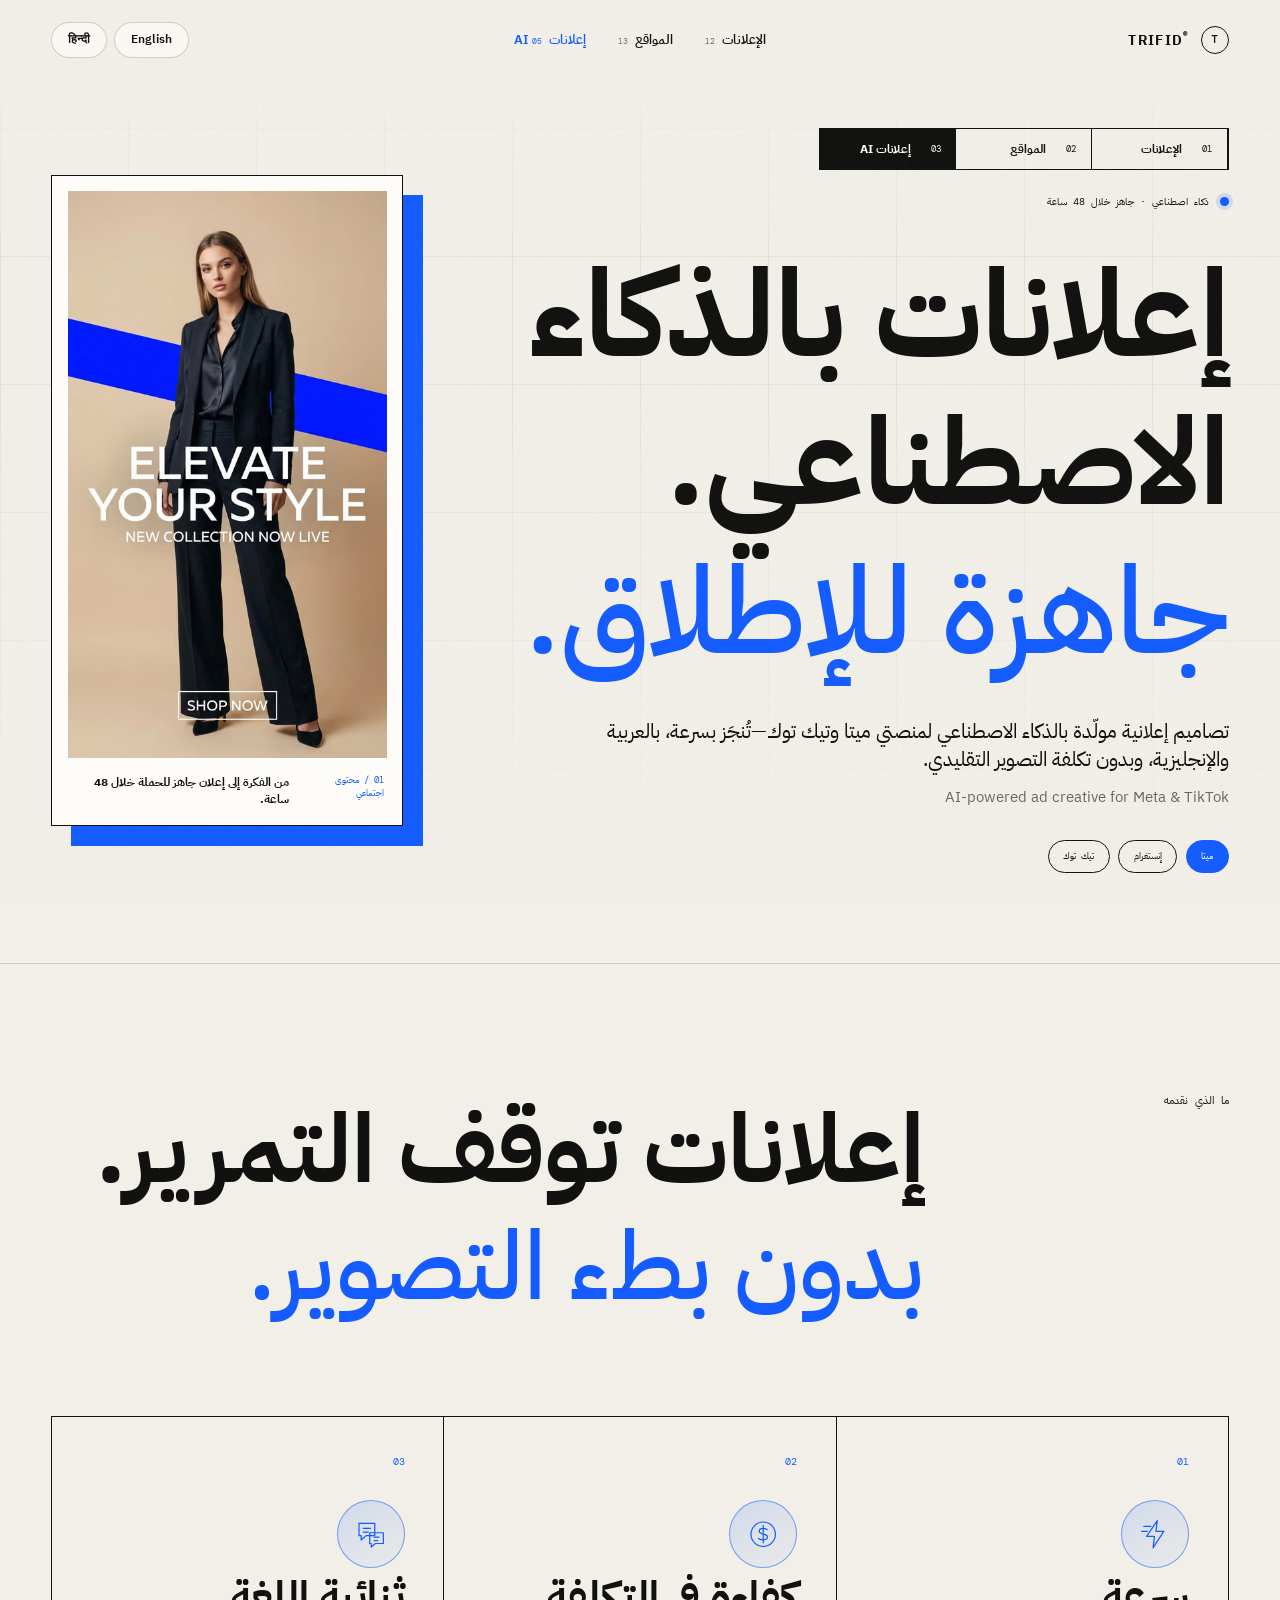
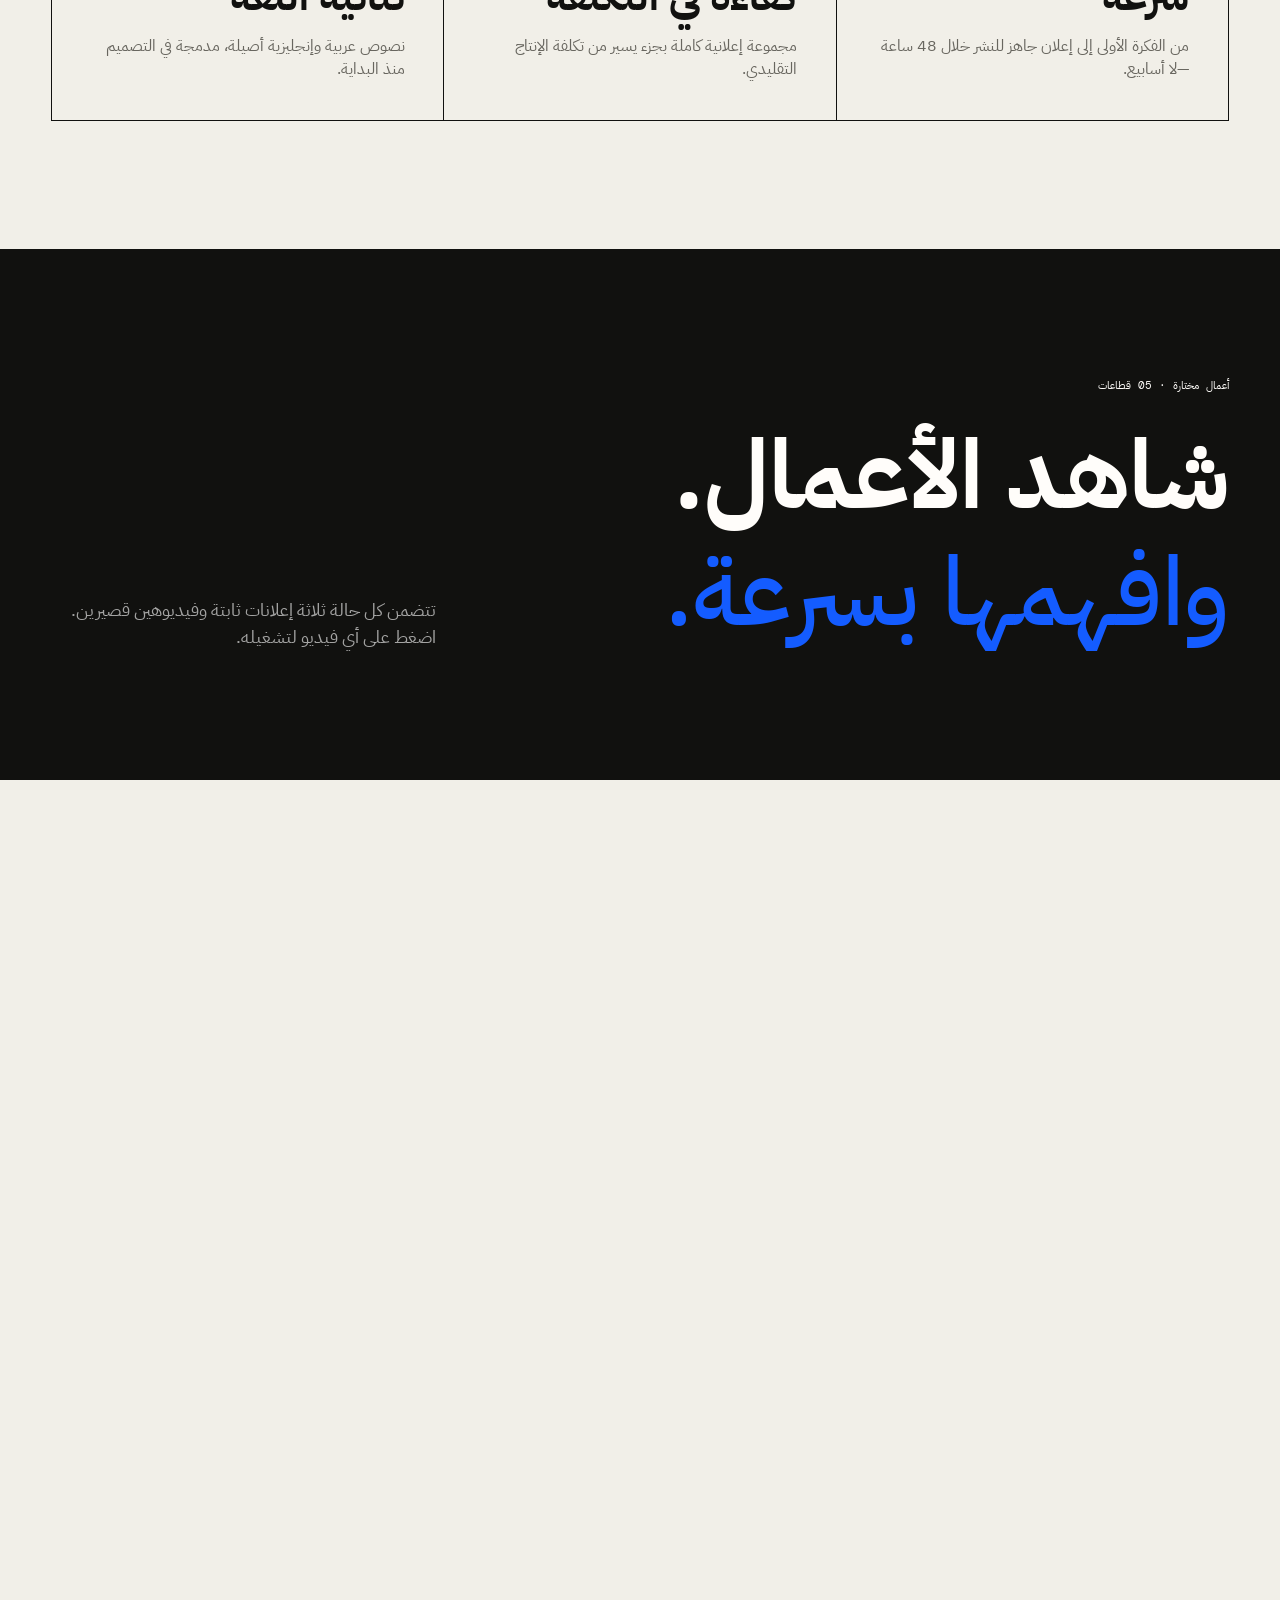
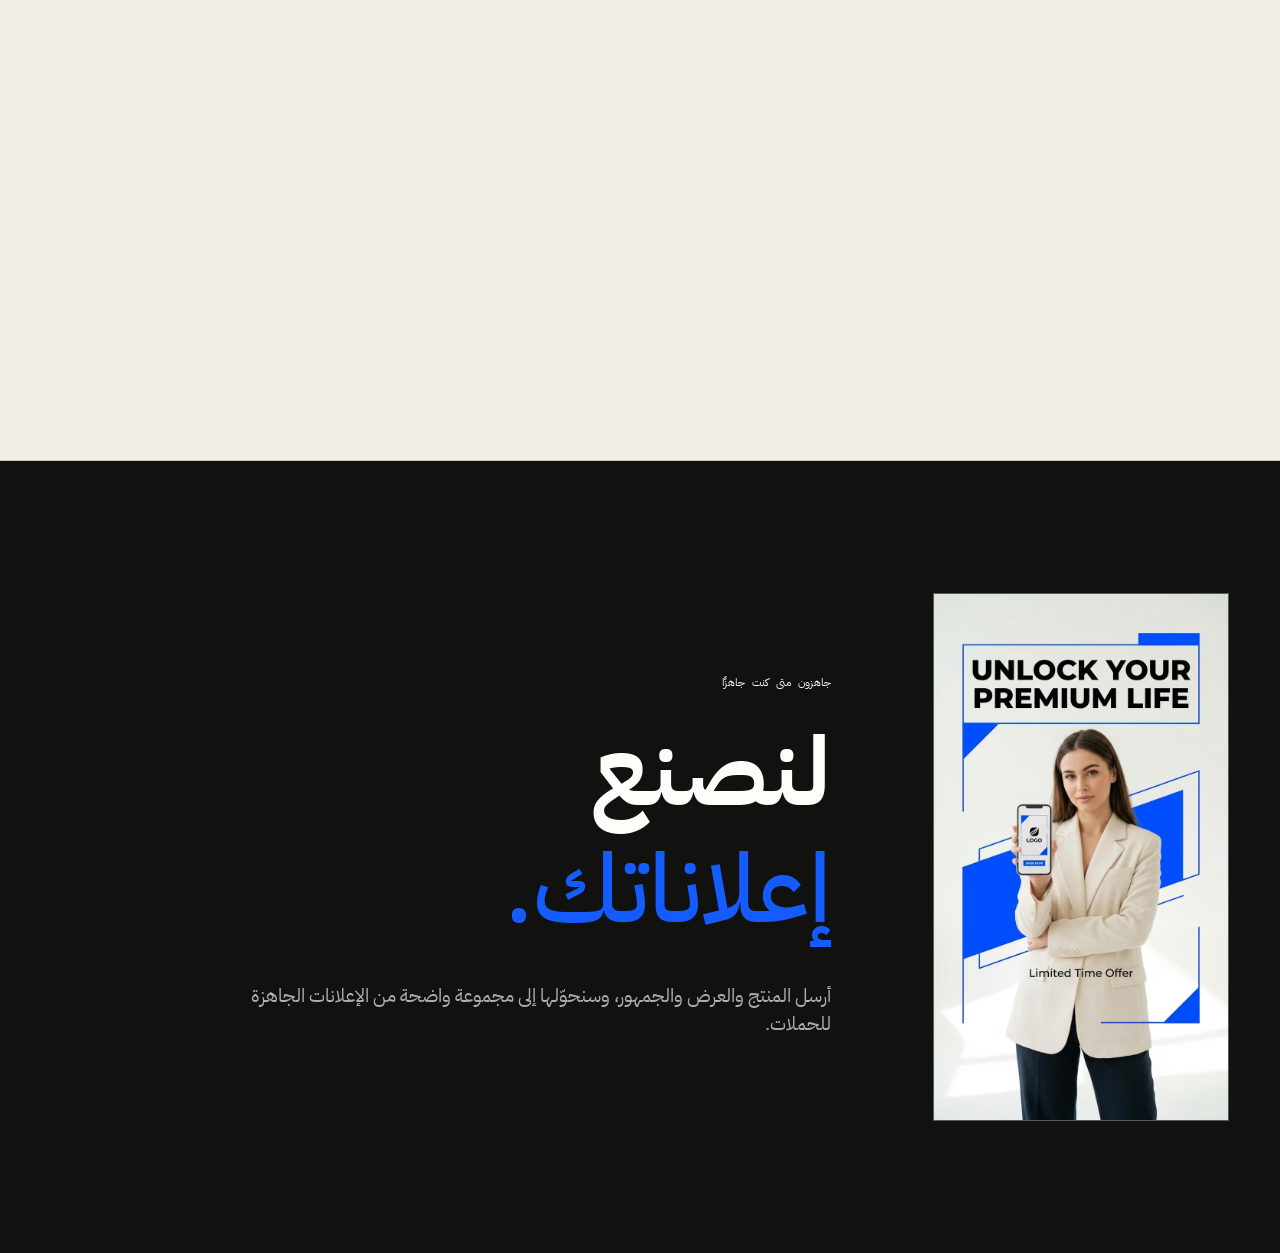
==== ai-ads-ar.html @ ed865977 "Add Hindi language option alongside Arabic - Add fully translated Hindi pages (index-hi, websites-hi" ====
<!doctype html>
<html lang="ar" dir="rtl">
  <head>
    <meta charset="UTF-8" />
    <meta name="viewport" content="width=device-width, initial-scale=1, viewport-fit=cover" />
    <meta name="theme-color" content="#07142f" />
    <meta name="apple-mobile-web-app-capable" content="yes" />
    <meta name="apple-mobile-web-app-status-bar-style" content="black-translucent" />
    <meta
      name="description"
      content="دراسات حالة لإعلانات مولّدة بالذكاء الاصطناعي من ترايفيد ميديا في التجارة الإلكترونية والأغذية والمشروبات والعقارات والضيافة والرعاية الصحية."
    />
    <title>إعلانات الذكاء الاصطناعي — ترايفيد ميديا</title>
    <link rel="alternate" hreflang="en" href="https://trifid-case-studies.vercel.app/ai-ads.html" />
    <link rel="alternate" hreflang="ar" href="https://trifid-case-studies.vercel.app/ai-ads-ar.html" />
    <link rel="alternate" hreflang="hi" href="https://trifid-case-studies.vercel.app/ai-ads-hi.html" />
    <link rel="icon" href="favicon.svg" type="image/svg+xml" />
    <script>document.documentElement.classList.add("js");</script>
    <link rel="preconnect" href="https://fonts.googleapis.com" />
    <link rel="preconnect" href="https://fonts.gstatic.com" crossorigin />
    <link
      href="https://fonts.googleapis.com/css2?family=DM+Mono:wght@300;400;500&amp;family=IBM+Plex+Sans+Arabic:wght@400;500;600;700&amp;family=Inter+Tight:ital,wght@0,400;0,500;0,600;0,700;0,800;1,500&amp;display=swap"
      rel="stylesheet"
    />
    <link rel="stylesheet" href="styles.css" />
    <script src="script.js" defer></script>
  </head>
  <body class="ai-ads-page">
    <a class="skip-link" href="#main">تخطَّ إلى المحتوى</a>

    <header class="site-header" data-header>
      <a class="brand" href="index-ar.html" aria-label="الصفحة الرئيسية لترايفيد ميديا">
        <span class="brand-mark" aria-hidden="true">T</span>
        <span dir="ltr">TRIFID<sup>®</sup></span>
      </a>

      <nav class="desktop-nav" aria-label="التنقل الرئيسي">
        <a href="index-ar.html">الإعلانات <small>12</small></a>
        <a href="websites-ar.html">المواقع <small>13</small></a>
        <a href="ai-ads-ar.html" class="active">إعلانات AI <small>05</small></a>
      </nav>

      <div class="lang-switch-group">
        <a class="lang-switch" href="ai-ads.html" lang="en" hreflang="en" dir="ltr" aria-label="View this site in English">English</a>
        <a class="lang-switch" href="ai-ads-hi.html" lang="hi" hreflang="hi" dir="ltr" aria-label="यह साइट हिन्दी में देखें">हिन्दी</a>
      </div>
    </header>

    <main id="main">
      <section class="ai-hero" id="top">
        <div class="hero-grid" aria-hidden="true"></div>
        <div class="ai-hero__copy">
          <div class="collection-tabs reveal" aria-label="مجموعات دراسات الحالة">
            <a href="index-ar.html"><span>01</span> الإعلانات</a>
            <a href="websites-ar.html"><span>02</span> المواقع</a>
            <a class="active" href="ai-ads-ar.html"><span>03</span> إعلانات AI</a>
          </div>
          <div class="eyebrow reveal"><span></span> ذكاء اصطناعي · جاهز خلال 48 ساعة</div>
          <h1 class="reveal reveal-delay-1">إعلانات بالذكاء الاصطناعي.<br /><em>جاهزة للإطلاق.</em></h1>
          <p class="ai-hero__lede reveal reveal-delay-2">
            تصاميم إعلانية مولّدة بالذكاء الاصطناعي لمنصتي ميتا وتيك توك—تُنجَز بسرعة، بالعربية والإنجليزية، وبدون تكلفة التصوير التقليدي.
          </p>
          <p class="ai-hero__arabic reveal reveal-delay-2" lang="en" dir="ltr">AI-powered ad creative for Meta &amp; TikTok</p>
          <div class="ai-platforms reveal reveal-delay-3" aria-label="المنصات المدعومة">
            <span>ميتا</span><span>إنستغرام</span><span>تيك توك</span>
          </div>
        </div>

        <figure class="ai-hero__visual reveal reveal-delay-2">
          <picture>
            <source media="(max-width: 700px)" srcset="assets/ai-ads/cover-hero-480.avif" />
            <img src="assets/ai-ads/cover-hero-960.avif" alt="إعلان أزياء مولّد بالذكاء الاصطناعي من إنتاج ترايفيد ميديا" width="768" height="1376" fetchpriority="high" />
          </picture>
          <figcaption><span>01 / محتوى اجتماعي</span><strong>من الفكرة إلى إعلان جاهز للحملة خلال 48 ساعة.</strong></figcaption>
        </figure>
      </section>

      <section class="ai-promise" aria-labelledby="ai-promise-title">
        <div class="ai-promise__intro reveal">
          <span class="section-index">ما الذي نقدمه</span>
          <h2 id="ai-promise-title">إعلانات توقف التمرير.<br /><em>بدون بطء التصوير.</em></h2>
        </div>
        <div class="ai-promise__grid">
          <article class="reveal">
            <span>01</span>
            <div class="ai-promise__icon" aria-hidden="true">
              <svg viewBox="0 0 48 48" fill="none"><path d="M27 5 12 27h11l-2 16 15-23H25l2-15Z"/><path d="M8 13h10M5 20h8"/></svg>
            </div>
            <h3>سرعة</h3>
            <p>من الفكرة الأولى إلى إعلان جاهز للنشر خلال 48 ساعة—لا أسابيع.</p>
          </article>
          <article class="reveal reveal-delay-1">
            <span>02</span>
            <div class="ai-promise__icon" aria-hidden="true">
              <svg viewBox="0 0 48 48" fill="none"><circle cx="24" cy="24" r="17"/><path d="M29.5 17.5c-1.5-1-3.3-1.5-5.5-1.5-3.3 0-5.5 1.7-5.5 4 0 5.5 11.5 2.2 11.5 8 0 2.4-2.3 4-6 4-2.7 0-4.8-.7-6.5-2M24 12v24"/></svg>
            </div>
            <h3>كفاءة في التكلفة</h3>
            <p>مجموعة إعلانية كاملة بجزء يسير من تكلفة الإنتاج التقليدي.</p>
          </article>
          <article class="reveal reveal-delay-2">
            <span>03</span>
            <div class="ai-promise__icon" aria-hidden="true">
              <svg viewBox="0 0 48 48" fill="none"><path d="M7 9h22v17H17l-7 6v-6H7V9Z"/><path d="M22 22h19v15H30l-6 5v-5h-2V22ZM13 16h10M13 21h7M28 28h7M28 33h5"/></svg>
            </div>
            <h3>ثنائية اللغة</h3>
            <p>نصوص عربية وإنجليزية أصيلة، مدمجة في التصميم منذ البداية.</p>
          </article>
        </div>
      </section>

      <section class="ai-work-intro" id="work">
        <div class="reveal">
          <span class="section-index">أعمال مختارة · 05 قطاعات</span>
          <h2>شاهد الأعمال.<br /><em>وافهمها بسرعة.</em></h2>
        </div>
        <p class="reveal reveal-delay-1">تتضمن كل حالة ثلاثة إعلانات ثابتة وفيديوهين قصيرين. اضغط على أي فيديو لتشغيله.</p>
      </section>

      <section class="ai-industry" aria-labelledby="ecommerce-title">
        <div class="ai-industry__head reveal">
          <div><span>01 / 05</span><h2 id="ecommerce-title">التجارة الإلكترونية</h2></div>
          <p>إطلاق المنتجات، والعروض، وإعلانات بأسلوب محتوى المستخدمين.<br /><span lang="en" dir="ltr">Product launches, offers, and UGC-style ads</span></p>
        </div>
        <div class="ai-media-grid reveal">
          <figure class="ai-media-card ai-media-card--square"><img src="assets/ai-ads/ecom-new-1.avif" alt="حملة مولّدة بالذكاء الاصطناعي لمنتج عناية بالبشرة بلون كوبالت" width="960" height="960" loading="lazy" decoding="async" /><figcaption>صورة · 1:1</figcaption></figure>
          <figure class="ai-media-card ai-media-card--square"><img src="assets/ai-ads/ecom-new-2.avif" alt="حملة مولّدة بالذكاء الاصطناعي لساعة ذكية فاخرة" width="960" height="960" loading="lazy" decoding="async" /><figcaption>صورة · 1:1</figcaption></figure>
          <figure class="ai-media-card ai-media-card--portrait"><img src="assets/ai-ads/ecom-new-3.avif" alt="حملة مولّدة بالذكاء الاصطناعي لمنتج تقني للسفر" width="720" height="1280" loading="lazy" decoding="async" /><figcaption>صورة · 9:16</figcaption></figure>
          <figure class="ai-media-card ai-media-card--portrait ai-video-card">
            <video data-lazy-video muted loop playsinline preload="none" poster="assets/ai-ads/ecom-vid-1-poster.webp" aria-label="فيديو أحذية رياضية بأسلوب محتوى المستخدمين مولّد بالذكاء الاصطناعي"><source data-src="assets/ai-ads/ecom-vid-1.mp4" type="video/mp4" /></video>
            <button class="ai-video-toggle" type="button" data-video-toggle aria-label="تشغيل فيديو الأحذية الرياضية"><span>▶</span><b>تشغيل الفيديو</b></button><figcaption>فيديو · 9:16</figcaption>
          </figure>
          <figure class="ai-media-card ai-media-card--square ai-video-card">
            <video data-lazy-video muted loop playsinline preload="none" poster="assets/ai-ads/ecom-vid-2-poster.webp" aria-label="فيديو إعلاني لساعة ذكية مولّد بالذكاء الاصطناعي"><source data-src="assets/ai-ads/ecom-vid-2.mp4" type="video/mp4" /></video>
            <button class="ai-video-toggle" type="button" data-video-toggle aria-label="تشغيل فيديو الساعة الذكية"><span>▶</span><b>تشغيل الفيديو</b></button><figcaption>فيديو · 1:1</figcaption>
          </figure>
        </div>
      </section>

      <section class="ai-industry ai-industry--tint" aria-labelledby="food-title">
        <div class="ai-industry__head reveal">
          <div><span>02 / 05</span><h2 id="food-title">الأغذية والمشروبات</h2></div>
          <p>قوائم الطعام، وعروض التوصيل، والأطباق المميزة.<br /><span lang="en" dir="ltr">Menus, delivery offers, and product specials</span></p>
        </div>
        <div class="ai-media-grid reveal">
          <figure class="ai-media-card ai-media-card--portrait"><img src="assets/ai-ads/food-new-1.avif" alt="حملة مولّدة بالذكاء الاصطناعي لمطعم برغر فاخر" width="720" height="1280" loading="lazy" decoding="async" /><figcaption>صورة · 9:16</figcaption></figure>
          <figure class="ai-media-card ai-media-card--square"><img src="assets/ai-ads/food-new-2.avif" alt="حملة مولّدة بالذكاء الاصطناعي للاتيه إسباني مثلّج" width="960" height="960" loading="lazy" decoding="async" /><figcaption>صورة · 1:1</figcaption></figure>
          <figure class="ai-media-card ai-media-card--portrait"><img src="assets/ai-ads/food-new-3.avif" alt="حملة مولّدة بالذكاء الاصطناعي لمطعم شرق أوسطي" width="720" height="1280" loading="lazy" decoding="async" /><figcaption>صورة · 9:16</figcaption></figure>
          <figure class="ai-media-card ai-media-card--square ai-video-card">
            <video data-lazy-video muted loop playsinline preload="none" poster="assets/ai-ads/fnb-vid-2-poster.webp" aria-label="فيديو إعلاني مربّع للأطعمة مولّد بالذكاء الاصطناعي"><source data-src="assets/ai-ads/fnb-vid-2.mp4" type="video/mp4" /></video>
            <button class="ai-video-toggle" type="button" data-video-toggle aria-label="تشغيل فيديو الأغذية والمشروبات المربّع"><span>▶</span><b>تشغيل الفيديو</b></button><figcaption>فيديو · 1:1</figcaption>
          </figure>
          <figure class="ai-media-card ai-media-card--portrait ai-video-card">
            <video data-lazy-video muted loop playsinline preload="none" poster="assets/ai-ads/fnb-vid-1-poster.webp" aria-label="فيديو إعلاني عمودي للأطعمة مولّد بالذكاء الاصطناعي"><source data-src="assets/ai-ads/fnb-vid-1.mp4" type="video/mp4" /></video>
            <button class="ai-video-toggle" type="button" data-video-toggle aria-label="تشغيل فيديو الأغذية والمشروبات العمودي"><span>▶</span><b>تشغيل الفيديو</b></button><figcaption>فيديو · 9:16</figcaption>
          </figure>
        </div>
      </section>

      <section class="ai-industry" aria-labelledby="realestate-title">
        <div class="ai-industry__head reveal">
          <div><span>03 / 05</span><h2 id="realestate-title">العقارات</h2></div>
          <p>الوحدات المعروضة، والكشف عن المشاريع، والجولات الافتراضية.<br /><span lang="en" dir="ltr">Listings, project reveals, and virtual tours</span></p>
        </div>
        <div class="ai-media-grid reveal">
          <figure class="ai-media-card ai-media-card--portrait"><img src="assets/ai-ads/re-img-1-480.avif" alt="إعلان عقاري لوحدة معروضة مولّد بالذكاء الاصطناعي" width="480" height="849" loading="lazy" decoding="async" /><figcaption>صورة · 9:16</figcaption></figure>
          <figure class="ai-media-card ai-media-card--square"><img src="assets/ai-ads/re-img-2-960.avif" alt="إعلان كشف عن مشروع عقاري مولّد بالذكاء الاصطناعي" width="960" height="960" loading="lazy" decoding="async" /><figcaption>صورة · 1:1</figcaption></figure>
          <figure class="ai-media-card ai-media-card--portrait"><img src="assets/ai-ads/re-img-3-480.avif" alt="إعلان لعقار فاخر مولّد بالذكاء الاصطناعي" width="480" height="849" loading="lazy" decoding="async" /><figcaption>صورة · 9:16</figcaption></figure>
          <figure class="ai-media-card ai-media-card--square ai-video-card">
            <video data-lazy-video muted loop playsinline preload="none" poster="assets/ai-ads/re-vid-2-poster.webp" aria-label="فيديو عقاري مربّع مولّد بالذكاء الاصطناعي"><source data-src="assets/ai-ads/re-vid-2.mp4" type="video/mp4" /></video>
            <button class="ai-video-toggle" type="button" data-video-toggle aria-label="تشغيل الفيديو العقاري المربّع"><span>▶</span><b>تشغيل الفيديو</b></button><figcaption>فيديو · 1:1</figcaption>
          </figure>
          <figure class="ai-media-card ai-media-card--portrait ai-video-card">
            <video data-lazy-video muted loop playsinline preload="none" poster="assets/ai-ads/re-vid-1-poster.webp" aria-label="فيديو عقاري عمودي مولّد بالذكاء الاصطناعي"><source data-src="assets/ai-ads/re-vid-1.mp4" type="video/mp4" /></video>
            <button class="ai-video-toggle" type="button" data-video-toggle aria-label="تشغيل الفيديو العقاري العمودي"><span>▶</span><b>تشغيل الفيديو</b></button><figcaption>فيديو · 9:16</figcaption>
          </figure>
        </div>
      </section>

      <section class="ai-industry ai-industry--dark" aria-labelledby="hospitality-title">
        <div class="ai-industry__head reveal">
          <div><span>04 / 05</span><h2 id="hospitality-title">الضيافة</h2></div>
          <p>فنادق ومنتجعات وتجارب تُحجَز بالكامل.<br /><span lang="en" dir="ltr">Hotels, resorts, and experiences that sell out</span></p>
        </div>
        <div class="ai-media-grid reveal">
          <figure class="ai-media-card ai-media-card--portrait"><img src="assets/ai-ads/hospitality-new-1.avif" alt="حملة مولّدة بالذكاء الاصطناعي لردهة فندق بوتيكي" width="720" height="1280" loading="lazy" decoding="async" /><figcaption>صورة · 9:16</figcaption></figure>
          <figure class="ai-media-card ai-media-card--square"><img src="assets/ai-ads/hospitality-new-2.avif" alt="حملة مولّدة بالذكاء الاصطناعي لمنتجع ساحلي" width="960" height="960" loading="lazy" decoding="async" /><figcaption>صورة · 1:1</figcaption></figure>
          <figure class="ai-media-card ai-media-card--portrait"><img src="assets/ai-ads/hosp-img-3-480.avif" alt="إعلان تجربة ضيافة مولّد بالذكاء الاصطناعي" width="480" height="849" loading="lazy" decoding="async" /><figcaption>صورة · 9:16</figcaption></figure>
          <figure class="ai-media-card ai-media-card--square ai-video-card">
            <video data-lazy-video muted loop playsinline preload="none" poster="assets/ai-ads/hosp-vid-1-poster.webp" aria-label="فيديو ضيافة مربّع مولّد بالذكاء الاصطناعي"><source data-src="assets/ai-ads/hosp-vid-1.mp4" type="video/mp4" /></video>
            <button class="ai-video-toggle" type="button" data-video-toggle aria-label="تشغيل فيديو الضيافة المربّع"><span>▶</span><b>تشغيل الفيديو</b></button><figcaption>فيديو · 1:1</figcaption>
          </figure>
          <figure class="ai-media-card ai-media-card--portrait ai-video-card">
            <video data-lazy-video muted loop playsinline preload="none" poster="assets/ai-ads/hosp-vid-2-poster.webp" aria-label="فيديو ضيافة عمودي مولّد بالذكاء الاصطناعي"><source data-src="assets/ai-ads/hosp-vid-2.mp4" type="video/mp4" /></video>
            <button class="ai-video-toggle" type="button" data-video-toggle aria-label="تشغيل فيديو الضيافة العمودي"><span>▶</span><b>تشغيل الفيديو</b></button><figcaption>فيديو · 9:16</figcaption>
          </figure>
        </div>
      </section>

      <section class="ai-industry" aria-labelledby="healthcare-title">
        <div class="ai-industry__head reveal">
          <div><span>05 / 05</span><h2 id="healthcare-title">الرعاية الصحية</h2></div>
          <p>عيادات، وطب أسنان، وعافية—بلمسة إنسانية.<br /><span lang="en" dir="ltr">Clinics, dental, and wellness—with a human touch</span></p>
        </div>
        <div class="ai-media-grid reveal">
          <figure class="ai-media-card ai-media-card--portrait"><img src="assets/ai-ads/hc-img-1-480.avif" alt="إعلان عيادة مولّد بالذكاء الاصطناعي" width="480" height="849" loading="lazy" decoding="async" /><figcaption>صورة · 9:16</figcaption></figure>
          <figure class="ai-media-card ai-media-card--square"><img src="assets/ai-ads/healthcare-new-2.avif" alt="حملة استشارة مرضى مولّدة بالذكاء الاصطناعي" width="960" height="960" loading="lazy" decoding="async" /><figcaption>صورة · 1:1</figcaption></figure>
          <figure class="ai-media-card ai-media-card--portrait"><img src="assets/ai-ads/hc-img-3-480.avif" alt="إعلان عافية مولّد بالذكاء الاصطناعي" width="480" height="849" loading="lazy" decoding="async" /><figcaption>صورة · 9:16</figcaption></figure>
          <figure class="ai-media-card ai-media-card--square ai-video-card">
            <video data-lazy-video muted loop playsinline preload="none" poster="assets/ai-ads/hc-vid-2-poster.webp" aria-label="فيديو رعاية صحية مربّع مولّد بالذكاء الاصطناعي"><source data-src="assets/ai-ads/hc-vid-2.mp4" type="video/mp4" /></video>
            <button class="ai-video-toggle" type="button" data-video-toggle aria-label="تشغيل فيديو الرعاية الصحية المربّع"><span>▶</span><b>تشغيل الفيديو</b></button><figcaption>فيديو · 1:1</figcaption>
          </figure>
          <figure class="ai-media-card ai-media-card--portrait ai-video-card">
            <video data-lazy-video muted loop playsinline preload="none" poster="assets/ai-ads/hc-vid-1-poster.webp" aria-label="فيديو رعاية صحية عمودي مولّد بالذكاء الاصطناعي"><source data-src="assets/ai-ads/hc-vid-1.mp4" type="video/mp4" /></video>
            <button class="ai-video-toggle" type="button" data-video-toggle aria-label="تشغيل فيديو الرعاية الصحية العمودي"><span>▶</span><b>تشغيل الفيديو</b></button><figcaption>فيديو · 9:16</figcaption>
          </figure>
        </div>
      </section>

      <section class="ai-closing" id="contact">
        <img src="assets/ai-ads/closing-hero-960.avif" alt="إعلان مولّد بالذكاء الاصطناعي من إنتاج ترايفيد ميديا" width="768" height="1376" loading="lazy" decoding="async" />
        <div class="ai-closing__copy reveal">
          <span class="section-index">جاهزون متى كنت جاهزًا</span>
          <h2>لنصنع<br /><em>إعلاناتك.</em></h2>
          <p>أرسل المنتج والعرض والجمهور، وسنحوّلها إلى مجموعة واضحة من الإعلانات الجاهزة للحملات.</p>
        </div>
      </section>
    </main>
  </body>
</html>
---- styles.css ----
:root {
  --paper: #f1efe8;
  --paper-2: #e7e3d9;
  --ink: #11110f;
  --muted: #68665f;
  --line: rgba(17, 17, 15, 0.18);
  --acid: #145cff;
  --acid-2: #75a5ff;
  --wine: #071b3e;
  --blue: #07142f;
  --white: #fffdfa;
  --font-display: "Inter Tight", "Arial Narrow", Arial, sans-serif;
  --font-mono: "DM Mono", ui-monospace, SFMono-Regular, Menlo, monospace;
  --page-pad: clamp(1.25rem, 4vw, 4.5rem);
  --max-width: 1600px;
  --ease: cubic-bezier(0.22, 1, 0.36, 1);
}

* {
  box-sizing: border-box;
}

html {
  scroll-behavior: smooth;
  scroll-padding-top: 6rem;
  -webkit-text-size-adjust: 100%;
}

body {
  margin: 0;
  background: var(--paper);
  color: var(--ink);
  font-family: var(--font-display);
  -webkit-font-smoothing: antialiased;
  overflow-x: hidden;
}

body::before {
  position: fixed;
  inset: 0;
  z-index: 99;
  pointer-events: none;
  opacity: 0.035;
  content: "";
  background-image: url("data:image/svg+xml,%3Csvg viewBox='0 0 180 180' xmlns='http://www.w3.org/2000/svg'%3E%3Cfilter id='n'%3E%3CfeTurbulence type='fractalNoise' baseFrequency='.95' numOctaves='3' stitchTiles='stitch'/%3E%3C/filter%3E%3Crect width='100%25' height='100%25' filter='url(%23n)' opacity='.7'/%3E%3C/svg%3E");
}

a {
  color: inherit;
  text-decoration: none;
}

button,
a {
  -webkit-tap-highlight-color: transparent;
  touch-action: manipulation;
}

button {
  font: inherit;
}

img {
  display: block;
  max-width: 100%;
}

.skip-link {
  position: fixed;
  left: 1rem;
  top: -5rem;
  z-index: 1000;
  background: var(--ink);
  color: white;
  padding: 0.8rem 1rem;
}

.skip-link:focus {
  top: 1rem;
}

.site-header {
  position: fixed;
  z-index: 50;
  top: 0;
  left: 0;
  width: 100%;
  height: 5rem;
  padding: 0 var(--page-pad);
  display: grid;
  grid-template-columns: 1fr auto 1fr;
  align-items: center;
  border-bottom: 1px solid transparent;
  transition: background 300ms ease, border-color 300ms ease, height 300ms ease;
}

.site-header.is-scrolled {
  height: 4.25rem;
  background: rgba(241, 239, 232, 0.9);
  border-color: var(--line);
  backdrop-filter: blur(16px);
}

.brand {
  justify-self: start;
  display: inline-flex;
  align-items: center;
  gap: 0.65rem;
  font-size: 0.9rem;
  font-weight: 800;
  letter-spacing: 0.09em;
}

.brand sup {
  margin-left: 0.2rem;
  font-family: var(--font-mono);
  font-size: 0.45rem;
  vertical-align: top;
}

.brand-mark {
  width: 1.75rem;
  aspect-ratio: 1;
  display: grid;
  place-items: center;
  border: 1px solid currentColor;
  border-radius: 50%;
  font-family: var(--font-mono);
  font-size: 0.72rem;
  font-weight: 500;
}

.desktop-nav {
  display: flex;
  gap: 2rem;
  font-size: 0.8rem;
  font-weight: 600;
}

.desktop-nav a {
  position: relative;
}

.desktop-nav a small {
  margin-left: 0.25rem;
  color: var(--muted);
  font-family: var(--font-mono);
  font-size: 0.52rem;
  font-weight: 400;
}

.desktop-nav a.active {
  color: var(--acid);
}

.desktop-nav a.active small {
  color: currentColor;
}

.desktop-nav a::after {
  content: "";
  position: absolute;
  bottom: -0.35rem;
  left: 0;
  width: 100%;
  height: 1px;
  background: currentColor;
  transform: scaleX(0);
  transform-origin: right;
  transition: transform 250ms var(--ease);
}

.desktop-nav a:hover::after,
.desktop-nav a:focus-visible::after {
  transform: scaleX(1);
  transform-origin: left;
}

.header-cta {
  justify-self: end;
  display: inline-flex;
  align-items: center;
  gap: 1.2rem;
  border-bottom: 1px solid currentColor;
  padding-bottom: 0.3rem;
  font-size: 0.8rem;
  font-weight: 600;
}

.header-cta span,
.text-link span {
  transition: transform 250ms var(--ease);
}

.header-cta:hover span,
.header-cta:focus-visible span,
.text-link:hover span,
.text-link:focus-visible span {
  transform: translate(0.2rem, -0.2rem);
}

.menu-button,
.mobile-menu,
.mobile-dock,
.mobile-header-title {
  display: none;
}

.hero {
  min-height: 100svh;
  padding: clamp(8rem, 15vh, 11rem) var(--page-pad) 3rem;
  display: grid;
  grid-template-columns: minmax(0, 1.35fr) minmax(320px, 0.65fr);
  grid-template-rows: 1fr auto;
  align-items: center;
  gap: 2rem 6vw;
  position: relative;
  overflow: hidden;
  border-bottom: 1px solid var(--line);
}

.hero--minimal {
  min-height: 72svh;
  grid-template-columns: minmax(0, 1fr);
  grid-template-rows: 1fr;
  padding-bottom: clamp(5rem, 9vh, 8rem);
}

.hero--minimal .hero-copy {
  max-width: 76rem;
}

.hero--minimal h1 {
  margin-top: 2rem;
  width: fit-content;
  line-height: .84;
  letter-spacing: -.08em;
}

.hero--minimal h1 em {
  display: inline-block;
  margin-top: .16em;
  padding-right: .08em;
  font-size: .94em;
  letter-spacing: -.07em;
}

.website-hero--minimal {
  grid-template-columns: minmax(0, 1fr);
}

.website-hero--minimal .hero-copy {
  max-width: 76rem;
}

.hero-grid {
  position: absolute;
  inset: 0;
  opacity: 0.35;
  pointer-events: none;
  background-image: linear-gradient(to right, var(--line) 1px, transparent 1px), linear-gradient(to bottom, var(--line) 1px, transparent 1px);
  background-size: 10vw 10vw;
  mask-image: linear-gradient(to bottom, transparent 4rem, black 30%, transparent 92%);
}

.hero-copy,
.hero-proof,
.hero-stamp {
  position: relative;
  z-index: 2;
}

.collection-tabs {
  width: fit-content;
  display: inline-flex;
  border: 1px solid var(--ink);
}

.collection-tabs a {
  min-width: 8.5rem;
  padding: 0.72rem 0.9rem;
  display: flex;
  align-items: center;
  gap: 1.3rem;
  border-right: 1px solid var(--ink);
  font-size: 0.72rem;
  font-weight: 650;
  transition: background 200ms ease, color 200ms ease;
}

.collection-tabs a:last-child {
  border-right: 0;
}

.collection-tabs a span {
  font-family: var(--font-mono);
  font-size: 0.55rem;
  font-weight: 400;
}

.collection-tabs a:hover,
.collection-tabs a:focus-visible,
.collection-tabs a.active {
  background: var(--ink);
  color: var(--white);
}

.collection-tabs + .eyebrow {
  margin-top: 1.45rem;
}

.eyebrow {
  display: flex;
  align-items: center;
  gap: 0.7rem;
  font-family: var(--font-mono);
  font-size: clamp(0.64rem, 0.8vw, 0.78rem);
  letter-spacing: 0.08em;
  text-transform: uppercase;
}

.eyebrow > span {
  display: block;
  width: 0.55rem;
  aspect-ratio: 1;
  border-radius: 50%;
  background: var(--acid);
  box-shadow: 0 0 0 0.25rem rgba(20, 92, 255, 0.15);
}

.hero h1,
.section-heading h2,
.approach-title h2,
.contact-copy h2 {
  margin: 1.5rem 0 0;
  font-size: clamp(4.7rem, 9.7vw, 10.5rem);
  line-height: 0.78;
  letter-spacing: -0.075em;
  font-weight: 700;
}

.hero h1 {
  line-height: .92;
}

.hero h1 em,
.section-heading h2 em,
.approach-title h2 em,
.contact-copy h2 em {
  color: var(--acid);
  font-weight: 500;
}

.hero-lede {
  max-width: 38rem;
  margin: 2.25rem 0 0;
  font-size: clamp(1.15rem, 1.6vw, 1.5rem);
  line-height: 1.35;
  letter-spacing: -0.025em;
}

.hero-actions {
  margin-top: 2.4rem;
  display: flex;
  align-items: center;
  gap: 2rem;
}

.button {
  min-height: 3.65rem;
  padding: 0 1.35rem;
  display: inline-flex;
  align-items: center;
  justify-content: center;
  gap: 2.5rem;
  border: 1px solid transparent;
  font-size: 0.82rem;
  font-weight: 650;
  transition: transform 250ms var(--ease), background 250ms ease, color 250ms ease;
}

.button:hover,
.button:focus-visible {
  transform: translateY(-0.2rem);
}

.button-dark {
  background: var(--ink);
  color: var(--white);
}

.button-dark:hover,
.button-dark:focus-visible {
  background: var(--acid);
}

.text-link {
  display: inline-flex;
  align-items: center;
  gap: 1rem;
  padding-bottom: 0.3rem;
  border-bottom: 1px solid currentColor;
  font-size: 0.82rem;
  font-weight: 650;
}

.hero-proof {
  justify-self: end;
  width: min(100%, 31rem);
  min-height: 31rem;
  padding: clamp(1.5rem, 3vw, 2.5rem);
  display: flex;
  flex-direction: column;
  background: var(--acid);
  color: var(--white);
  clip-path: polygon(0 0, 100% 0, 100% calc(100% - 2.3rem), calc(100% - 2.3rem) 100%, 0 100%);
  box-shadow: 2rem 2rem 0 rgba(17, 17, 15, 0.06);
}

.proof-topline,
.proof-note {
  display: flex;
  justify-content: space-between;
  font-family: var(--font-mono);
  font-size: 0.66rem;
  letter-spacing: 0.05em;
}

.proof-number {
  margin-top: auto;
  font-size: clamp(7rem, 11vw, 11rem);
  line-height: 0.8;
  letter-spacing: -0.085em;
  font-weight: 750;
}

.proof-label {
  margin-top: 0.4rem;
  font-size: clamp(1.35rem, 2vw, 1.85rem);
  font-weight: 650;
  letter-spacing: -0.04em;
}

.proof-chart {
  height: 4.5rem;
  margin: 1.5rem 0 1rem;
  display: flex;
  align-items: end;
  gap: 0.35rem;
  border-bottom: 1px solid currentColor;
}

.proof-chart span {
  flex: 1;
  height: var(--h);
  background: currentColor;
  transform-origin: bottom;
  animation: chart-in 900ms var(--ease) both;
}

.proof-chart span:nth-child(2n) { animation-delay: 80ms; }
.proof-chart span:nth-child(3n) { animation-delay: 160ms; }

.web-hero-proof {
  background: var(--ink);
  color: var(--white);
  box-shadow: 2rem 2rem 0 rgba(20, 92, 255, 0.13);
}

.web-hero-proof .proof-number {
  color: var(--acid);
}

.web-project-list {
  margin-top: 2.2rem;
  display: grid;
  grid-template-columns: 1fr 1fr;
  border-top: 1px solid rgba(255,255,255,.18);
  border-left: 1px solid rgba(255,255,255,.18);
}

.web-project-list span {
  min-height: 2.25rem;
  padding: 0.5rem 0.65rem;
  display: flex;
  align-items: center;
  gap: 0.55rem;
  border-right: 1px solid rgba(255,255,255,.18);
  border-bottom: 1px solid rgba(255,255,255,.18);
  font-family: var(--font-mono);
  font-size: 0.54rem;
}

.web-project-list i {
  width: 0.38rem;
  aspect-ratio: 1;
  border-radius: 50%;
  background: var(--acid);
}

.hero-stamp {
  grid-column: 1 / -1;
  align-self: end;
  display: flex;
  align-items: center;
  justify-content: space-between;
  font-family: var(--font-mono);
  font-size: 0.62rem;
  letter-spacing: 0.09em;
}

.hero-stamp strong {
  font-size: 0.8rem;
  letter-spacing: 0.25em;
}

.proof-strip {
  max-width: var(--max-width);
  margin: 0 auto;
  padding: 0 var(--page-pad);
  display: grid;
  grid-template-columns: 1.35fr repeat(3, 0.75fr);
  border-bottom: 1px solid var(--line);
}

.proof-strip > div {
  min-height: 11.5rem;
  padding: 2rem clamp(1rem, 2.5vw, 2.5rem);
  display: flex;
  flex-direction: column;
  justify-content: center;
  border-right: 1px solid var(--line);
}

.proof-strip > div:first-child { padding-left: 0; }
.proof-strip > div:last-child { border-right: 0; }

.mono {
  font-family: var(--font-mono);
  font-size: 0.63rem;
  letter-spacing: 0.08em;
}

.proof-strip__intro p {
  max-width: 31rem;
  margin: 1rem 0 0;
  font-size: 1.15rem;
  line-height: 1.35;
  letter-spacing: -0.02em;
}

.proof-metric strong {
  font-size: clamp(2.5rem, 4vw, 4.6rem);
  line-height: 0.85;
  letter-spacing: -0.06em;
}

.proof-metric sup {
  color: var(--acid);
  font-size: 0.4em;
}

.proof-metric span {
  margin-top: 1rem;
  color: var(--muted);
  font-size: 0.73rem;
  line-height: 1.35;
}

.creative-edge-section {
  padding: clamp(6rem, 10vw, 10rem) var(--page-pad);
  background: var(--paper);
  border-bottom: 1px solid var(--line);
}

.creative-edge__intro,
.creative-edge__compare,
.creative-edge__statement {
  width: 100%;
  max-width: var(--max-width);
  margin-inline: auto;
}

.creative-edge__intro {
  display: grid;
  grid-template-columns: 1.25fr .75fr;
  align-items: end;
  gap: 7vw;
}

.creative-edge__intro h2 {
  margin: .85rem 0 0;
  font-size: clamp(3.7rem, 7.5vw, 8.5rem);
  line-height: .8;
  letter-spacing: -.075em;
}

.creative-edge__intro h2 em {
  color: var(--acid);
  font-weight: 500;
}

.creative-edge__context p {
  margin: 0;
  color: var(--muted);
  font-size: clamp(1rem, 1.35vw, 1.25rem);
  line-height: 1.5;
}

.creative-edge__context a,
.creative-edge__statement a {
  width: fit-content;
  min-height: 3rem;
  margin-top: 1.4rem;
  display: inline-flex;
  align-items: center;
  gap: 1rem;
  border-bottom: 1px solid currentColor;
  font-size: .78rem;
  font-weight: 700;
}

.creative-edge__compare {
  margin-top: clamp(3rem, 6vw, 6rem);
  display: grid;
  grid-template-columns: repeat(2, minmax(0, 1fr));
  gap: .75rem;
}

.creative-edge-card {
  min-height: 39rem;
  padding: clamp(1.5rem, 3vw, 3rem);
  display: flex;
  flex-direction: column;
  border: 1px solid var(--ink);
  border-radius: 1.4rem;
}

.creative-edge-card--problem {
  background: var(--white);
}

.creative-edge-card--answer {
  background: var(--wine);
  color: var(--white);
  border-color: var(--wine);
  box-shadow: 0 1.5rem 4rem rgba(7, 20, 47, .17);
}

.creative-edge-card__head {
  display: flex;
  align-items: center;
  justify-content: space-between;
  gap: 1rem;
  font-family: var(--font-mono);
  font-size: .6rem;
  letter-spacing: .07em;
}

.creative-edge-card__head strong {
  padding: .55rem .7rem;
  border: 1px solid currentColor;
  border-radius: 999px;
  font-size: .55rem;
  font-weight: 500;
}

.creative-edge-card--answer .creative-edge-card__head strong {
  border-color: var(--acid-2);
  background: var(--acid);
}

.creative-edge-card ol {
  margin: auto 0 0;
  padding: 0;
  list-style: none;
}

.creative-edge-card li {
  padding: 1.55rem 0;
  display: grid;
  grid-template-columns: 2rem 1fr;
  gap: 1rem;
  border-top: 1px solid currentColor;
}

.creative-edge-card li > span {
  color: var(--acid);
  font-family: var(--font-mono);
  font-size: .6rem;
}

.creative-edge-card li strong {
  display: block;
  font-size: clamp(1.45rem, 2.2vw, 2.25rem);
  line-height: 1;
  letter-spacing: -.045em;
}

.creative-edge-card li p {
  max-width: 34rem;
  margin: .7rem 0 0;
  color: var(--muted);
  line-height: 1.45;
}

.creative-edge-card--answer li p {
  color: rgba(255, 255, 255, .62);
}

.creative-edge__statement {
  margin-top: .75rem;
  padding: clamp(1.75rem, 4vw, 4rem);
  display: grid;
  grid-template-columns: .38fr 1fr auto;
  align-items: center;
  gap: 3rem;
  border-radius: 1.4rem;
  background: var(--acid);
  color: var(--white);
}

.creative-edge__statement > span {
  font-family: var(--font-mono);
  font-size: .6rem;
  letter-spacing: .08em;
}

.creative-edge__statement > strong {
  max-width: 47rem;
  font-size: clamp(1.75rem, 3vw, 3.3rem);
  line-height: .98;
  letter-spacing: -.05em;
}

.creative-edge__statement a {
  margin-top: 0;
  white-space: nowrap;
}

.program-section {
  padding: clamp(6rem, 10vw, 10rem) var(--page-pad);
  background: var(--ink);
  color: var(--white);
}

.program-heading {
  max-width: var(--max-width);
  margin: 0 auto clamp(3.5rem, 7vw, 7rem);
  display: grid;
  grid-template-columns: 1.45fr 0.55fr;
  align-items: end;
  gap: 6vw;
}

.program-heading h2,
.full-deck-heading h2 {
  margin: 0;
  font-size: clamp(3.7rem, 7.5vw, 8.5rem);
  line-height: 0.8;
  letter-spacing: -0.075em;
}

.program-heading h2 em,
.full-deck-heading h2 em {
  color: var(--acid);
  font-weight: 500;
}

.program-heading > p {
  margin: 0;
  color: rgba(255,255,255,.62);
  font-size: clamp(1rem, 1.35vw, 1.25rem);
  line-height: 1.5;
}

.program-grid {
  max-width: var(--max-width);
  margin: 0 auto;
  display: grid;
  grid-template-columns: repeat(3, minmax(0, 1fr));
  gap: 1px;
  background: rgba(255,255,255,.25);
  border: 1px solid rgba(255,255,255,.25);
}

.program-card {
  min-height: 34rem;
  padding: clamp(1.5rem, 3vw, 3rem);
  display: flex;
  flex-direction: column;
  background: var(--ink);
}

.program-card--accent {
  background: var(--acid);
  color: var(--white);
}

.program-card--dark {
  background: var(--wine);
}

.program-card__top {
  display: flex;
  justify-content: space-between;
  font-family: var(--font-mono);
  font-size: .58rem;
  letter-spacing: .07em;
}

.program-card h3 {
  margin: auto 0 2rem;
  font-size: clamp(2.5rem, 4.2vw, 4.8rem);
  line-height: .86;
  letter-spacing: -.06em;
}

.program-card ul {
  margin: 0;
  padding: 0;
  list-style: none;
}

.program-card li {
  padding: .72rem 0;
  border-top: 1px solid currentColor;
  font-family: var(--font-mono);
  font-size: .68rem;
  opacity: .72;
}

.program-system,
.operations-grid {
  max-width: var(--max-width);
  margin: clamp(5rem, 8vw, 8rem) auto 0;
  display: grid;
  grid-template-columns: .7fr 1.3fr;
  gap: 6vw;
  align-items: start;
}

.program-system__intro h3,
.operations-copy h3 {
  margin: 0;
  font-size: clamp(2.5rem, 4.5vw, 5rem);
  line-height: .9;
  letter-spacing: -.06em;
}

.program-system__intro p {
  max-width: 34rem;
  margin: 1.3rem 0 0;
  color: rgba(255,255,255,.58);
  line-height: 1.5;
}

.test-loop {
  display: grid;
  grid-template-columns: 1fr auto 1fr auto 1fr auto 1fr;
  align-items: center;
}

.test-loop > div {
  min-height: 23rem;
  padding: 1.25rem;
  display: flex;
  flex-direction: column;
  border: 1px solid rgba(255,255,255,.28);
}

.test-loop > div > span {
  color: var(--acid);
  font-family: var(--font-mono);
  font-size: .58rem;
}

.test-loop-media {
  margin: 1.1rem 0 1.5rem;
  aspect-ratio: 4 / 3;
  overflow: hidden;
  background: #101826;
  border: 1px solid rgba(255,255,255,.22);
}

.test-loop-media img {
  width: 100%;
  height: 100%;
  object-fit: cover;
  transition: transform 700ms var(--ease), filter 350ms ease;
}

.test-loop > div:hover .test-loop-media img {
  transform: scale(1.04);
  filter: saturate(1.08);
}

.test-loop > div > strong {
  margin-top: auto;
  font-size: 1.55rem;
  letter-spacing: -.035em;
}

.test-loop > div > small {
  margin-top: .45rem;
  color: rgba(255,255,255,.5);
  font-family: var(--font-mono);
  font-size: .52rem;
}

.test-loop > i {
  padding: .5rem;
  color: var(--acid);
  font-style: normal;
}

.operations-grid {
  padding-top: clamp(4rem, 7vw, 7rem);
  border-top: 1px solid rgba(255,255,255,.22);
}

.operations-timeline {
  display: grid;
  grid-template-columns: repeat(2, minmax(0, 1fr));
  border-top: 1px solid rgba(255,255,255,.28);
  border-left: 1px solid rgba(255,255,255,.28);
}

.operations-timeline article {
  min-height: 15rem;
  padding: 1.35rem;
  display: flex;
  flex-direction: column;
  border-right: 1px solid rgba(255,255,255,.28);
  border-bottom: 1px solid rgba(255,255,255,.28);
}

.operations-timeline span {
  color: var(--acid);
  font-family: var(--font-mono);
  font-size: .58rem;
}

.operation-icon {
  width: 3rem;
  height: 3rem;
  margin: 1.35rem 0 1.8rem;
  display: grid;
  place-items: center;
  color: var(--acid);
  border: 1px solid rgba(255,255,255,.28);
  transition: background 250ms ease, color 250ms ease, border-color 250ms ease;
}

.operation-icon svg {
  width: 1.45rem;
  height: 1.45rem;
  fill: none;
  stroke: currentColor;
  stroke-width: 1.5;
  stroke-linecap: round;
  stroke-linejoin: round;
}

.operations-timeline article:hover .operation-icon {
  background: var(--acid);
  color: var(--white);
  border-color: var(--acid);
}

.operations-timeline strong {
  margin-top: auto;
  font-size: 1.5rem;
}

.operations-timeline p {
  margin: .55rem 0 0;
  color: rgba(255,255,255,.52);
  font-size: .75rem;
  line-height: 1.4;
}

.section {
  padding: clamp(6rem, 10vw, 10rem) var(--page-pad);
}

.section-heading,
.approach-title {
  max-width: var(--max-width);
  margin: 0 auto clamp(4rem, 8vw, 8rem);
  display: grid;
  grid-template-columns: 1.55fr 0.45fr;
  align-items: end;
  gap: 5vw;
}

.section-index {
  display: block;
  margin-bottom: 1.5rem;
  font-family: var(--font-mono);
  font-size: 0.68rem;
  letter-spacing: 0.1em;
}

.section-heading h2,
.approach-title h2 {
  margin: 0;
  font-size: clamp(3.4rem, 7vw, 8rem);
}

.section-heading > p {
  margin: 0;
  font-size: clamp(1rem, 1.25vw, 1.2rem);
  line-height: 1.5;
  letter-spacing: -0.02em;
}

.ads-grid {
  max-width: var(--max-width);
  margin: 0 auto;
  display: grid;
  grid-template-columns: repeat(2, minmax(0, 1fr));
  gap: 1px;
  background: var(--ink);
  border: 1px solid var(--ink);
}

.ad-case {
  position: relative;
  min-height: 40rem;
  padding: clamp(1.5rem, 3.5vw, 3.5rem);
  display: flex;
  flex-direction: column;
  overflow: hidden;
  transition: transform 350ms var(--ease);
}

.ad-case:hover {
  z-index: 2;
  transform: translateY(-0.4rem);
}

.ad-case--blue { background: var(--acid); color: var(--white); }
.ad-case--ink { background: var(--ink); color: var(--white); }
.ad-case--paper { background: var(--paper-2); }
.ad-case--wine { background: var(--wine); color: var(--white); }

.case-head {
  display: flex;
  justify-content: space-between;
  font-family: var(--font-mono);
  font-size: 0.64rem;
  letter-spacing: 0.08em;
}

.ad-main-number {
  margin-top: auto;
  font-size: clamp(7rem, 14vw, 14rem);
  line-height: 0.74;
  letter-spacing: -0.09em;
  font-weight: 750;
}

.ad-case h3 {
  max-width: 34rem;
  margin: 1.5rem 0 0;
  font-size: clamp(2rem, 3.6vw, 4rem);
  line-height: 0.95;
  letter-spacing: -0.055em;
}

.ad-case > p {
  max-width: 37rem;
  margin: 1.3rem 0 2rem;
  opacity: 0.78;
  font-size: 1rem;
  line-height: 1.48;
}

.case-tags {
  margin-top: auto;
  display: flex;
  flex-wrap: wrap;
  gap: 0.45rem;
}

.case-tags span {
  padding: 0.5rem 0.7rem;
  border: 1px solid currentColor;
  border-radius: 3rem;
  font-family: var(--font-mono);
  font-size: 0.58rem;
  letter-spacing: 0.04em;
  text-transform: uppercase;
}

.case-library {
  max-width: var(--max-width);
  margin: clamp(5rem, 9vw, 9rem) auto 0;
  padding-top: clamp(3rem, 6vw, 6rem);
  border-top: 1px solid var(--line);
}

.case-library__head {
  margin-bottom: clamp(3rem, 5vw, 5rem);
}

.case-library__head .section-index {
  margin-bottom: 1rem;
}

.case-library__head h3 {
  margin: 0;
  max-width: 15em;
  font-size: clamp(2.5rem, 5vw, 5.5rem);
  line-height: 1;
  letter-spacing: -0.06em;
}

.button-outline {
  flex: 0 0 auto;
  border-color: var(--ink);
  background: transparent;
}

.button-outline:hover,
.button-outline:focus-visible {
  background: var(--ink);
  color: var(--white);
}

.documented-grid {
  display: grid;
  grid-template-columns: repeat(4, minmax(0, 1fr));
  border-top: 1px solid var(--ink);
  border-left: 1px solid var(--ink);
}

.documented-case {
  min-height: 19rem;
  padding: clamp(1.25rem, 2.2vw, 2.2rem);
  display: flex;
  flex-direction: column;
  border-right: 1px solid var(--ink);
  border-bottom: 1px solid var(--ink);
  transition: background 250ms ease, color 250ms ease;
}

.documented-case:hover {
  background: var(--ink);
  color: var(--white);
}

.documented-case > div {
  display: flex;
  justify-content: space-between;
  font-family: var(--font-mono);
  font-size: 0.56rem;
  letter-spacing: 0.07em;
}

.documented-case > div span:first-child {
  color: var(--acid);
}

.documented-case > strong {
  margin-top: auto;
  font-size: clamp(3rem, 5vw, 5rem);
  line-height: 0.8;
  letter-spacing: -0.07em;
}

.documented-case h4 {
  margin: 1.2rem 0 0;
  font-size: 1.25rem;
  letter-spacing: -0.035em;
}

.documented-case p {
  margin: 0.65rem 0 0;
  color: var(--muted);
  font-size: 0.78rem;
  line-height: 1.4;
}

.documented-case:hover p {
  color: rgba(255,255,255,.6);
}

.full-deck-section {
  padding: clamp(6rem, 10vw, 10rem) var(--page-pad);
  background: #d9d6ce;
  color: var(--ink);
}

.full-deck-heading {
  max-width: var(--max-width);
  margin: 0 auto clamp(4.5rem, 8vw, 8rem);
  padding-bottom: clamp(3rem, 5vw, 5rem);
  display: grid;
  grid-template-columns: 1fr;
  align-items: stretch;
  gap: 6vw;
  border-bottom: 1px solid rgba(17,17,15,.45);
}

.full-deck-heading h2 {
  line-height: .88;
}

.full-deck-heading__side {
  padding-left: clamp(1.5rem, 3vw, 3rem);
  display: flex;
  align-items: flex-end;
  border-left: 1px solid rgba(17,17,15,.35);
}

.full-deck-heading__side p {
  margin: 0;
  max-width: 31rem;
  color: var(--muted);
  font-size: 1rem;
  line-height: 1.5;
}

.deck-jump {
  max-width: var(--max-width);
  margin: 0 auto;
  display: grid;
  grid-template-columns: repeat(2, minmax(0, 1fr));
  border-top: 1px solid var(--ink);
  border-left: 1px solid var(--ink);
}

.deck-jump a {
  padding: 1rem;
  display: flex;
  align-items: center;
  gap: .7rem;
  border-right: 1px solid var(--ink);
  border-bottom: 1px solid var(--ink);
  font-size: .7rem;
  font-weight: 650;
  transition: background 200ms ease, color 200ms ease;
}

.deck-jump a:hover,
.deck-jump a:focus-visible {
  background: var(--ink);
  color: var(--white);
}

.deck-jump span {
  font-family: var(--font-mono);
  font-size: .52rem;
}

.deck-group {
  max-width: var(--max-width);
  margin: clamp(5rem, 9vw, 9rem) auto 0;
  scroll-margin-top: 5.5rem;
}

#deck-results {
  margin-top: 0;
}

#deck-results .deck-group__head h3 {
  justify-self: center;
  text-align: center;
}

.deck-group__head {
  padding-bottom: 1.1rem;
  display: grid;
  grid-template-columns: .35fr 1fr .35fr;
  align-items: end;
  border-bottom: 1px solid var(--ink);
}

.deck-group__head span {
  font-family: var(--font-mono);
  font-size: .6rem;
  letter-spacing: .08em;
}

.deck-group__head span:last-child {
  justify-self: end;
}

.deck-group__head h3 {
  margin: 0;
  font-size: clamp(2rem, 3.5vw, 3.8rem);
  line-height: .95;
  letter-spacing: -.055em;
}

.deck-gallery {
  margin-top: 1.25rem;
  display: grid;
  grid-template-columns: repeat(2, minmax(0, 1fr));
  gap: 1.25rem;
}

.deck-page {
  margin: 0;
}

.deck-page--wide {
  grid-column: 1 / -1;
}

.deck-page > a {
  display: block;
  overflow: hidden;
  background: white;
  border: 1px solid rgba(17,17,15,.45);
  box-shadow: 0 1.2rem 2.5rem rgba(17,17,15,.08);
  transition: transform 350ms var(--ease), box-shadow 350ms var(--ease);
}

.deck-page > a:hover,
.deck-page > a:focus-visible {
  transform: translateY(-.35rem);
  box-shadow: 0 2rem 4rem rgba(17,17,15,.16);
}

.deck-page img {
  width: 100%;
  height: auto;
}

.deck-page figcaption {
  padding: .8rem .1rem 0;
  display: flex;
  justify-content: space-between;
  gap: 1rem;
}

.deck-page figcaption span {
  color: var(--acid);
  font-family: var(--font-mono);
  font-size: .58rem;
}

.deck-page figcaption strong {
  font-size: .78rem;
  font-weight: 600;
  text-align: right;
}

.spend-shift {
  margin-top: auto;
  display: grid;
  grid-template-columns: 1fr auto 1fr;
  align-items: end;
  gap: 1rem;
  padding-bottom: 2.5rem;
  border-bottom: 1px solid rgba(255, 255, 255, 0.25);
}

.spend-shift div:not(.shift-arrow) {
  display: flex;
  flex-direction: column;
  gap: 0.6rem;
}

.spend-shift span {
  color: rgba(255, 255, 255, 0.55);
  font-family: var(--font-mono);
  font-size: 0.57rem;
}

.spend-shift strong {
  font-size: clamp(1.8rem, 3.3vw, 3.8rem);
  letter-spacing: -0.055em;
}

.shift-arrow {
  color: var(--acid);
  font-size: 2rem;
}

.lead-lift {
  margin: 2rem 0;
  display: flex;
  align-items: end;
  gap: 1rem;
}

.lead-lift strong {
  color: var(--acid);
  font-size: clamp(4rem, 8vw, 8.5rem);
  line-height: 0.75;
  letter-spacing: -0.08em;
}

.lead-lift span {
  max-width: 7rem;
  font-size: 0.75rem;
  line-height: 1.2;
}

.commerce-equation {
  margin-top: auto;
  display: grid;
  grid-template-columns: 1fr auto 1fr;
  align-items: center;
  gap: 1rem;
}

.commerce-equation div {
  display: flex;
  flex-direction: column;
  gap: 0.65rem;
}

.commerce-equation strong {
  font-size: clamp(2.2rem, 4vw, 4.5rem);
  line-height: 0.9;
  letter-spacing: -0.065em;
}

.commerce-equation div:last-child strong { color: var(--acid); }
.commerce-equation div span { font-family: var(--font-mono); font-size: 0.65rem; }
.equation-mark { font-family: var(--font-mono); font-size: 1.5rem; }

.roas-number {
  position: relative;
  z-index: 2;
  margin-top: auto;
  color: var(--acid-2);
  font-size: clamp(8rem, 16vw, 16rem);
  line-height: 0.72;
  letter-spacing: -0.09em;
  font-weight: 750;
}

.roas-number small {
  display: inline-block;
  margin-left: .14em;
  font-size: 0.25em;
  letter-spacing: 0;
}

.roas-orbit {
  position: absolute;
  top: 18%;
  right: -10%;
  width: 72%;
  aspect-ratio: 1;
  border: 1px solid rgba(255,255,255,.18);
  border-radius: 50%;
}

.roas-orbit::before,
.roas-orbit::after {
  content: "";
  position: absolute;
  inset: 15%;
  border: 1px solid rgba(255,255,255,.12);
  border-radius: 50%;
}

.roas-orbit::after { inset: 32%; }

.roas-orbit span {
  position: absolute;
  width: 0.6rem;
  aspect-ratio: 1;
  border-radius: 50%;
  background: var(--acid);
}

.roas-orbit span:first-child { top: 9%; left: 22%; }
.roas-orbit span:last-child { right: 1%; bottom: 42%; }

.websites-section {
  background: var(--ink);
  color: var(--white);
}

.section-heading--light > p { color: rgba(255, 253, 250, 0.65); }

.site-cases {
  max-width: var(--max-width);
  margin: 0 auto;
  display: grid;
  grid-template-columns: repeat(2, minmax(0, 1fr));
  gap: clamp(4rem, 9vw, 9rem) clamp(1.5rem, 4vw, 4rem);
}

.site-case--wide {
  grid-column: 1 / -1;
  display: grid;
  grid-template-columns: minmax(0, 1.5fr) minmax(16rem, 0.5fr);
  align-items: end;
  gap: clamp(2rem, 5vw, 5rem);
}

.site-case--reverse {
  grid-template-columns: minmax(16rem, 0.5fr) minmax(0, 1.5fr);
}

.site-case--reverse .browser-frame { order: 2; }

.browser-frame {
  background: #d8d5ce;
  border: 1px solid rgba(255,255,255,.18);
  box-shadow: 0 2.5rem 6rem rgba(0,0,0,.38);
  overflow: hidden;
  transition: transform 500ms var(--ease), box-shadow 500ms var(--ease);
}

.site-case:hover .browser-frame {
  transform: translateY(-0.6rem);
  box-shadow: 0 3.5rem 8rem rgba(0,0,0,.48);
}

.browser-bar {
  height: 2.3rem;
  padding: 0 0.8rem;
  display: flex;
  align-items: center;
  gap: 0.35rem;
  background: #e9e7e1;
  color: #6b6963;
  font-family: var(--font-mono);
  font-size: 0.5rem;
}

.browser-bar i {
  width: 0.42rem;
  aspect-ratio: 1;
  border-radius: 50%;
  background: #b4b0a9;
}

.browser-bar span {
  margin-left: 0.6rem;
}

.site-preview {
  position: relative;
  aspect-ratio: 16 / 9;
  overflow: hidden;
}

.browser-frame--portrait .site-preview {
  aspect-ratio: 1 / 1.08;
}

.site-preview > img:not(.tin) {
  width: 100%;
  height: 100%;
  object-fit: cover;
  transition: transform 900ms var(--ease);
}

.site-case:hover .site-preview > img:not(.tin) { transform: scale(1.035); }

.portfolio-frame {
  display: block;
  color: inherit;
  cursor: pointer;
}

.portfolio-preview > img {
  object-position: top center;
}

.rasad-preview > img {
  object-position: center;
}

.tls-helper-preview > img {
  object-position: center;
}

.browser-frame--portrait .portfolio-preview {
  aspect-ratio: 16 / 10;
}

.portfolio-preview::after {
  background: linear-gradient(to bottom, transparent 68%, rgba(0,0,0,.16));
}

.site-preview::after {
  content: "";
  position: absolute;
  inset: 0;
  background: linear-gradient(to bottom, rgba(0,0,0,.02), rgba(0,0,0,.45));
}

.preview-overlay {
  position: absolute;
  z-index: 3;
  inset: 0;
  padding: clamp(1.5rem, 4vw, 4rem);
  display: flex;
  flex-direction: column;
  color: white;
}

.preview-overlay--center {
  align-items: center;
  justify-content: center;
  text-align: center;
}

.preview-overlay span,
.amarah-nav {
  font-family: var(--font-mono);
  font-size: clamp(0.45rem, 0.8vw, 0.7rem);
  letter-spacing: 0.17em;
}

.preview-overlay strong {
  margin-top: 0.5rem;
  font-size: clamp(1.6rem, 4.3vw, 4.7rem);
  line-height: 0.92;
  letter-spacing: -0.055em;
}

.preview-button {
  margin-top: 1.3rem;
  padding: 0.65rem 0.8rem;
  background: rgba(255,255,255,.9);
  color: var(--ink);
  font-family: var(--font-mono);
  font-size: 0.48rem;
  letter-spacing: 0.08em;
}

.zarvan-preview::after { background: linear-gradient(to top, rgba(9,8,4,.85), rgba(9,8,4,.02) 70%); }
.preview-overlay--bottom { justify-content: flex-end; }
.preview-overlay--bottom strong { font-weight: 450; }

.amarah-preview::after { background: linear-gradient(to top, rgba(13,17,14,.74), transparent 65%); }
.amarah-nav {
  position: absolute;
  z-index: 4;
  top: 0;
  left: 0;
  right: 0;
  padding: 1.2rem;
  display: flex;
  justify-content: space-between;
  color: white;
}
.amarah-nav span:first-child { font-weight: 700; font-family: var(--font-display); font-size: .75rem; }
.preview-overlay--light { color: #fffdf6; }

.saint-preview {
  background: #0d173d;
  color: #d9c597;
  display: grid;
  place-items: center;
}

.saint-preview::after {
  background: radial-gradient(circle at 50% 50%, rgba(80, 109, 181, 0.28), transparent 60%);
}

.saint-wordmark {
  position: absolute;
  z-index: 3;
  top: 9%;
  font-size: clamp(1.7rem, 4vw, 4.5rem);
  font-weight: 450;
  letter-spacing: 0.12em;
}

.saint-rule {
  position: absolute;
  z-index: 3;
  left: 8%;
  right: 8%;
  top: 23%;
  height: 1px;
  background: rgba(217, 197, 151, .5);
}

.saint-preview > p {
  position: absolute;
  z-index: 3;
  top: 25%;
  font-family: var(--font-mono);
  font-size: clamp(.4rem, .7vw, .65rem);
  letter-spacing: .17em;
}

.tin {
  position: absolute;
  z-index: 2;
  bottom: -14%;
  width: 47%;
  filter: drop-shadow(0 2rem 2.5rem rgba(0,0,0,.55));
  transition: transform 700ms var(--ease);
}

.tin-one { left: 13%; transform: rotate(-8deg); }
.tin-two { right: 12%; transform: rotate(10deg) translateY(-6%); }
.site-case:hover .tin-one { transform: rotate(-11deg) translate(-2%, -3%); }
.site-case:hover .tin-two { transform: rotate(13deg) translate(2%, -9%); }

.site-copy {
  padding-top: 1.6rem;
}

.site-copy > div:first-child {
  display: flex;
  align-items: center;
  justify-content: space-between;
  padding-bottom: 1rem;
  border-bottom: 1px solid rgba(255,255,255,.2);
  font-family: var(--font-mono);
  font-size: 0.6rem;
  letter-spacing: 0.08em;
}

.case-number { color: var(--acid); }
.case-type { color: rgba(255,255,255,.55); }

.site-copy h3 {
  margin: 1.35rem 0 0;
  font-size: clamp(2.25rem, 4.8vw, 5.5rem);
  line-height: 0.9;
  letter-spacing: -0.06em;
}

.site-copy p {
  max-width: 35rem;
  margin: 1.1rem 0 0;
  color: rgba(255,255,255,.68);
  font-size: 1rem;
  line-height: 1.45;
}

.site-copy ul {
  margin: 1.3rem 0 0;
  padding: 0;
  display: flex;
  flex-wrap: wrap;
  gap: .45rem;
  list-style: none;
}

.site-copy li {
  padding: .45rem .65rem;
  border: 1px solid rgba(255,255,255,.25);
  border-radius: 2rem;
  font-family: var(--font-mono);
  font-size: .55rem;
  color: rgba(255,255,255,.72);
}

.case-live-link {
  width: fit-content;
  margin-top: 1.3rem;
  padding-bottom: .3rem;
  display: inline-flex;
  align-items: center;
  gap: .8rem;
  border-bottom: 1px solid rgba(255,255,255,.6);
  color: var(--white);
  font-family: var(--font-mono);
  font-size: .62rem;
  letter-spacing: .07em;
  text-transform: uppercase;
}

.case-live-link span {
  color: var(--acid);
  transition: transform 250ms var(--ease);
}

.case-live-link:hover span,
.case-live-link:focus-visible span {
  transform: translate(.18rem, -.18rem);
}

.next-collection {
  padding: clamp(4rem, 8vw, 8rem) var(--page-pad);
  display: grid;
  grid-template-columns: 0.4fr 1.3fr 0.55fr;
  align-items: end;
  gap: 3vw;
  background: var(--acid);
  color: var(--white);
  border-top: 1px solid var(--ink);
  border-bottom: 1px solid var(--ink);
  overflow: hidden;
}

.next-collection--ads {
  background: var(--paper);
  color: var(--ink);
}

.next-collection__index,
.next-collection__count {
  font-family: var(--font-mono);
  font-size: 0.65rem;
  letter-spacing: 0.07em;
}

.next-collection strong {
  font-size: clamp(3.8rem, 8vw, 9rem);
  line-height: 0.78;
  letter-spacing: -0.075em;
}

.next-collection strong em {
  font-weight: 500;
}

.next-collection__count {
  justify-self: end;
  display: flex;
  align-items: center;
  gap: 1.5rem;
}

.next-collection__count i {
  font-family: var(--font-display);
  font-size: 1.4rem;
  font-style: normal;
  transition: transform 300ms var(--ease);
}

.next-collection:hover .next-collection__count i,
.next-collection:focus-visible .next-collection__count i {
  transform: translateX(0.7rem);
}

.approach-section {
  padding: clamp(6rem, 10vw, 10rem) var(--page-pad) 0;
}

.approach-title {
  grid-template-columns: 1fr;
  margin-bottom: clamp(3rem, 6vw, 6rem);
}

.approach-diagram {
  max-width: var(--max-width);
  margin: 0 auto;
  display: grid;
  grid-template-columns: 1fr auto 1fr auto 1fr;
  align-items: center;
}

.approach-card {
  min-height: 23rem;
  padding: clamp(1.5rem, 3vw, 3rem);
  display: flex;
  flex-direction: column;
  border: 1px solid var(--ink);
}

.approach-step {
  font-family: var(--font-mono);
  font-size: .65rem;
}

.approach-media {
  position: relative;
  margin: 1.5rem 0 2.25rem;
  aspect-ratio: 16 / 9;
  overflow: hidden;
  background: var(--white);
  border: 1px solid var(--line);
}

.approach-media img {
  width: 100%;
  height: 100%;
  object-fit: cover;
  transition: transform 700ms var(--ease), filter 350ms ease;
}

.approach-media > span {
  position: absolute;
  left: .65rem;
  bottom: .65rem;
  padding: .42rem .55rem;
  background: rgba(7, 20, 47, .88);
  color: var(--white);
  font-family: var(--font-mono);
  font-size: .48rem;
  letter-spacing: .07em;
  backdrop-filter: blur(8px);
}

.approach-card:hover .approach-media img {
  transform: scale(1.035);
  filter: saturate(1.05);
}

.approach-card h3 {
  margin: auto 0 1rem;
  font-size: clamp(2rem, 3.6vw, 3.75rem);
  line-height: .95;
  letter-spacing: -.055em;
}

.approach-card p {
  margin: 0;
  max-width: 24rem;
  color: var(--muted);
  line-height: 1.45;
}

.approach-join {
  width: clamp(3.5rem, 7vw, 7rem);
  display: flex;
  flex-direction: column;
  align-items: center;
  gap: .55rem;
}

.approach-join span {
  font-family: var(--font-mono);
  font-size: .48rem;
  letter-spacing: .08em;
}

.approach-join i {
  color: var(--acid);
  font-style: normal;
  font-size: 1.4rem;
}

.capability-row {
  max-width: var(--max-width);
  margin: clamp(4rem, 7vw, 7rem) auto 0;
  display: flex;
  justify-content: center;
  flex-wrap: wrap;
  border-top: 1px solid var(--line);
}

.capability-row span {
  flex: 1;
  min-width: 9rem;
  padding: 1.2rem .75rem;
  text-align: center;
  border-right: 1px solid var(--line);
  font-family: var(--font-mono);
  font-size: .62rem;
}

.capability-row span:last-child { border-right: 0; }

.contact-section {
  margin-top: clamp(6rem, 10vw, 10rem);
  padding: clamp(5rem, 10vw, 10rem) var(--page-pad);
  display: grid;
  grid-template-columns: 1.4fr .6fr;
  align-items: end;
  gap: 7vw;
  background: var(--ink);
  color: var(--white);
}

.eyebrow--light { color: rgba(255,255,255,.6); }
.contact-copy h2 {
  font-size: clamp(5rem, 11vw, 12rem);
}

.website-page .contact-copy h2 {
  line-height: .9;
}

.website-page .contact-copy h2 em {
  display: inline-block;
  margin-top: .12em;
}

/* AI ads collection */
.ai-hero {
  min-height: 100svh;
  padding: clamp(8rem, 13vh, 10rem) var(--page-pad) clamp(4rem, 7vw, 7rem);
  position: relative;
  display: grid;
  grid-template-columns: minmax(0, 1.15fr) minmax(20rem, .55fr);
  align-items: center;
  gap: clamp(3rem, 7vw, 8rem);
  overflow: hidden;
  border-bottom: 1px solid var(--line);
}

.ai-hero__copy,
.ai-hero__visual {
  position: relative;
  z-index: 2;
}

.ai-hero__copy {
  max-width: 68rem;
}

.ai-hero__copy .eyebrow {
  margin-top: 1.5rem;
}

.ai-hero h1 {
  margin: 2rem 0 0;
  font-size: clamp(5rem, 9.5vw, 10rem);
  line-height: .82;
  letter-spacing: -.078em;
}

.ai-hero h1 em,
.ai-promise h2 em,
.ai-work-intro h2 em,
.ai-closing h2 em {
  color: var(--acid);
  font-weight: 500;
}

.ai-hero__lede {
  max-width: 44rem;
  margin: 2rem 0 0;
  font-size: clamp(1.15rem, 1.55vw, 1.45rem);
  line-height: 1.4;
  letter-spacing: -.025em;
}

.ai-hero__arabic {
  width: fit-content;
  margin: .75rem 0 0;
  color: var(--muted);
  font-size: .95rem;
}

.ai-platforms {
  margin-top: 2rem;
  display: flex;
  flex-wrap: wrap;
  gap: .55rem;
}

.ai-platforms span {
  padding: .55rem .9rem;
  border: 1px solid var(--ink);
  border-radius: 999px;
  font-family: var(--font-mono);
  font-size: .58rem;
  letter-spacing: .08em;
  text-transform: uppercase;
}

.ai-platforms span:first-child {
  background: var(--acid);
  border-color: var(--acid);
  color: white;
}

.ai-hero__visual {
  justify-self: end;
  width: min(100%, 30rem);
  margin: 0;
  padding: clamp(.7rem, 1.2vw, 1rem);
  background: var(--white);
  border: 1px solid var(--ink);
  box-shadow: 1.25rem 1.25rem 0 var(--acid);
  transform: rotate(1.2deg);
}

.ai-hero__visual picture,
.ai-hero__visual img {
  display: block;
  width: 100%;
}

.ai-hero__visual img {
  height: auto;
  max-height: 63svh;
  object-fit: cover;
  object-position: center top;
}

.ai-hero__visual figcaption {
  padding: 1rem .15rem .1rem;
  display: flex;
  justify-content: space-between;
  gap: 1rem;
  font-size: .72rem;
}

.ai-hero__visual figcaption span {
  color: var(--acid);
  font-family: var(--font-mono);
  font-size: .54rem;
}

.ai-promise,
.ai-work-intro,
.ai-industry,
.ai-closing {
  padding: clamp(6rem, 10vw, 10rem) var(--page-pad);
}

.ai-promise {
  max-width: var(--max-width);
  margin: 0 auto;
}

.ai-promise__intro {
  display: grid;
  grid-template-columns: .45fr 1.55fr;
  align-items: start;
  gap: 4vw;
}

.ai-promise h2,
.ai-work-intro h2,
.ai-closing h2 {
  margin: 0;
  font-size: clamp(3.6rem, 7.5vw, 8.5rem);
  line-height: .84;
  letter-spacing: -.072em;
}

.ai-promise__grid {
  margin-top: clamp(4rem, 7vw, 7rem);
  display: grid;
  grid-template-columns: repeat(3, minmax(0, 1fr));
  border-top: 1px solid var(--ink);
  border-left: 1px solid var(--ink);
}

.ai-promise__grid article {
  min-height: 19rem;
  padding: clamp(1.5rem, 3vw, 3rem);
  display: flex;
  flex-direction: column;
  border-right: 1px solid var(--ink);
  border-bottom: 1px solid var(--ink);
}

.ai-promise__grid article > span {
  color: var(--acid);
  font-family: var(--font-mono);
  font-size: .62rem;
}

.ai-promise__icon {
  width: 4.25rem;
  height: 4.25rem;
  margin-top: 2rem;
  display: grid;
  place-items: center;
  color: var(--acid);
  background: linear-gradient(145deg, rgba(22, 95, 255, .14), rgba(22, 95, 255, .03));
  border: 1px solid rgba(22, 95, 255, .55);
  border-radius: 50%;
}

.ai-promise__icon svg {
  width: 2.15rem;
  height: 2.15rem;
  stroke: currentColor;
  stroke-width: 1.7;
  stroke-linecap: round;
  stroke-linejoin: round;
}

.ai-promise__grid h3 {
  margin: auto 0 .8rem;
  font-size: clamp(2rem, 3.2vw, 3.8rem);
  letter-spacing: -.055em;
}

.ai-promise__grid p {
  max-width: 24rem;
  margin: 0;
  color: var(--muted);
  line-height: 1.45;
}

.ai-work-intro {
  display: grid;
  grid-template-columns: 1.3fr .7fr;
  align-items: end;
  gap: 6vw;
  background: var(--ink);
  color: var(--white);
}

.ai-work-intro > p {
  max-width: 30rem;
  margin: 0;
  color: rgba(255,255,255,.62);
  font-size: 1.15rem;
  line-height: 1.5;
}

.ai-industry {
  content-visibility: auto;
  contain-intrinsic-size: auto 1050px;
  border-bottom: 1px solid var(--line);
}

.ai-industry--tint {
  background: #e3e8f1;
}

.ai-industry--dark {
  background: var(--blue);
  color: var(--white);
}

.ai-industry__head {
  max-width: var(--max-width);
  margin: 0 auto clamp(3rem, 5vw, 5rem);
  padding-bottom: clamp(1.5rem, 2.5vw, 2.5rem);
  display: flex;
  align-items: end;
  justify-content: space-between;
  gap: 3rem;
  border-bottom: 1px solid currentColor;
}

.ai-industry__head > div > span {
  color: var(--acid);
  font-family: var(--font-mono);
  font-size: .62rem;
  letter-spacing: .08em;
}

.ai-industry__head h2 {
  margin: .75rem 0 0;
  font-size: clamp(3.7rem, 7vw, 7.5rem);
  line-height: .82;
  letter-spacing: -.07em;
}

.ai-industry__head > p {
  max-width: 26rem;
  margin: 0;
  color: var(--muted);
  text-align: right;
  line-height: 1.45;
}

.ai-industry__head > p span {
  display: inline-block;
  margin-top: .4rem;
}

.ai-industry--dark .ai-industry__head > p {
  color: rgba(255,255,255,.6);
}

.ai-media-grid {
  max-width: var(--max-width);
  margin: 0 auto;
  display: grid;
  grid-template-columns: repeat(5, minmax(0, 1fr));
  align-items: end;
  gap: clamp(.55rem, 1.2vw, 1.25rem);
}

.ai-media-card {
  position: relative;
  margin: 0;
  overflow: hidden;
  background: #d9d6ce;
  border: 1px solid currentColor;
}

.ai-media-card--square {
  aspect-ratio: 1;
}

.ai-media-card--portrait {
  aspect-ratio: 9 / 16;
}

.ai-media-card img,
.ai-media-card video {
  width: 100%;
  height: 100%;
  display: block;
  object-fit: cover;
}

.ai-media-card img {
  transition: transform 650ms var(--ease);
}

.ai-media-card:hover img {
  transform: scale(1.025);
}

.ai-media-card figcaption {
  position: absolute;
  z-index: 3;
  top: .65rem;
  left: .65rem;
  padding: .35rem .5rem;
  background: rgba(255,253,250,.9);
  color: var(--ink);
  font-family: var(--font-mono);
  font-size: .5rem;
  letter-spacing: .06em;
}

.ai-video-card::after {
  content: "";
  position: absolute;
  inset: 0;
  z-index: 1;
  pointer-events: none;
  background: linear-gradient(to top, rgba(7,20,47,.55), transparent 45%);
}

.ai-video-toggle {
  position: absolute;
  z-index: 4;
  right: .75rem;
  bottom: .75rem;
  min-height: 2.7rem;
  padding: 0 .85rem;
  display: inline-flex;
  align-items: center;
  gap: .6rem;
  border: 0;
  background: var(--acid);
  color: white;
  cursor: pointer;
}

.ai-video-toggle span {
  font-size: .75rem;
}

.ai-video-toggle b {
  font-family: var(--font-mono);
  font-size: .52rem;
  font-weight: 500;
  letter-spacing: .05em;
}

.ai-video-card.is-playing::after,
.ai-video-card.is-playing .ai-video-toggle {
  opacity: 0;
  transition: opacity 200ms ease;
}

.ai-video-card.is-playing:hover::after,
.ai-video-card.is-playing:hover .ai-video-toggle,
.ai-video-card.is-playing:focus-within .ai-video-toggle {
  opacity: 1;
}

.ai-closing {
  min-height: 88svh;
  display: grid;
  grid-template-columns: minmax(18rem, .55fr) minmax(0, 1.45fr);
  align-items: center;
  gap: clamp(3rem, 8vw, 9rem);
  background: var(--ink);
  color: var(--white);
}

.ai-closing > img {
  width: min(100%, 30rem);
  height: auto;
  max-height: 62svh;
  justify-self: center;
  object-fit: cover;
  object-position: center top;
  border: 1px solid rgba(255,255,255,.3);
}

.ai-closing__copy p {
  max-width: 38rem;
  margin: 2rem 0 0;
  color: rgba(255,255,255,.65);
  font-size: 1.2rem;
  line-height: 1.5;
}

.ai-closing .contact-email {
  margin-top: 2rem;
  font-size: .82rem;
}

@media (max-width: 1000px) {
  .ai-hero {
    grid-template-columns: 1fr .62fr;
    gap: 3rem;
  }

  .ai-hero__visual {
    box-shadow: .8rem .8rem 0 var(--acid);
  }

  .ai-promise__intro,
  .ai-work-intro {
    grid-template-columns: 1fr;
  }

  .ai-media-grid {
    grid-template-columns: repeat(3, minmax(0, 1fr));
    align-items: start;
  }

  .ai-media-card:nth-child(4),
  .ai-media-card:nth-child(5) {
    margin-top: 1rem;
  }
}

@media (max-width: 700px) {
  .ai-hero {
    min-height: auto;
    padding: 6.75rem var(--page-pad) 4.75rem;
    grid-template-columns: 1fr;
    gap: 3rem;
  }

  .ai-hero h1 {
    margin-top: 1.35rem;
    font-size: clamp(3.8rem, 18vw, 5.35rem);
    line-height: .87;
  }

  .ai-hero__lede {
    margin-top: 1.5rem;
    font-size: 1.05rem;
    line-height: 1.5;
  }

  .ai-hero__visual {
    justify-self: center;
    width: calc(100% - .55rem);
    padding: .55rem;
    box-shadow: .55rem .55rem 0 var(--acid);
    transform: none;
  }

  .ai-hero__visual img {
    max-height: none;
  }

  .ai-hero__visual figcaption {
    flex-direction: column;
  }

  .collection-tabs a {
    min-height: 3rem;
    padding: .65rem .55rem;
    gap: .4rem;
    font-size: .62rem;
  }

  .ai-promise,
  .ai-work-intro,
  .ai-industry,
  .ai-closing {
    padding: 4.75rem var(--page-pad);
  }

  .ai-promise__grid {
    margin-top: 3rem;
    grid-template-columns: 1fr;
  }

  .ai-promise__grid article {
    min-height: 13rem;
    padding: 1.35rem;
  }

  .ai-promise__icon {
    width: 3.6rem;
    height: 3.6rem;
    margin-top: 1.25rem;
  }

  .ai-promise__icon svg {
    width: 1.85rem;
    height: 1.85rem;
  }

  .ai-work-intro h2,
  .ai-promise h2,
  .ai-closing h2 {
    font-size: clamp(3.25rem, 16vw, 4.2rem);
    line-height: .88;
  }

  .ai-work-intro { gap: 1.5rem; }
  .ai-work-intro > p { font-size: 1rem; }

  .ai-industry__head {
    align-items: flex-start;
    flex-direction: column;
    gap: 1rem;
    margin-bottom: 2rem;
  }

  .ai-industry__head h2 {
    font-size: clamp(3.1rem, 15vw, 4rem);
  }

  .ai-industry__head > p {
    text-align: left;
  }

  .ai-media-grid {
    width: auto;
    margin-right: calc(var(--page-pad) * -1);
    padding: 0 var(--page-pad) .75rem 0;
    display: flex;
    align-items: flex-start;
    gap: .75rem;
    overflow-x: auto;
    overscroll-behavior-inline: contain;
    scroll-snap-type: inline mandatory;
    scrollbar-width: none;
  }

  .ai-media-grid::-webkit-scrollbar {
    display: none;
  }

  .ai-media-card,
  .ai-media-card:nth-child(4),
  .ai-media-card:nth-child(5),
  .ai-media-card:last-child {
    width: auto;
    margin-top: 0;
    flex: 0 0 min(78vw, 21rem);
    scroll-snap-align: start;
    scroll-snap-stop: always;
  }

  .ai-video-toggle {
    min-width: 7.5rem;
    min-height: 3rem;
    justify-content: center;
  }

  .ai-closing {
    min-height: auto;
    grid-template-columns: 1fr;
    gap: 2.5rem;
  }

  .ai-closing > img {
    width: 100%;
    max-height: 62svh;
  }

  .ai-closing__copy p {
    margin-top: 1.5rem;
    font-size: 1.05rem;
  }
}

.contact-side p {
  margin: 0 0 2rem;
  color: rgba(255,255,255,.68);
  font-size: clamp(1.1rem, 1.6vw, 1.45rem);
  line-height: 1.45;
  letter-spacing: -.02em;
}

.button-accent {
  width: 100%;
  justify-content: space-between;
  background: var(--acid);
  color: var(--white);
}

.button-accent:hover,
.button-accent:focus-visible {
  background: var(--white);
  color: var(--ink);
}

.contact-email {
  display: inline-block;
  margin-top: 1.4rem;
  color: rgba(255,255,255,.55);
  border-bottom: 1px solid rgba(255,255,255,.3);
  font-family: var(--font-mono);
  font-size: .7rem;
}

.site-footer {
  padding: 2rem var(--page-pad);
  display: grid;
  grid-template-columns: 1fr auto 1fr;
  align-items: center;
  gap: 1rem;
  background: var(--ink);
  color: var(--white);
  border-top: 1px solid rgba(255,255,255,.15);
}

.brand--footer { color: var(--white); }
.site-footer p,
.site-footer > div { margin: 0; color: rgba(255,255,255,.5); font-size: .65rem; }
.site-footer > div { justify-self: end; display: flex; gap: 1.5rem; font-family: var(--font-mono); }

.js .reveal {
  opacity: 0;
  transform: translateY(2rem);
  transition: opacity 800ms var(--ease), transform 800ms var(--ease);
}

.js .reveal.is-visible {
  opacity: 1;
  transform: none;
}

.reveal-delay-1 { transition-delay: 100ms; }
.reveal-delay-2 { transition-delay: 200ms; }
.reveal-delay-3 { transition-delay: 300ms; }

@keyframes chart-in {
  from { transform: scaleY(0); }
  to { transform: scaleY(1); }
}

@media (max-width: 1000px) {
  .site-header { grid-template-columns: 1fr; }
  .desktop-nav,
  .header-cta { display: none; }
  .hero { grid-template-columns: 1fr; padding-top: 9rem; }
  .hero-proof { justify-self: stretch; width: 100%; min-height: 27rem; }
  .proof-strip { grid-template-columns: repeat(3, 1fr); }
  .proof-strip__intro { grid-column: 1 / -1; border-bottom: 1px solid var(--line); }
  .proof-strip > div:first-child { padding-left: 0; padding-right: 0; }
  .section-heading { grid-template-columns: 1fr; align-items: start; }
  .section-heading > p { max-width: 38rem; }
  .site-case--wide,
  .site-case--reverse { grid-template-columns: 1fr; }
  .site-case--reverse .browser-frame { order: initial; }
  .approach-diagram { grid-template-columns: 1fr; }
  .approach-join { width: auto; height: 4rem; justify-content: center; }
  .approach-join i { transform: rotate(90deg); }
  .contact-section { grid-template-columns: 1fr; }
  .documented-grid { grid-template-columns: repeat(2, minmax(0, 1fr)); }
  .next-collection { grid-template-columns: 1fr; align-items: start; gap: 2rem; }
  .next-collection__count { justify-self: start; }
  .program-heading,
  .full-deck-heading,
  .program-system,
  .operations-grid { grid-template-columns: 1fr; }
  .full-deck-heading__side { padding: 2rem 0 0; border-top: 1px solid rgba(17,17,15,.35); border-left: 0; }
  .program-grid { grid-template-columns: 1fr; }
  .program-card { min-height: 25rem; }
  .deck-jump { grid-template-columns: repeat(2, minmax(0, 1fr)); }
  .creative-edge__intro,
  .creative-edge__statement { grid-template-columns: 1fr; }
  .creative-edge__context { max-width: 42rem; }
  .creative-edge__compare { grid-template-columns: 1fr; }
  .creative-edge-card { min-height: auto; }
  .creative-edge-card ol { margin-top: 5rem; }
  .creative-edge__statement { gap: 1.5rem; }
}

@media (max-width: 700px) {
  :root { --page-pad: 1rem; }
  html { scroll-padding-top: 4.5rem; }
  .site-header {
    height: 4.5rem;
    padding: 0 .75rem;
    grid-template-columns: auto minmax(0, 1fr);
    gap: .55rem;
    background: rgba(241, 239, 232, .94);
    border-color: var(--line);
    backdrop-filter: blur(16px);
  }
  .site-header .brand { gap: 0; }
  .site-header .brand > span:last-child { display: none; }
  .site-header .brand-mark { width: 2.25rem; }
  .desktop-nav {
    min-width: 0;
    justify-self: end;
    display: flex;
    align-items: center;
    gap: .12rem;
  }
  .desktop-nav a {
    min-height: 2.75rem;
    padding: 0 .55rem;
    display: inline-flex;
    align-items: center;
    border-radius: 999px;
    font-size: .68rem;
    white-space: nowrap;
  }
  .desktop-nav a.active {
    background: var(--ink);
    color: var(--white);
  }
  .desktop-nav a small,
  .desktop-nav a::after { display: none; }
  .hero { min-height: auto; padding-top: 6.75rem; gap: 3rem; }
  .hero-grid { background-size: 25vw 25vw; }
  .hero h1 { font-size: clamp(3.65rem, 18vw, 5.4rem); line-height: .88; }
  .hero--minimal { min-height: auto; padding-bottom: 4.5rem; }
  .hero--minimal h1 em { margin-top: .08em; }
  .collection-tabs { width: 100%; }
  .collection-tabs a { min-height: 3rem; flex: 1; min-width: 0; justify-content: space-between; padding: .65rem .55rem; }
  .hero-lede { font-size: 1.05rem; line-height: 1.5; }
  .hero-actions { align-items: flex-start; flex-direction: column; gap: 1.25rem; }
  .button-dark { width: 100%; justify-content: space-between; }
  .hero-proof { min-height: 24rem; }
  .proof-number { font-size: 8rem; }
  .hero-stamp { margin-top: 1rem; }
  .proof-strip { padding: 0; grid-template-columns: 1fr; }
  .proof-strip > div { min-height: 9rem; padding: 1.5rem var(--page-pad); border-right: 0; border-bottom: 1px solid var(--line); }
  .proof-strip > div:first-child { padding-left: var(--page-pad); padding-right: var(--page-pad); }
  .proof-metric { display: grid !important; grid-template-columns: 1fr 1fr; align-items: center; }
  .proof-metric span { margin-top: 0; }
  .creative-edge-section { padding-top: 4.75rem; padding-bottom: 4.75rem; }
  .creative-edge__intro h2 { font-size: clamp(3.35rem, 16vw, 4.5rem); line-height: .86; }
  .creative-edge__compare { gap: .65rem; }
  .creative-edge-card { padding: 1.35rem; border-radius: 1.1rem; }
  .creative-edge-card ol { margin-top: 3.5rem; }
  .creative-edge-card li { padding: 1.25rem 0; grid-template-columns: 1.6rem 1fr; gap: .7rem; }
  .creative-edge-card li strong { font-size: 1.55rem; }
  .creative-edge-card li p { font-size: .92rem; }
  .creative-edge__statement { padding: 1.5rem; border-radius: 1.1rem; }
  .creative-edge__statement > strong { font-size: 2rem; }
  .creative-edge__statement a { width: 100%; justify-content: space-between; }
  .section { padding-top: 4.75rem; padding-bottom: 4.75rem; }
  .section-heading { margin-bottom: 3rem; }
  .section-heading h2,
  .approach-title h2 { font-size: clamp(3rem, 15vw, 4rem); line-height: .88; }
  .ads-grid { grid-template-columns: 1fr; }
  .ad-case { min-height: 34rem; }
  .ad-main-number { font-size: 8rem; }
  .ad-case h3 { font-size: 2.5rem; }
  .spend-shift strong { font-size: 1.65rem; }
  .lead-lift strong { font-size: 5rem; }
  .commerce-equation { gap: .5rem; }
  .commerce-equation strong { font-size: 1.8rem; }
  .roas-number { font-size: 9rem; }
  .case-library__head { align-items: stretch; flex-direction: column; }
  .button-outline { width: 100%; justify-content: space-between; }
  .documented-grid { grid-template-columns: 1fr; }
  .documented-case { min-height: 15rem; }
  .program-heading h2,
  .full-deck-heading h2 { font-size: 3.8rem; }
  .program-card { min-height: 23rem; }
  .test-loop { grid-template-columns: 1fr; gap: 0; }
  .test-loop > i { justify-self: center; transform: rotate(90deg); }
  .test-loop > div { min-height: auto; }
  .test-loop-media { aspect-ratio: 16 / 10; }
  .operations-timeline { grid-template-columns: 1fr; }
  .deck-jump { grid-template-columns: 1fr; }
  .deck-group__head { grid-template-columns: 1fr auto; gap: .5rem; }
  .deck-group__head h3 { grid-column: 1 / -1; grid-row: 2; }
  .deck-gallery { grid-template-columns: 1fr; }
  .deck-page--wide { grid-column: auto; }
  .site-cases { grid-template-columns: 1fr; gap: 4rem; }
  .site-case--wide { grid-column: auto; }
  .browser-frame--portrait .site-preview,
  .site-preview { aspect-ratio: 4 / 3; }
  .site-copy { padding-top: 1.15rem; }
  .site-copy h3 { font-size: clamp(2.6rem, 13vw, 3.4rem); }
  .site-copy p { font-size: 1rem; line-height: 1.55; }
  .case-live-link { min-height: 2.75rem; align-items: center; }
  .next-collection strong { font-size: 4.5rem; }
  .preview-overlay strong { font-size: 2rem; }
  .saint-wordmark { font-size: 2rem; }
  .approach-section { padding-top: 6rem; }
  .approach-title { margin-bottom: 3rem; }
  .approach-card { min-height: 0; padding: 1.25rem; }
  .approach-card h3 { margin-top: 1.5rem; }
  .capability-row { display: grid; grid-template-columns: 1fr 1fr; }
  .capability-row span { min-width: 0; border-bottom: 1px solid var(--line); }
  .capability-row span:last-child { grid-column: 1 / -1; }
  .contact-section { padding-top: 4.75rem; padding-bottom: 4.75rem; }
  .contact-copy h2 { font-size: clamp(3.8rem, 19vw, 5.2rem); }
  .site-footer { grid-template-columns: 1fr; padding-top: 2.5rem; padding-bottom: 2.5rem; }
  .site-footer p { display: none; }
  .site-footer > div { justify-self: start; flex-direction: column; gap: .4rem; }
}

/* Mobile app shell */
@media (max-width: 700px) {
  body {
    padding-bottom: calc(6rem + env(safe-area-inset-bottom));
    background: #dfe4ed;
  }

  .site-header {
    height: calc(4.25rem + env(safe-area-inset-top));
    padding-left: max(.75rem, env(safe-area-inset-left));
    padding-right: max(.75rem, env(safe-area-inset-right));
    padding-top: env(safe-area-inset-top);
    box-shadow: 0 .5rem 2rem rgba(7, 20, 47, .08);
  }

  .js .site-header .desktop-nav {
    display: none;
  }

  .mobile-header-title {
    justify-self: end;
    min-height: 2.25rem;
    padding: 0 .85rem;
    display: inline-flex;
    align-items: center;
    border: 1px solid var(--line);
    border-radius: 999px;
    background: rgba(255, 253, 250, .7);
    color: var(--muted);
    font-family: var(--font-mono);
    font-size: .58rem;
    letter-spacing: .04em;
  }

  .js .collection-tabs {
    display: none;
  }

  main > section {
    width: auto;
    margin: .6rem;
    overflow: clip;
    border-radius: 1.45rem;
    box-shadow: 0 .8rem 2.5rem rgba(7, 20, 47, .07);
  }

  main > .ai-promise {
    max-width: none;
    margin: .6rem;
  }

  main > .hero,
  main > .section,
  main > .creative-edge-section,
  main > .approach-section,
  main > .ai-hero,
  main > .ai-promise,
  main > .ai-industry {
    background: var(--paper);
  }

  main > .program-section,
  main > .websites-section,
  main > .ai-work-intro,
  main > .ai-industry--dark,
  main > .contact-section,
  main > .ai-closing {
    background: var(--ink);
  }

  main > .ai-industry--tint {
    background: #e3e8f1;
  }

  .hero,
  .ai-hero {
    padding-top: 5.85rem;
  }

  .hero--minimal h1,
  .ai-hero h1 {
    text-wrap: balance;
  }

  .hero-lede,
  .ai-hero__lede,
  .section-heading > p,
  .program-heading > p,
  .ai-work-intro > p {
    font-size: 1rem;
    line-height: 1.55;
  }

  main > .proof-strip {
    margin: .6rem;
    padding: .75rem;
    display: flex;
    gap: .65rem;
    overflow-x: auto;
    overflow-y: hidden;
    border: 0;
    scroll-snap-type: inline mandatory;
    overscroll-behavior-inline: contain;
    -webkit-overflow-scrolling: touch;
    scrollbar-width: none;
  }

  .proof-strip::-webkit-scrollbar,
  .program-grid::-webkit-scrollbar,
  .test-loop::-webkit-scrollbar,
  .ai-promise__grid::-webkit-scrollbar {
    display: none;
  }

  .proof-strip > div,
  .proof-strip > div:first-child {
    min-height: 10.5rem;
    padding: 1.25rem;
    flex: 0 0 min(78vw, 20rem);
    justify-content: space-between;
    border: 1px solid var(--line);
    border-radius: 1.1rem;
    background: rgba(255, 253, 250, .9);
    scroll-snap-align: start;
  }

  .proof-strip > div:last-child {
    border-right: 1px solid var(--line);
  }

  .proof-strip__intro p {
    margin-top: 1.5rem;
    font-size: 1rem;
  }

  .proof-metric {
    display: flex !important;
    align-items: flex-start;
  }

  .proof-metric strong {
    font-size: 4rem;
  }

  .proof-metric span {
    max-width: 10rem;
    margin-top: 1.25rem;
    font-size: .74rem;
  }

  .program-section,
  .websites-section,
  .ai-promise,
  .ai-work-intro,
  .ai-industry,
  .ai-closing,
  .contact-section {
    padding-left: 1rem;
    padding-right: 1rem;
  }

  .program-grid,
  .test-loop,
  .ai-promise__grid {
    width: auto;
    margin-right: -1rem;
    padding: 0 1rem .55rem 0;
    display: flex;
    gap: .75rem;
    overflow-x: auto;
    overflow-y: hidden;
    border: 0;
    background: transparent;
    scroll-snap-type: inline mandatory;
    overscroll-behavior-inline: contain;
    -webkit-overflow-scrolling: touch;
    scrollbar-width: none;
  }

  .program-card,
  .test-loop > div,
  .ai-promise__grid article {
    flex: 0 0 min(82vw, 21rem);
    scroll-snap-align: start;
    scroll-snap-stop: always;
    border: 1px solid rgba(255, 255, 255, .23);
    border-radius: 1.2rem;
  }

  .program-card {
    min-height: 25rem;
    padding: 1.5rem;
  }

  .program-card h3 {
    font-size: 3.25rem;
  }

  .program-system,
  .operations-grid {
    margin-top: 4.5rem;
  }

  .test-loop {
    margin-right: -1rem;
  }

  .test-loop > i {
    display: none;
  }

  .test-loop > div {
    min-height: 23rem;
  }

  .operations-timeline {
    gap: .65rem;
    border: 0;
  }

  .operations-timeline article {
    min-height: 13rem;
    border: 1px solid rgba(255,255,255,.25);
    border-radius: 1rem;
  }

  .ads-grid {
    gap: .8rem;
    border: 0;
    background: transparent;
  }

  .ad-case {
    min-height: 32rem;
    border: 1px solid rgba(17, 17, 15, .3);
    border-radius: 1.35rem;
    box-shadow: 0 1rem 2.5rem rgba(7, 20, 47, .12);
  }

  .documented-grid {
    gap: .7rem;
    border: 0;
  }

  .documented-case {
    border: 1px solid var(--ink);
    border-radius: 1rem;
  }

  .site-case {
    padding: .75rem;
    border: 1px solid rgba(255, 255, 255, .18);
    border-radius: 1.35rem;
    background: rgba(255, 255, 255, .035);
  }

  .browser-frame,
  .ai-media-card {
    border-radius: 1rem;
  }

  .approach-card,
  .capability-row {
    border-radius: 1rem;
    overflow: hidden;
  }

  .ai-promise__grid {
    border: 0;
  }

  .ai-promise__grid article {
    min-height: 18rem;
    padding: 1.4rem;
    background: var(--white);
    border-color: var(--line);
  }

  .ai-media-grid {
    padding-bottom: 1rem;
    scroll-padding-inline: .25rem;
  }

  .ai-media-card {
    box-shadow: 0 .8rem 2rem rgba(7, 20, 47, .13);
  }

  .mobile-dock {
    position: fixed;
    z-index: 80;
    left: 50%;
    bottom: max(.55rem, env(safe-area-inset-bottom));
    width: calc(100% - 1rem - env(safe-area-inset-left) - env(safe-area-inset-right));
    max-width: 28rem;
    padding: .42rem;
    display: grid;
    grid-template-columns: repeat(3, minmax(0, 1fr));
    gap: .25rem;
    transform: translateX(-50%);
    border: 1px solid rgba(255, 255, 255, .2);
    border-radius: 1.35rem;
    background: rgba(7, 20, 47, .92);
    box-shadow: 0 1rem 3rem rgba(7, 20, 47, .3);
    backdrop-filter: blur(20px) saturate(1.25);
  }

  .mobile-dock a {
    min-height: 3.75rem;
    display: flex;
    flex-direction: column;
    align-items: center;
    justify-content: center;
    gap: .28rem;
    border-radius: .95rem;
    color: rgba(255, 255, 255, .58);
    font-family: var(--font-mono);
    font-size: .56rem;
    letter-spacing: .02em;
    transition: background 220ms ease, color 220ms ease, transform 220ms var(--ease);
  }

  .mobile-dock a:active {
    transform: scale(.96);
  }

  .mobile-dock a.active {
    background: linear-gradient(145deg, var(--acid), #3976ff);
    color: var(--white);
    box-shadow: 0 .45rem 1.25rem rgba(20, 92, 255, .35);
  }

  .mobile-dock svg {
    width: 1.25rem;
    height: 1.25rem;
    fill: none;
    stroke: currentColor;
    stroke-width: 1.65;
    stroke-linecap: round;
    stroke-linejoin: round;
  }
}

@media (prefers-reduced-motion: reduce) {
  html { scroll-behavior: auto; }
  *, *::before, *::after { animation-duration: 0.01ms !important; animation-iteration-count: 1 !important; transition-duration: 0.01ms !important; }
  .js .reveal { opacity: 1; transform: none; }
}

:focus-visible {
  outline: 2px solid var(--acid);
  outline-offset: 4px;
}

/* Language switch */
.lang-switch-group {
  justify-self: end;
  display: inline-flex;
  align-items: center;
  gap: 0.4rem;
}

.lang-switch {
  justify-self: end;
  display: inline-flex;
  align-items: center;
  gap: 0.45rem;
  min-height: 2.25rem;
  padding: 0 1rem;
  border: 1px solid var(--line);
  border-radius: 999px;
  background: rgba(255, 253, 250, 0.7);
  font-size: 0.72rem;
  font-weight: 600;
  letter-spacing: 0.04em;
  white-space: nowrap;
  transition: background 250ms var(--ease), color 250ms var(--ease), border-color 250ms var(--ease);
}

.lang-switch:hover,
.lang-switch:focus-visible {
  background: var(--ink);
  border-color: var(--ink);
  color: var(--white);
}

@media (max-width: 700px) {
  .site-header {
    grid-template-columns: auto minmax(0, 1fr) auto;
  }

  .mobile-header-title {
    justify-self: end;
    max-width: 100%;
    overflow: hidden;
    white-space: nowrap;
    text-overflow: ellipsis;
    display: block;
    line-height: 2.25rem;
  }

  .lang-switch {
    min-height: 2.25rem;
    padding: 0 0.7rem;
    font-size: 0.64rem;
  }

  .lang-switch-group {
    gap: 0.3rem;
  }
}

/* Arabic / RTL */
html[lang="ar"] {
  --font-display: "IBM Plex Sans Arabic", "Inter Tight", "Segoe UI", Tahoma, Arial, sans-serif;
  --font-mono: "DM Mono", "IBM Plex Sans Arabic", ui-monospace, SFMono-Regular, Menlo, monospace;
}

/* Tracking breaks Arabic letter joining — keep the script solid, restore it for the Latin wordmark. */
html[lang="ar"] * {
  letter-spacing: 0 !important;
}

html[lang="ar"] .brand > span:last-child {
  letter-spacing: 0.09em !important;
}

/* Slanted Arabic is not idiomatic; the accent color and weight already carry the emphasis. */
html[lang="ar"] em {
  font-style: normal;
}

/* Tight display line-heights clip Arabic ascenders and dots. */
html[lang="ar"] h1,
html[lang="ar"] h2,
html[lang="ar"] h3,
html[lang="ar"] .hero--minimal h1,
html[lang="ar"] .hero h1,
html[lang="ar"] .full-deck-heading h2,
html[lang="ar"] .creative-edge__intro h2 {
  line-height: 1.22;
}

html[lang="ar"] .hero--minimal h1 em {
  margin-top: 0;
  padding-right: 0;
  padding-left: 0.08em;
}

html[lang="ar"] .brand sup {
  margin-left: 0;
  margin-right: 0.2rem;
}

html[lang="ar"] .desktop-nav a small {
  margin-left: 0;
  margin-right: 0.25rem;
}

html[lang="ar"] .proof-strip > div {
  border-right: 0;
  border-left: 1px solid var(--line);
}

html[lang="ar"] .proof-strip > div:first-child {
  padding-left: clamp(1rem, 2.5vw, 2.5rem);
  padding-right: 0;
}

html[lang="ar"] .proof-strip > div:last-child {
  border-left: 0;
}

html[lang="ar"] .full-deck-heading__side {
  padding-left: 0;
  padding-right: clamp(1.5rem, 3vw, 3rem);
  border-left: 0;
  border-right: 1px solid rgba(17, 17, 15, 0.35);
}

html[lang="ar"] .capability-row span {
  border-right: 0;
  border-left: 1px solid var(--line);
}

html[lang="ar"] .capability-row span:last-child {
  border-left: 0;
}

html[lang="ar"] .deck-page figcaption strong {
  text-align: left;
}

@media (max-width: 700px) {
  html[lang="ar"] .proof-strip > div,
  html[lang="ar"] .proof-strip > div:first-child {
    padding: 1.25rem;
    border: 1px solid var(--line);
  }
}

/* Hindi / Devanagari */
html[lang="hi"] {
  --font-display: "IBM Plex Sans Devanagari", "Inter Tight", "Segoe UI", Arial, sans-serif;
  --font-mono: "DM Mono", "IBM Plex Sans Devanagari", ui-monospace, SFMono-Regular, Menlo, monospace;
}

/* Tight tracking collides Devanagari matras; keep the script at its natural spacing. */
html[lang="hi"] * {
  letter-spacing: 0 !important;
}

html[lang="hi"] .brand > span:last-child {
  letter-spacing: 0.09em !important;
}

/* Slanted Devanagari is synthetic; color and weight already carry the emphasis. */
html[lang="hi"] em {
  font-style: normal;
}

/* Devanagari carries marks above the headline and below the baseline — tight display leading clips them. */
html[lang="hi"] h1,
html[lang="hi"] h2,
html[lang="hi"] h3,
html[lang="hi"] .hero--minimal h1,
html[lang="hi"] .hero h1,
html[lang="hi"] .full-deck-heading h2,
html[lang="hi"] .creative-edge__intro h2 {
  line-height: 1.3;
}

html[lang="hi"] .hero--minimal h1 em {
  margin-top: 0;
}
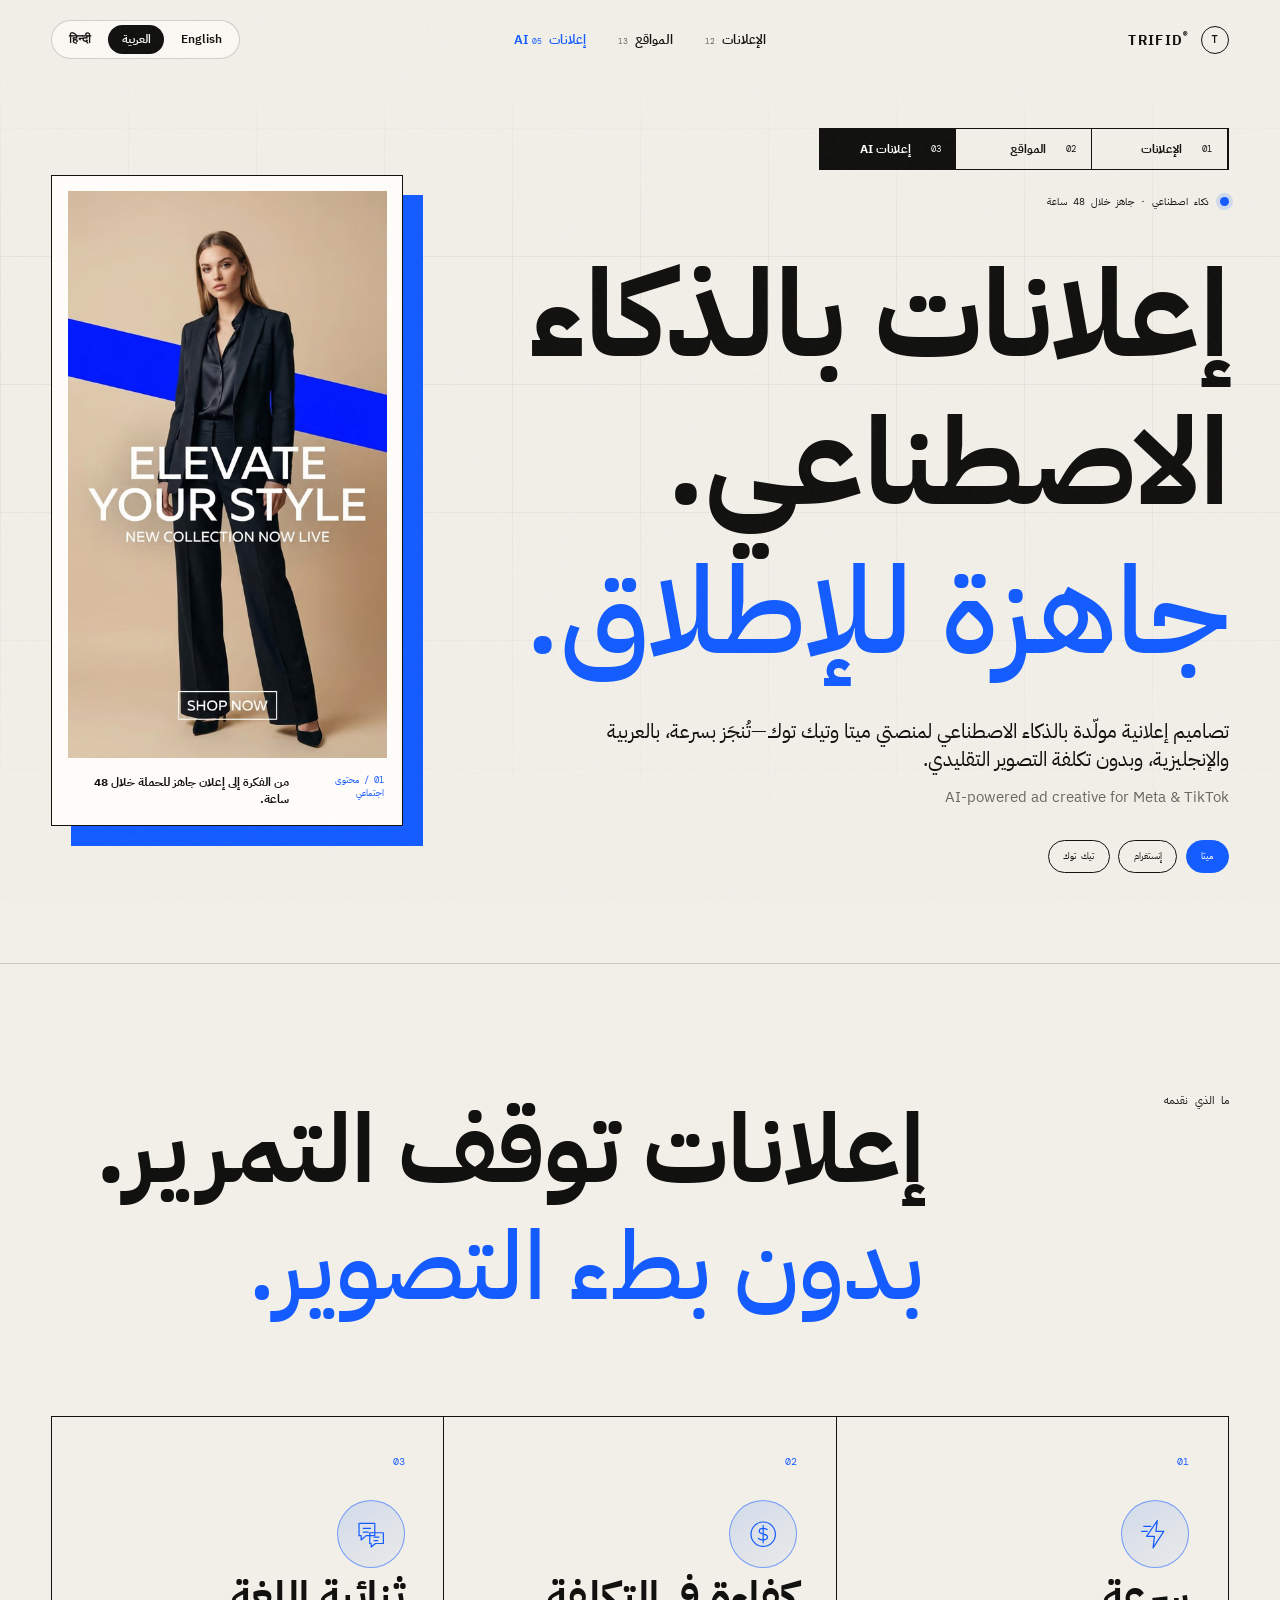
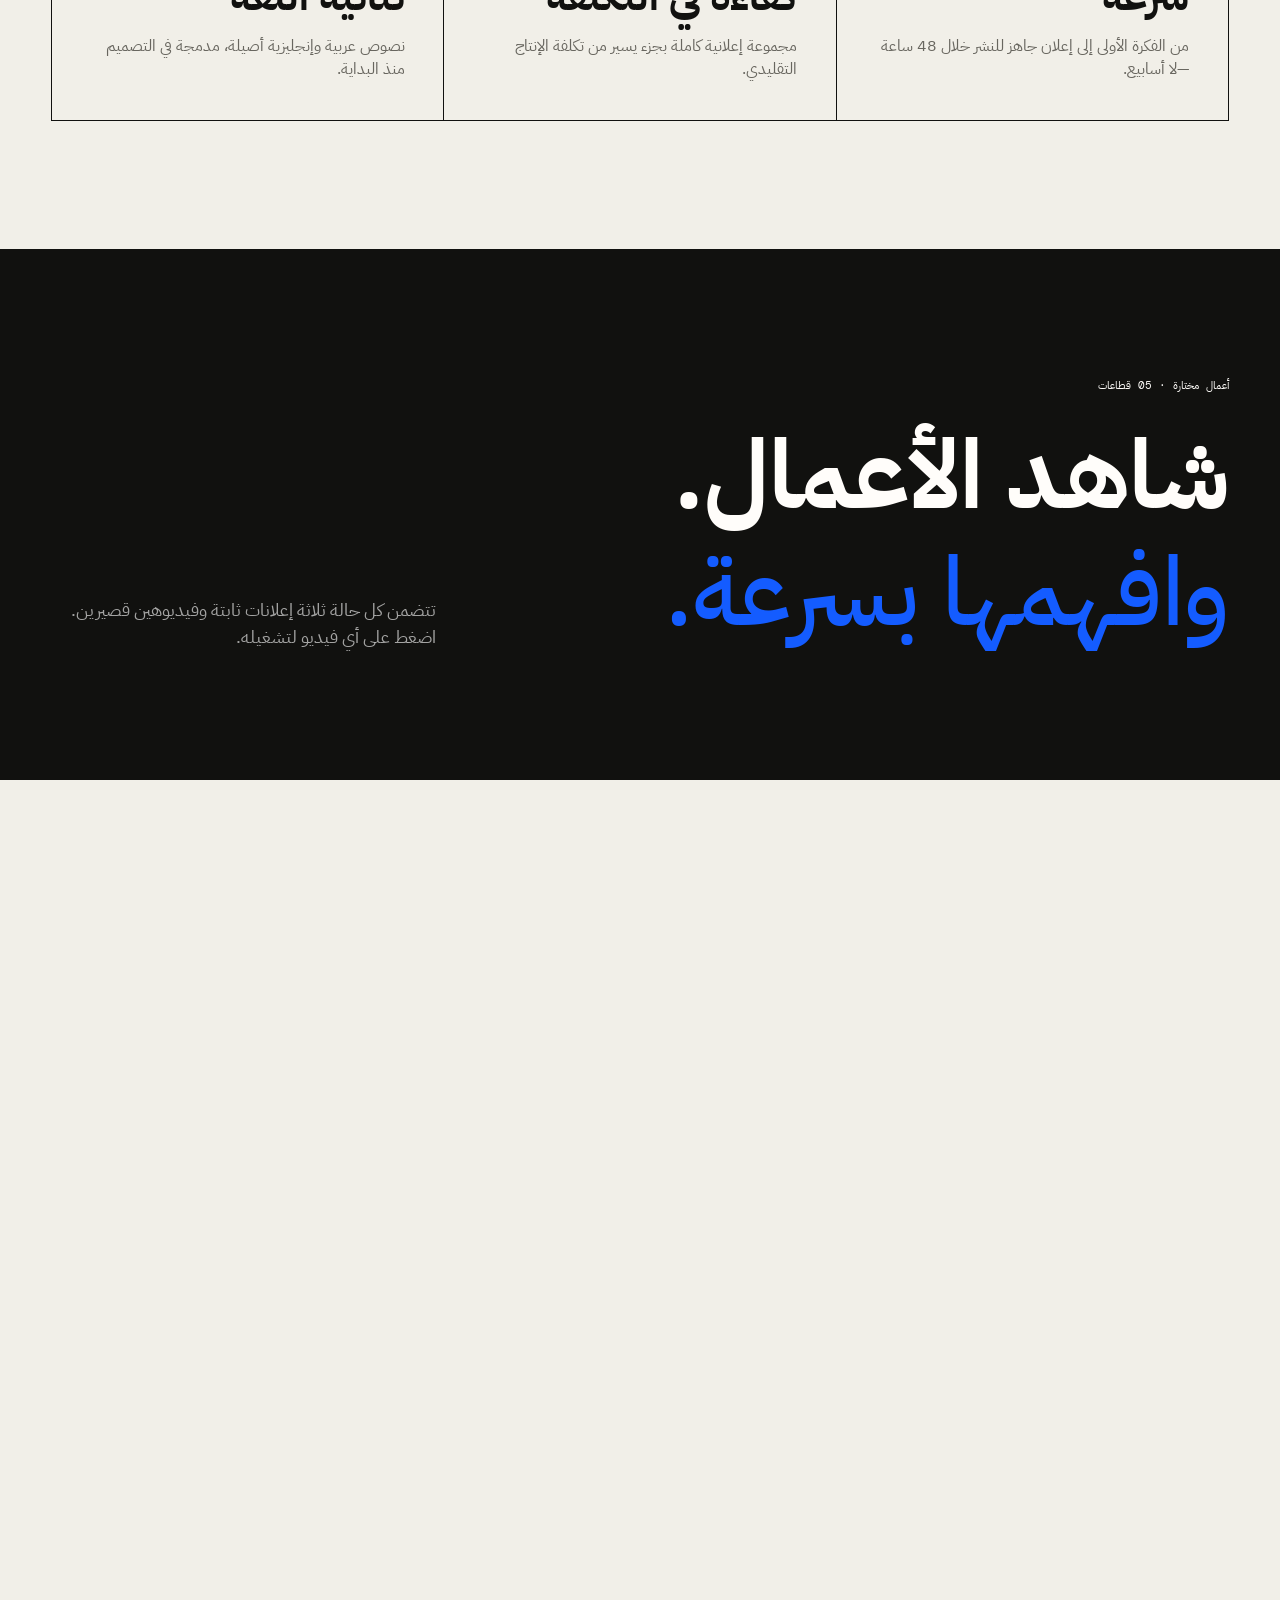
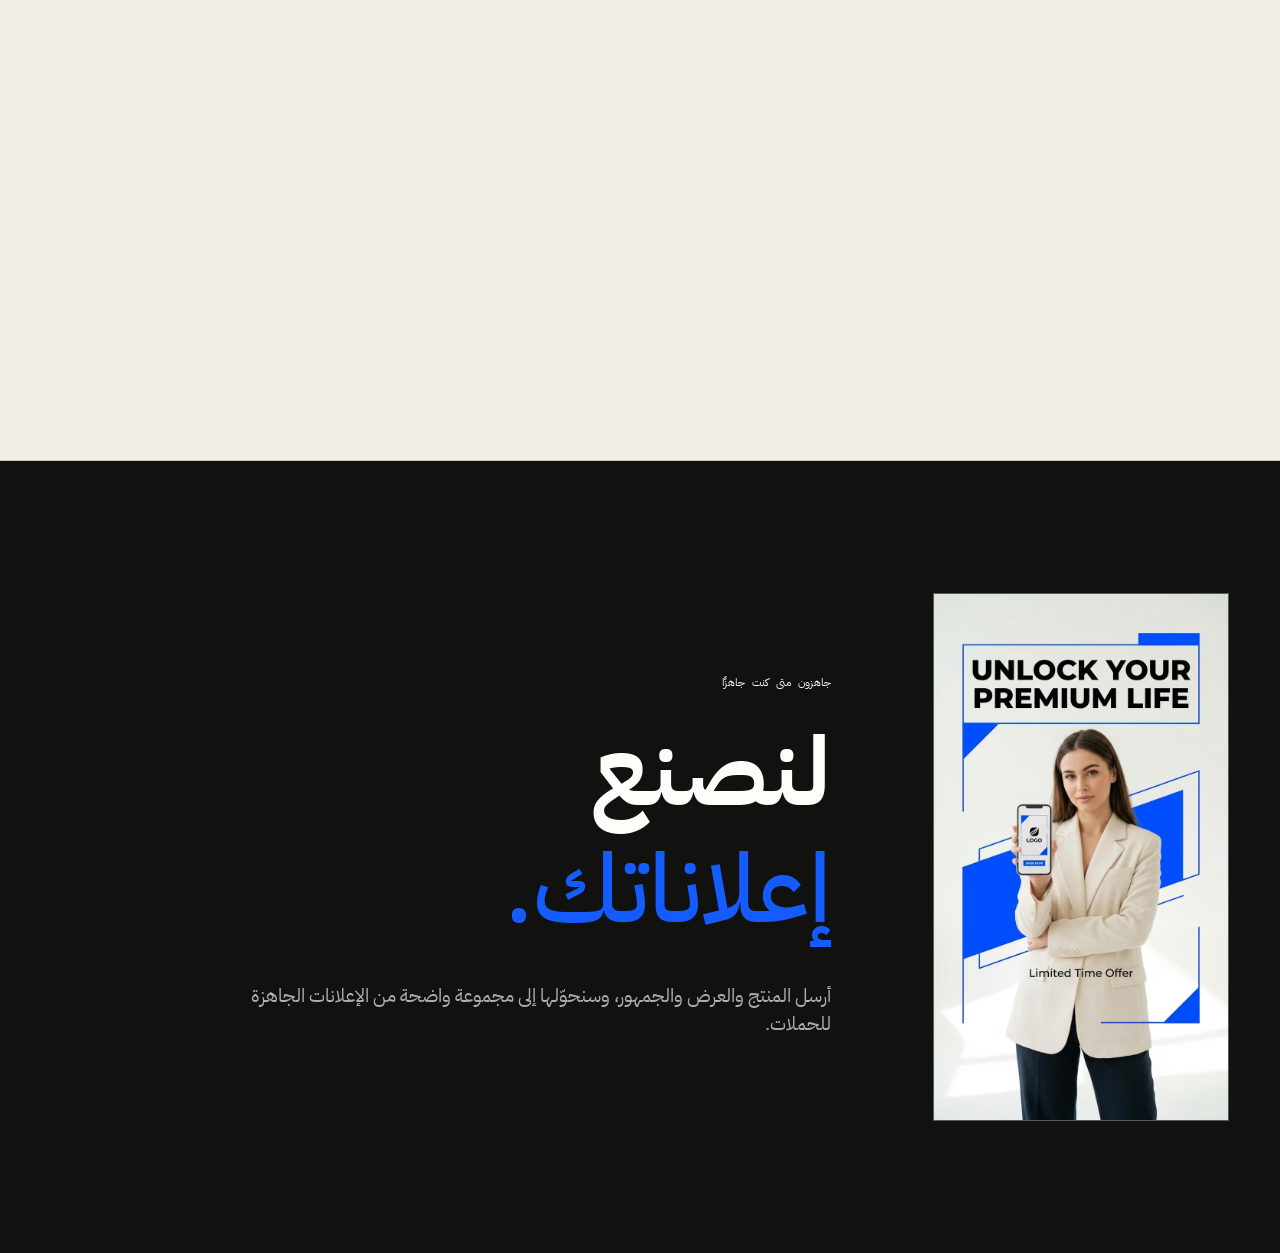
==== commit ed94be75: "Show the active language in the header selector Turn the language switcher into a segmented control " ====
--- a/ai-ads-ar.html
+++ b/ai-ads-ar.html
@@ -40,8 +40,9 @@
         <a href="ai-ads-ar.html" class="active">إعلانات AI <small>05</small></a>
       </nav>
 
-      <div class="lang-switch-group">
+      <div class="lang-switch-group" role="group" aria-label="اللغة">
         <a class="lang-switch" href="ai-ads.html" lang="en" hreflang="en" dir="ltr" aria-label="View this site in English">English</a>
+        <a class="lang-switch active" href="ai-ads-ar.html" lang="ar" hreflang="ar" aria-current="true">العربية</a>
         <a class="lang-switch" href="ai-ads-hi.html" lang="hi" hreflang="hi" dir="ltr" aria-label="यह साइट हिन्दी में देखें">हिन्दी</a>
       </div>
     </header>
--- a/styles.css
+++ b/styles.css
@@ -3146,7 +3146,11 @@
   justify-self: end;
   display: inline-flex;
   align-items: center;
-  gap: 0.4rem;
+  gap: 0.2rem;
+  padding: 0.22rem;
+  border: 1px solid var(--line);
+  border-radius: 999px;
+  background: rgba(255, 253, 250, 0.7);
 }
 
 .lang-switch {
@@ -3166,10 +3170,22 @@
   transition: background 250ms var(--ease), color 250ms var(--ease), border-color 250ms var(--ease);
 }
 
+.lang-switch-group .lang-switch {
+  min-height: 1.85rem;
+  padding: 0 0.85rem;
+  border: 0;
+  background: transparent;
+}
+
 .lang-switch:hover,
 .lang-switch:focus-visible {
   background: var(--ink);
   border-color: var(--ink);
+  color: var(--white);
+}
+
+.lang-switch-group .lang-switch.active {
+  background: var(--ink);
   color: var(--white);
 }
 
@@ -3195,7 +3211,20 @@
   }
 
   .lang-switch-group {
-    gap: 0.3rem;
+    gap: 0.1rem;
+    padding: 0.18rem;
+  }
+
+  .lang-switch-group .lang-switch {
+    min-height: 1.8rem;
+    padding: 0 0.55rem;
+    font-size: 0.6rem;
+  }
+
+  /* With all three languages in the selector, the title chip no longer fits beside it;
+     the mobile dock already names the active collection. */
+  .js .site-header:has(.lang-switch-group) .mobile-header-title {
+    display: none;
   }
 }
 
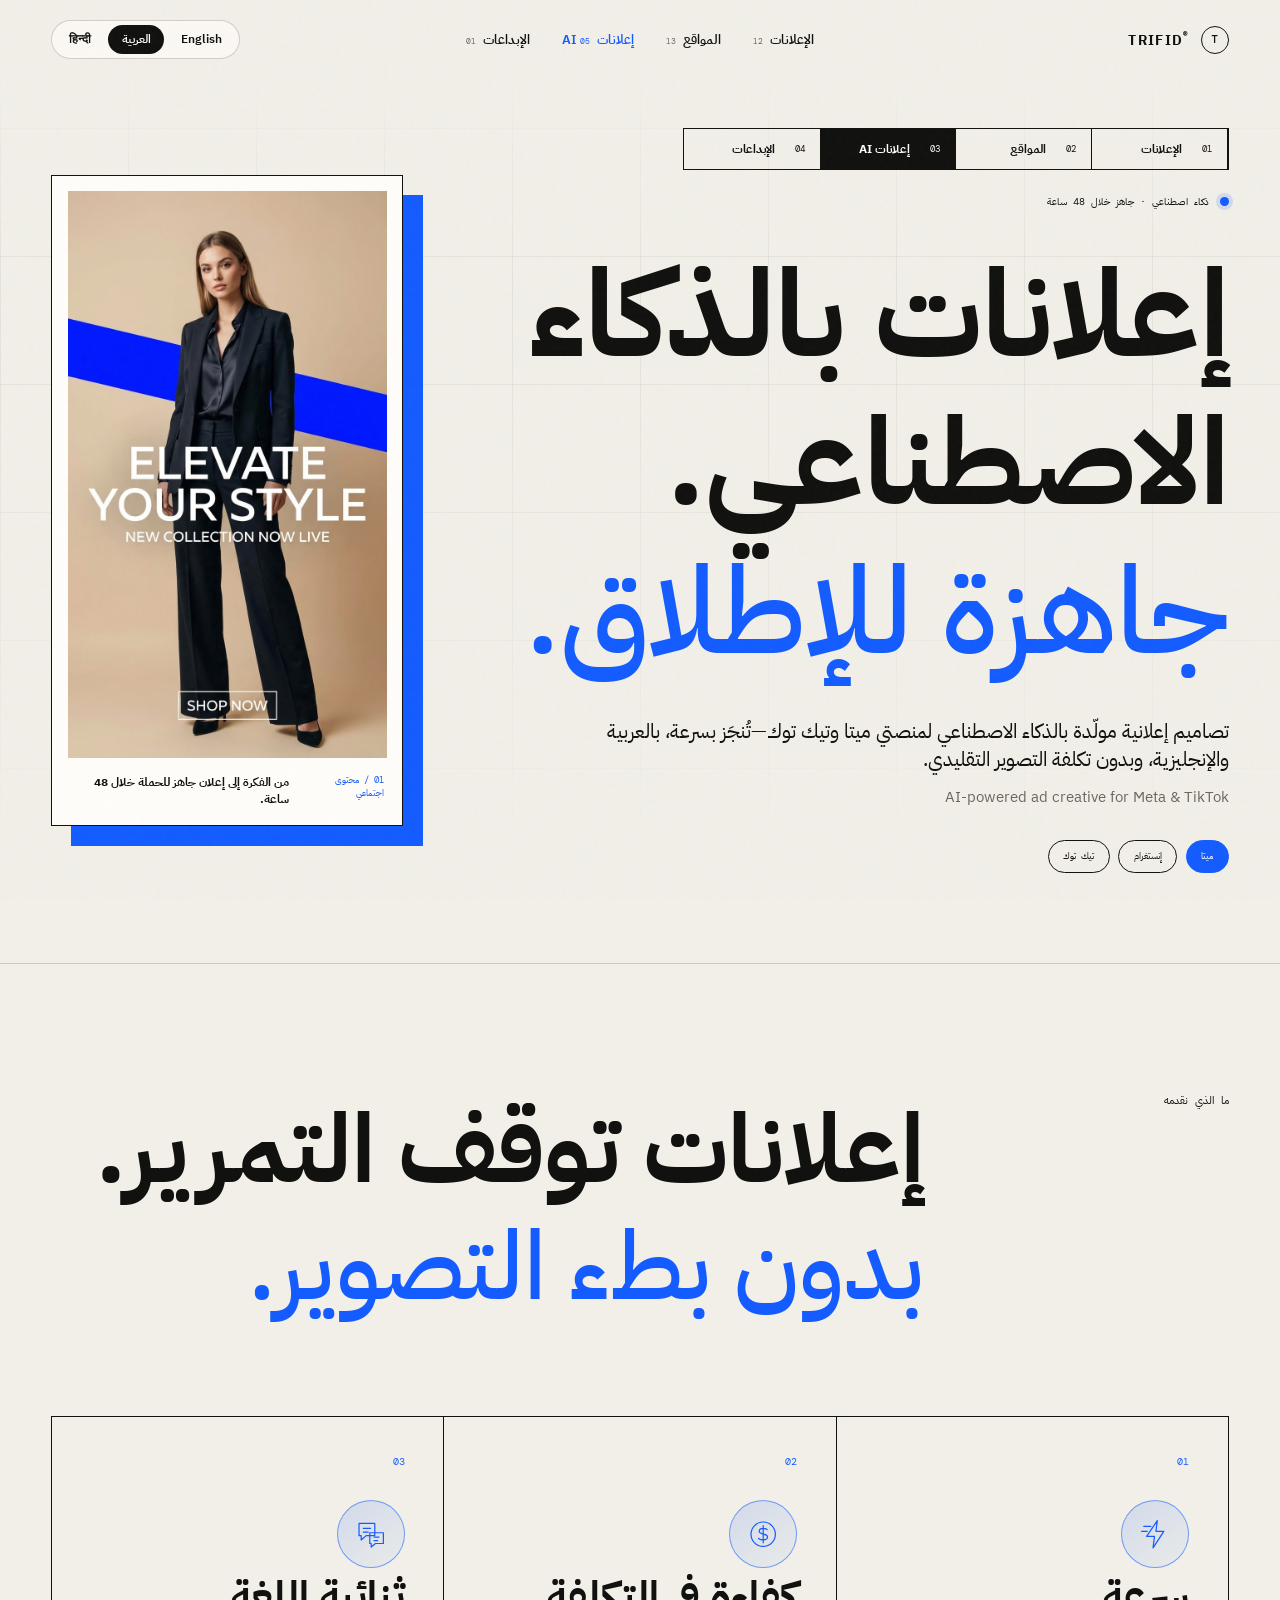
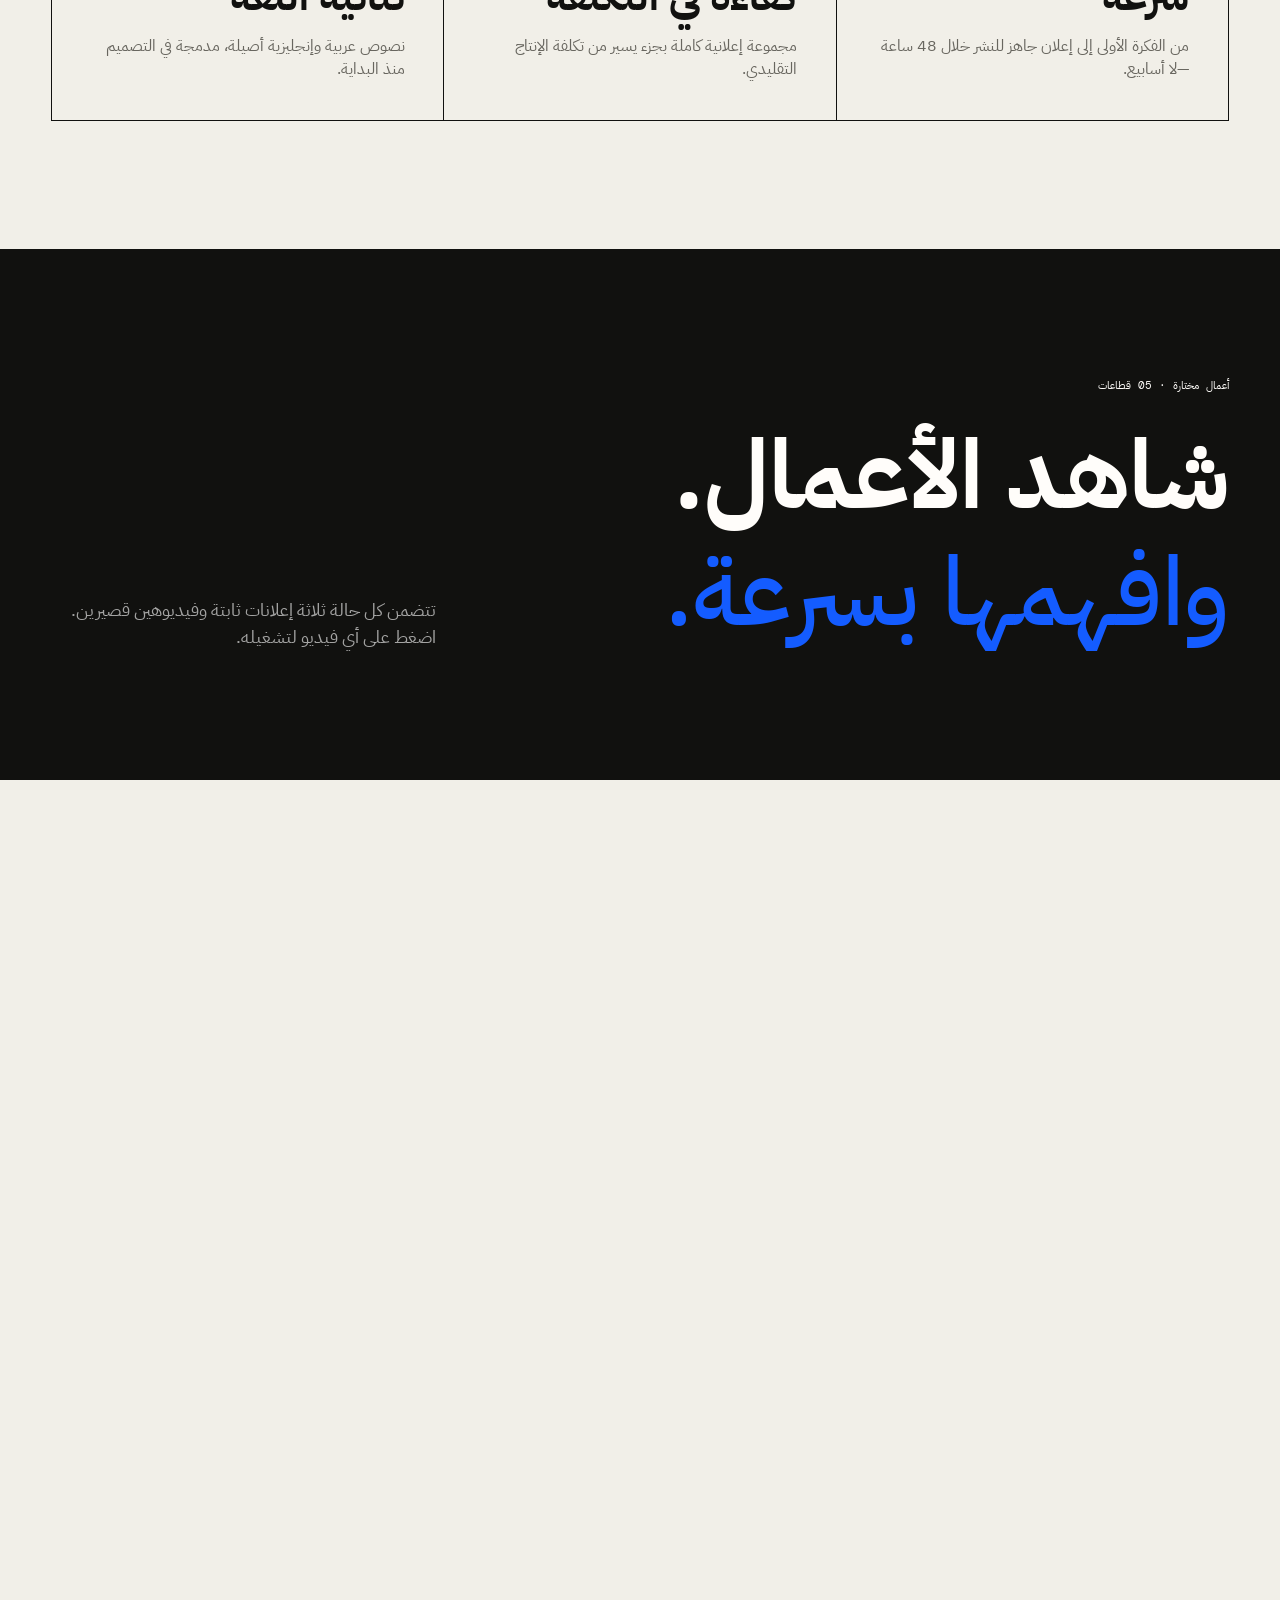
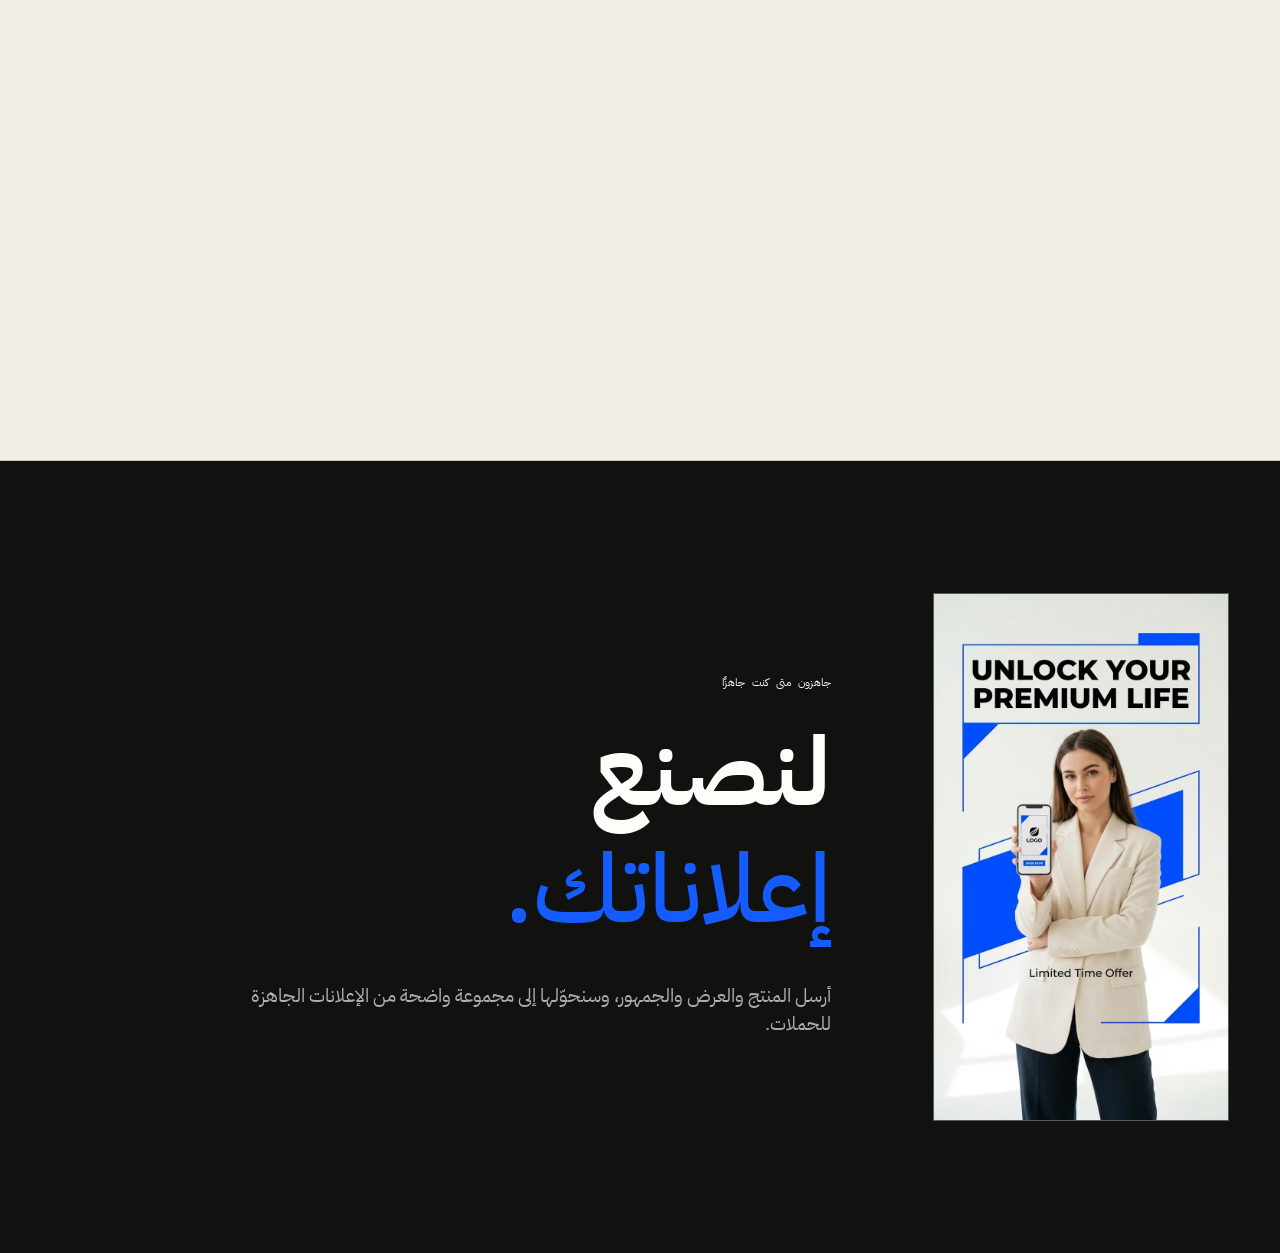
==== commit 4e099538: "Add Creatives collection with Automotive video ad section Introduce a fourth collection, Creatives, " ====
--- a/ai-ads-ar.html
+++ b/ai-ads-ar.html
@@ -38,6 +38,7 @@
         <a href="index-ar.html">الإعلانات <small>12</small></a>
         <a href="websites-ar.html">المواقع <small>13</small></a>
         <a href="ai-ads-ar.html" class="active">إعلانات AI <small>05</small></a>
+        <a href="creatives-ar.html">الإبداعات <small>01</small></a>
       </nav>
 
       <div class="lang-switch-group" role="group" aria-label="اللغة">
@@ -55,6 +56,7 @@
             <a href="index-ar.html"><span>01</span> الإعلانات</a>
             <a href="websites-ar.html"><span>02</span> المواقع</a>
             <a class="active" href="ai-ads-ar.html"><span>03</span> إعلانات AI</a>
+            <a href="creatives-ar.html"><span>04</span> الإبداعات</a>
           </div>
           <div class="eyebrow reveal"><span></span> ذكاء اصطناعي · جاهز خلال 48 ساعة</div>
           <h1 class="reveal reveal-delay-1">إعلانات بالذكاء الاصطناعي.<br /><em>جاهزة للإطلاق.</em></h1>
--- a/styles.css
+++ b/styles.css
@@ -3081,11 +3081,11 @@
     left: 50%;
     bottom: max(.55rem, env(safe-area-inset-bottom));
     width: calc(100% - 1rem - env(safe-area-inset-left) - env(safe-area-inset-right));
-    max-width: 28rem;
-    padding: .42rem;
+    max-width: 30rem;
+    padding: .38rem;
     display: grid;
-    grid-template-columns: repeat(3, minmax(0, 1fr));
-    gap: .25rem;
+    grid-template-columns: repeat(4, minmax(0, 1fr));
+    gap: .15rem;
     transform: translateX(-50%);
     border: 1px solid rgba(255, 255, 255, .2);
     border-radius: 1.35rem;
@@ -3096,17 +3096,26 @@
 
   .mobile-dock a {
     min-height: 3.75rem;
+    padding: 0 .1rem;
     display: flex;
     flex-direction: column;
     align-items: center;
     justify-content: center;
     gap: .28rem;
-    border-radius: .95rem;
+    border-radius: .8rem;
     color: rgba(255, 255, 255, .58);
     font-family: var(--font-mono);
-    font-size: .56rem;
-    letter-spacing: .02em;
+    font-size: .52rem;
+    letter-spacing: .01em;
+    text-align: center;
     transition: background 220ms ease, color 220ms ease, transform 220ms var(--ease);
+  }
+
+  .mobile-dock a span {
+    max-width: 100%;
+    overflow: hidden;
+    white-space: nowrap;
+    text-overflow: ellipsis;
   }
 
   .mobile-dock a:active {
@@ -3351,3 +3360,47 @@
 html[lang="hi"] .hero--minimal h1 em {
   margin-top: 0;
 }
+
+/* Ad creatives page */
+.creatives-hero__visual video,
+.ai-hero__visual video {
+  display: block;
+  width: 100%;
+  height: auto;
+  max-height: 63svh;
+  object-fit: cover;
+  object-position: center;
+  background: #0b1020;
+}
+
+.ai-media-grid--reels {
+  max-width: 76rem;
+  grid-template-columns: repeat(4, minmax(0, 1fr));
+}
+
+.creatives-more {
+  align-items: center;
+}
+
+.creatives-more a {
+  color: var(--acid);
+  border-bottom: 1px solid currentColor;
+  padding-bottom: 2px;
+  white-space: nowrap;
+}
+
+@media (max-width: 1000px) {
+  .ai-media-grid--reels {
+    grid-template-columns: repeat(2, minmax(0, 1fr));
+  }
+  .ai-media-grid--reels .ai-media-card:nth-child(3),
+  .ai-media-grid--reels .ai-media-card:nth-child(4) {
+    margin-top: 0;
+  }
+}
+
+@media (max-width: 700px) {
+  .creatives-hero__visual video {
+    max-height: 62svh;
+  }
+}
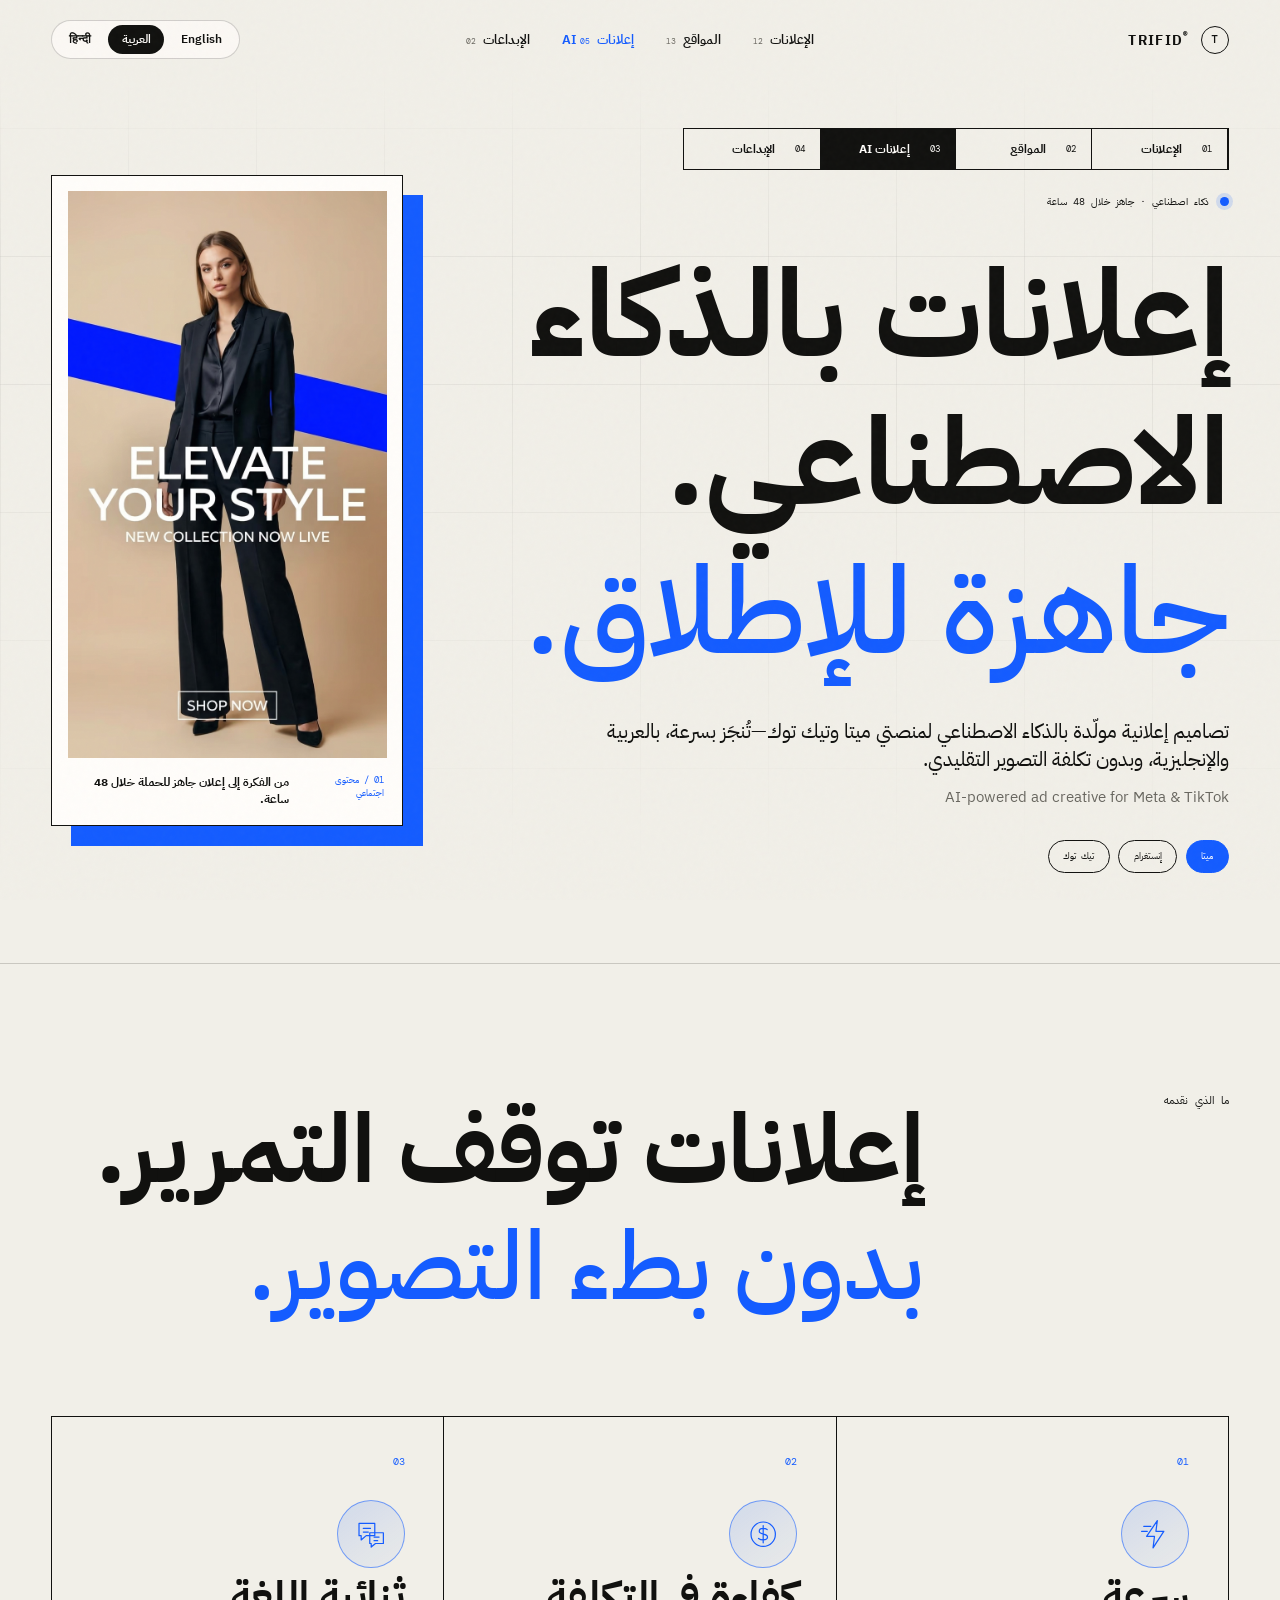
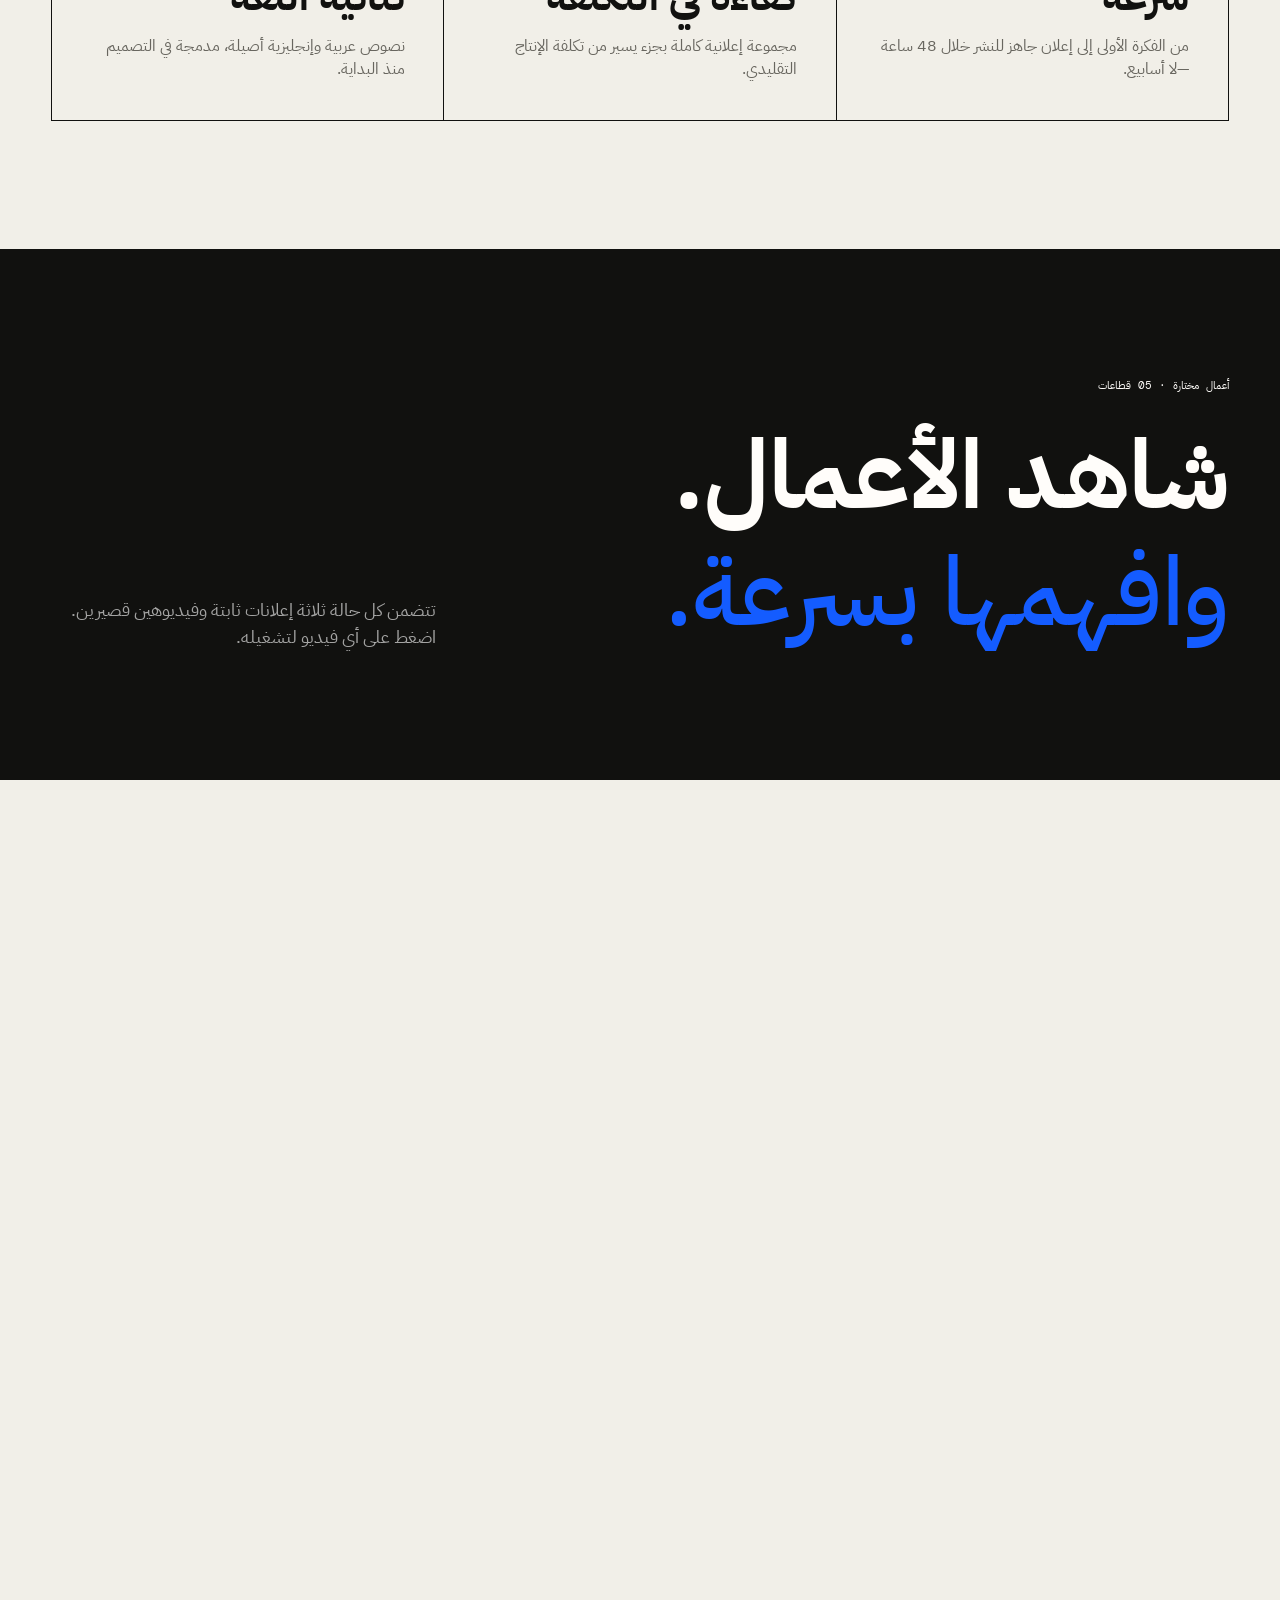
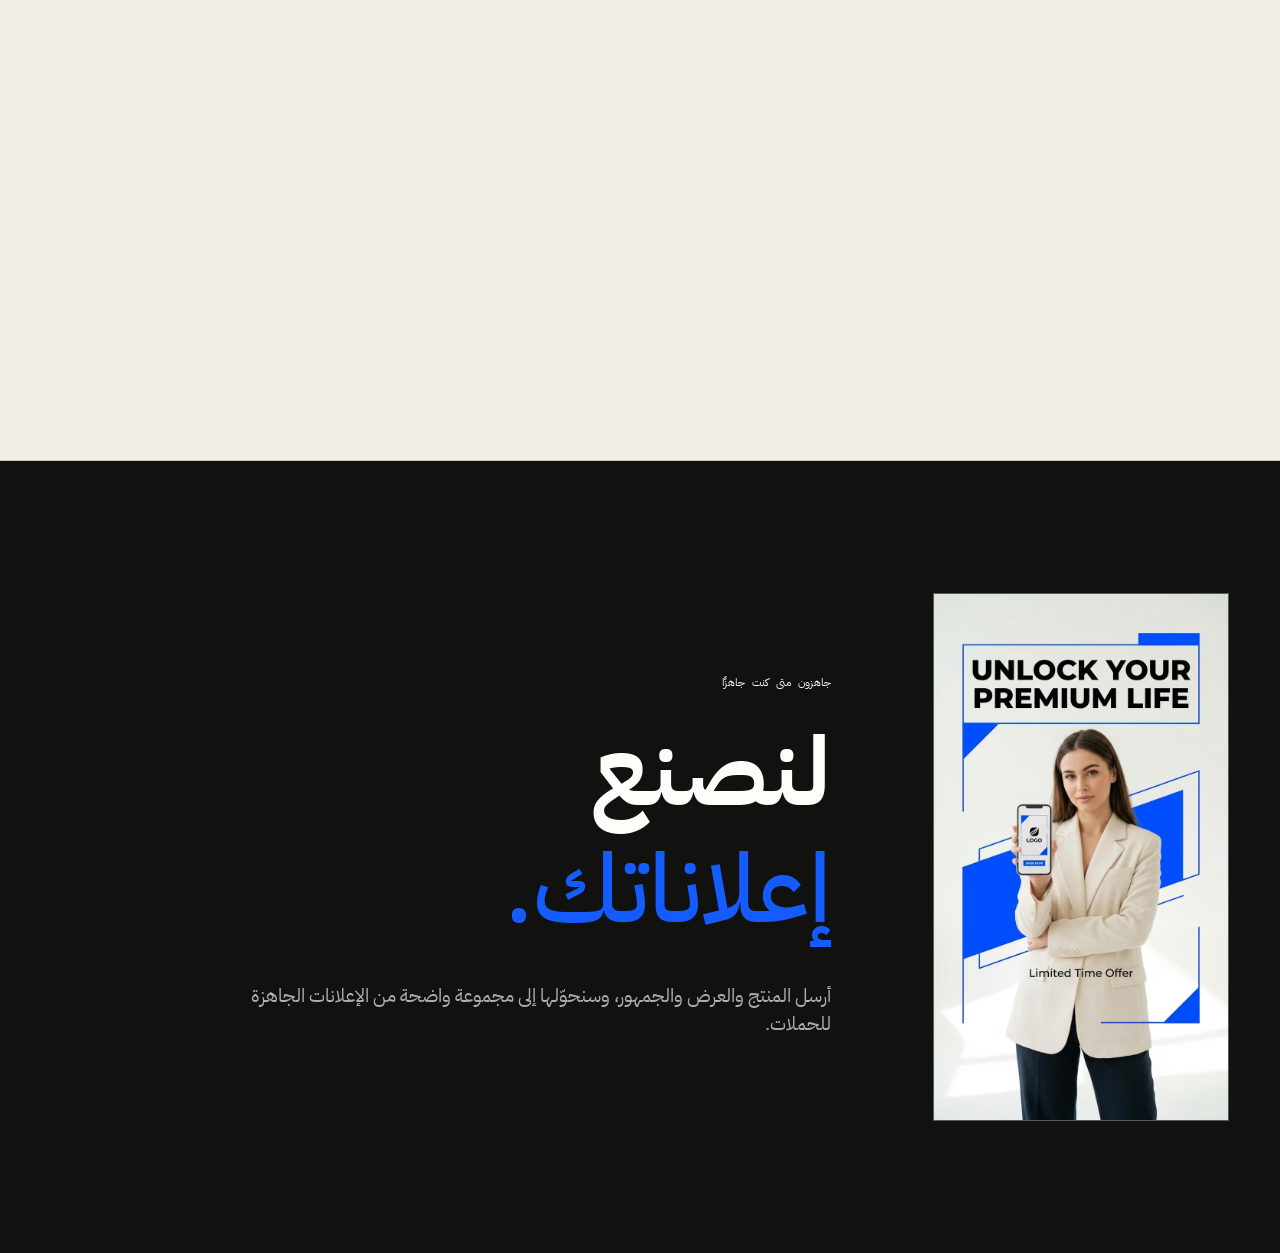
==== commit 44009b16: "Add Restaurant industry to Creatives collection - Add a Restaurant section (three 9:16 reels) to all" ====
--- a/ai-ads-ar.html
+++ b/ai-ads-ar.html
@@ -38,7 +38,7 @@
         <a href="index-ar.html">الإعلانات <small>12</small></a>
         <a href="websites-ar.html">المواقع <small>13</small></a>
         <a href="ai-ads-ar.html" class="active">إعلانات AI <small>05</small></a>
-        <a href="creatives-ar.html">الإبداعات <small>01</small></a>
+        <a href="creatives-ar.html">الإبداعات <small>02</small></a>
       </nav>
 
       <div class="lang-switch-group" role="group" aria-label="اللغة">
--- a/styles.css
+++ b/styles.css
@@ -3373,11 +3373,6 @@
   background: #0b1020;
 }
 
-.ai-media-grid--reels {
-  max-width: 76rem;
-  grid-template-columns: repeat(4, minmax(0, 1fr));
-}
-
 .creatives-more {
   align-items: center;
 }
@@ -3389,13 +3384,14 @@
   white-space: nowrap;
 }
 
-@media (max-width: 1000px) {
+/* Reels grid: auto-fit so a section of 3 or 4 videos both center cleanly.
+   Scoped to tablet/desktop; mobile keeps the shared horizontal scroller. */
+@media (min-width: 701px) {
   .ai-media-grid--reels {
-    grid-template-columns: repeat(2, minmax(0, 1fr));
-  }
-  .ai-media-grid--reels .ai-media-card:nth-child(3),
-  .ai-media-grid--reels .ai-media-card:nth-child(4) {
-    margin-top: 0;
+    max-width: 76rem;
+    grid-template-columns: repeat(auto-fit, minmax(12.5rem, 16.5rem));
+    justify-content: center;
+    align-items: start;
   }
 }
 
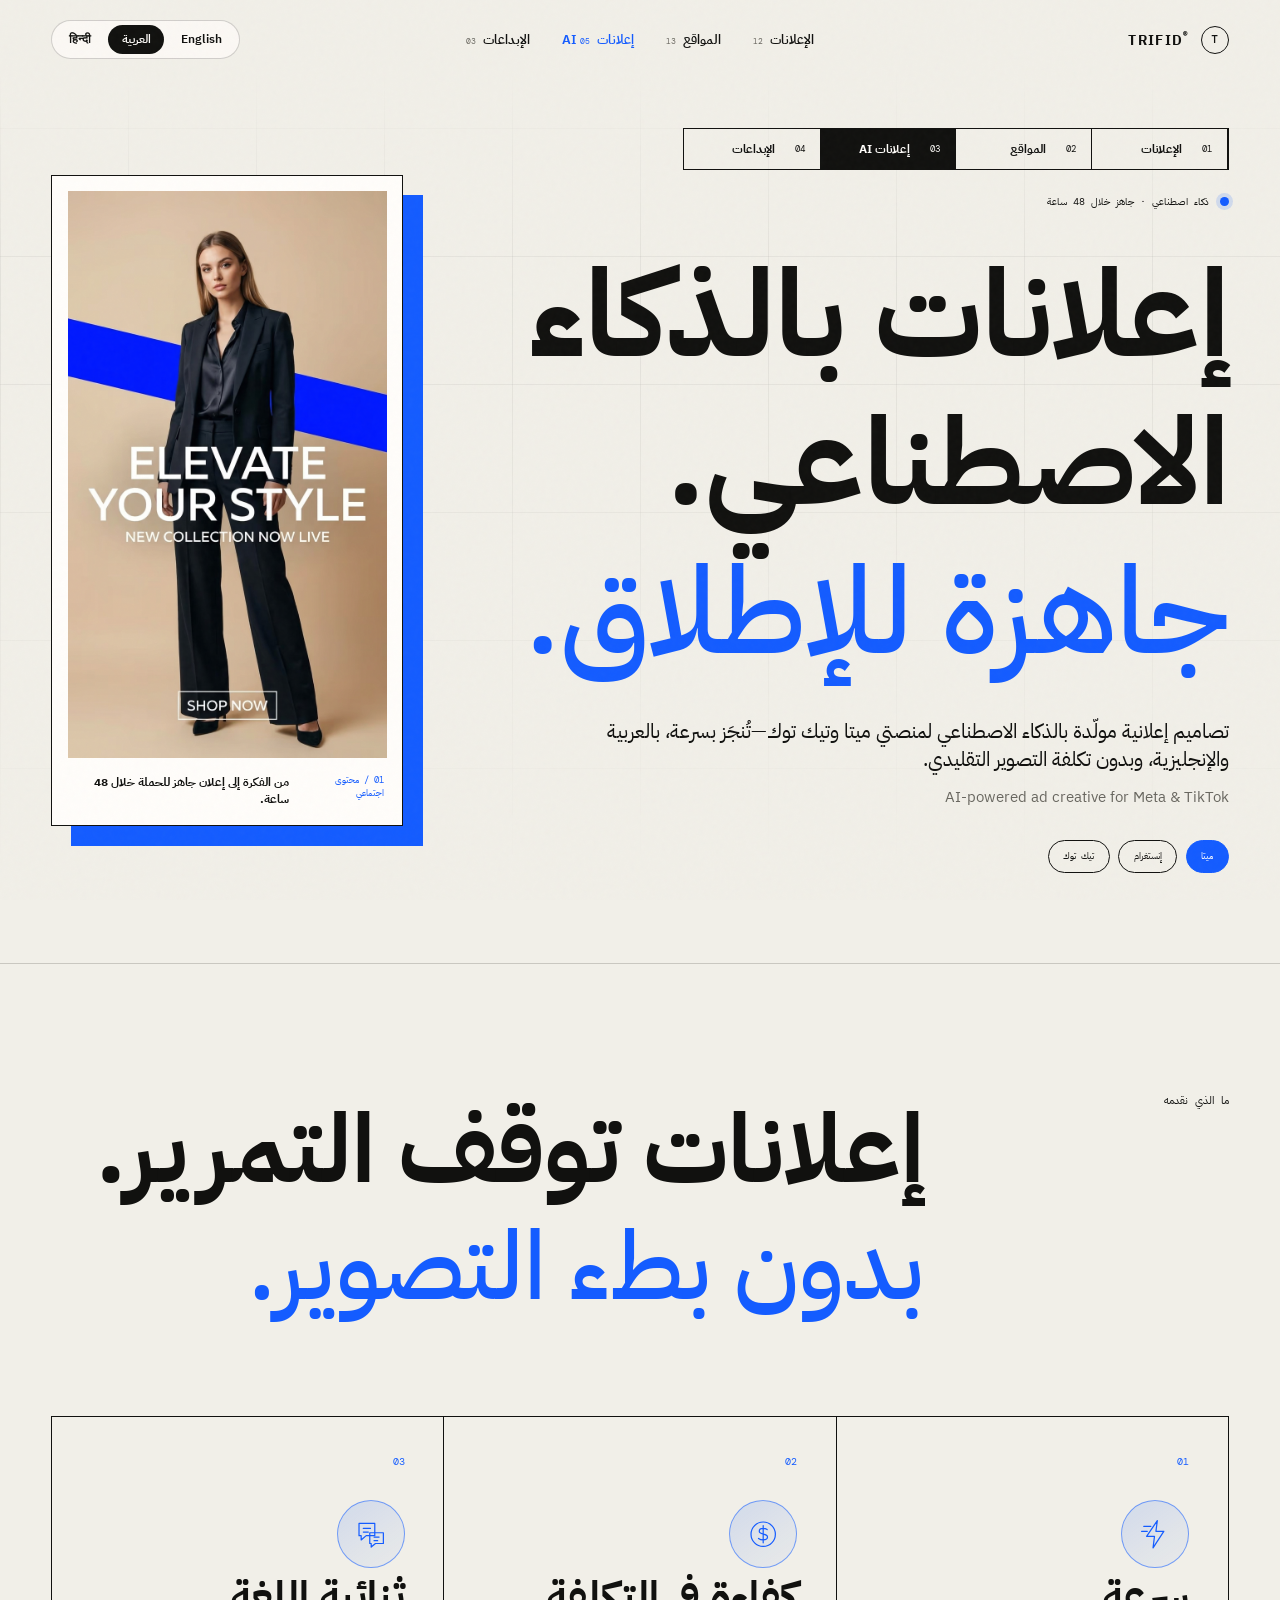
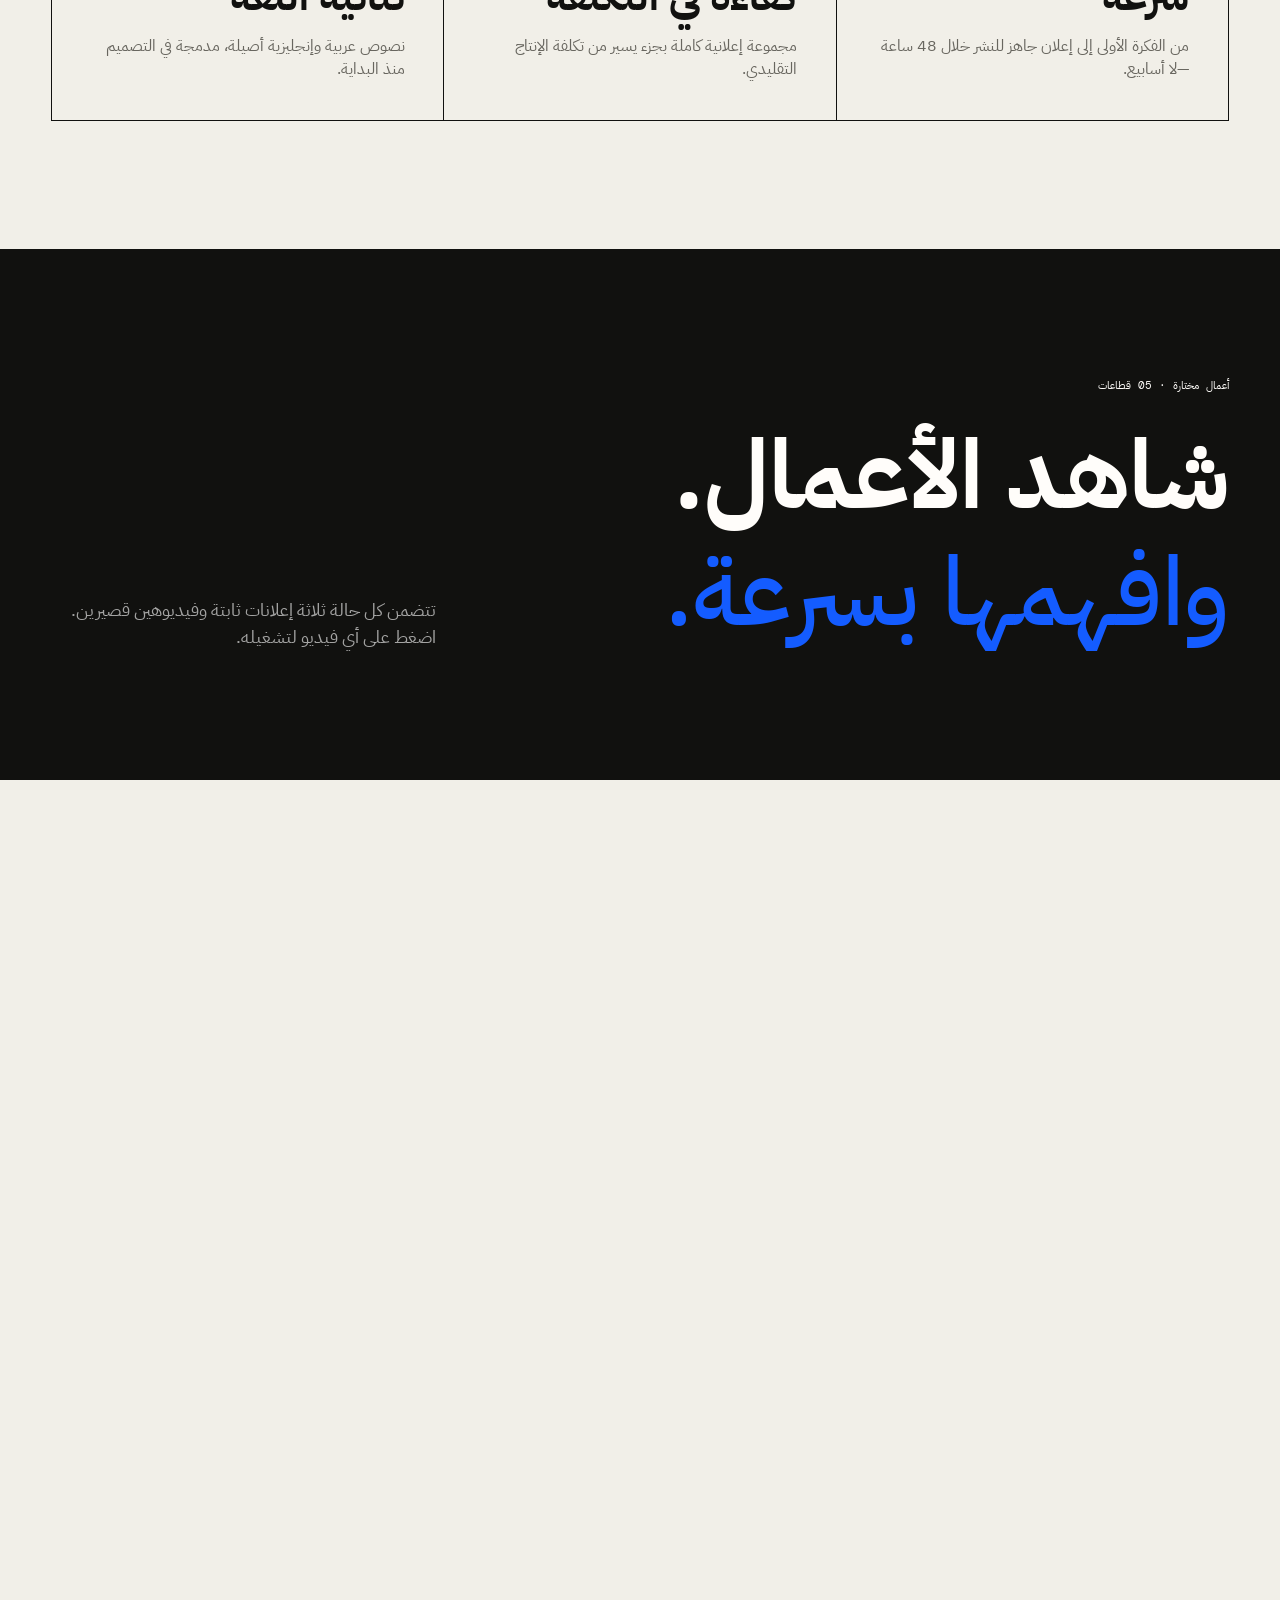
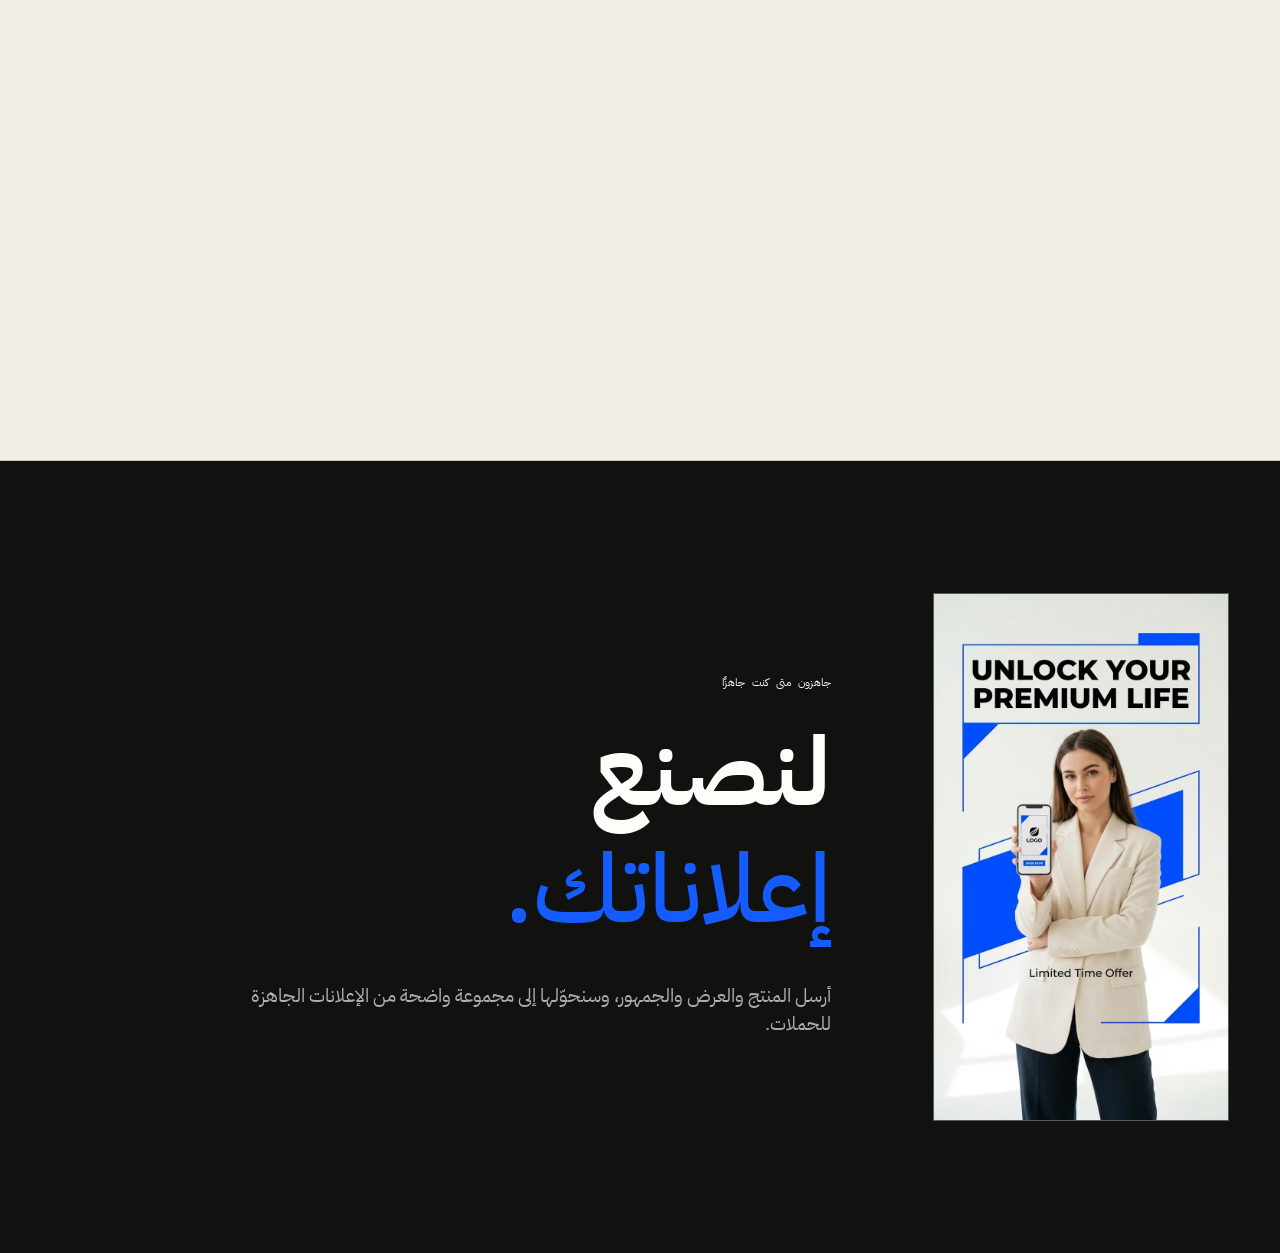
==== commit 7befb16d: "Add Trading & Contracting industry to Creatives collection - Add a Trading & Contracting section (fo" ====
--- a/ai-ads-ar.html
+++ b/ai-ads-ar.html
@@ -38,7 +38,7 @@
         <a href="index-ar.html">الإعلانات <small>12</small></a>
         <a href="websites-ar.html">المواقع <small>13</small></a>
         <a href="ai-ads-ar.html" class="active">إعلانات AI <small>05</small></a>
-        <a href="creatives-ar.html">الإبداعات <small>02</small></a>
+        <a href="creatives-ar.html">الإبداعات <small>03</small></a>
       </nav>
 
       <div class="lang-switch-group" role="group" aria-label="اللغة">
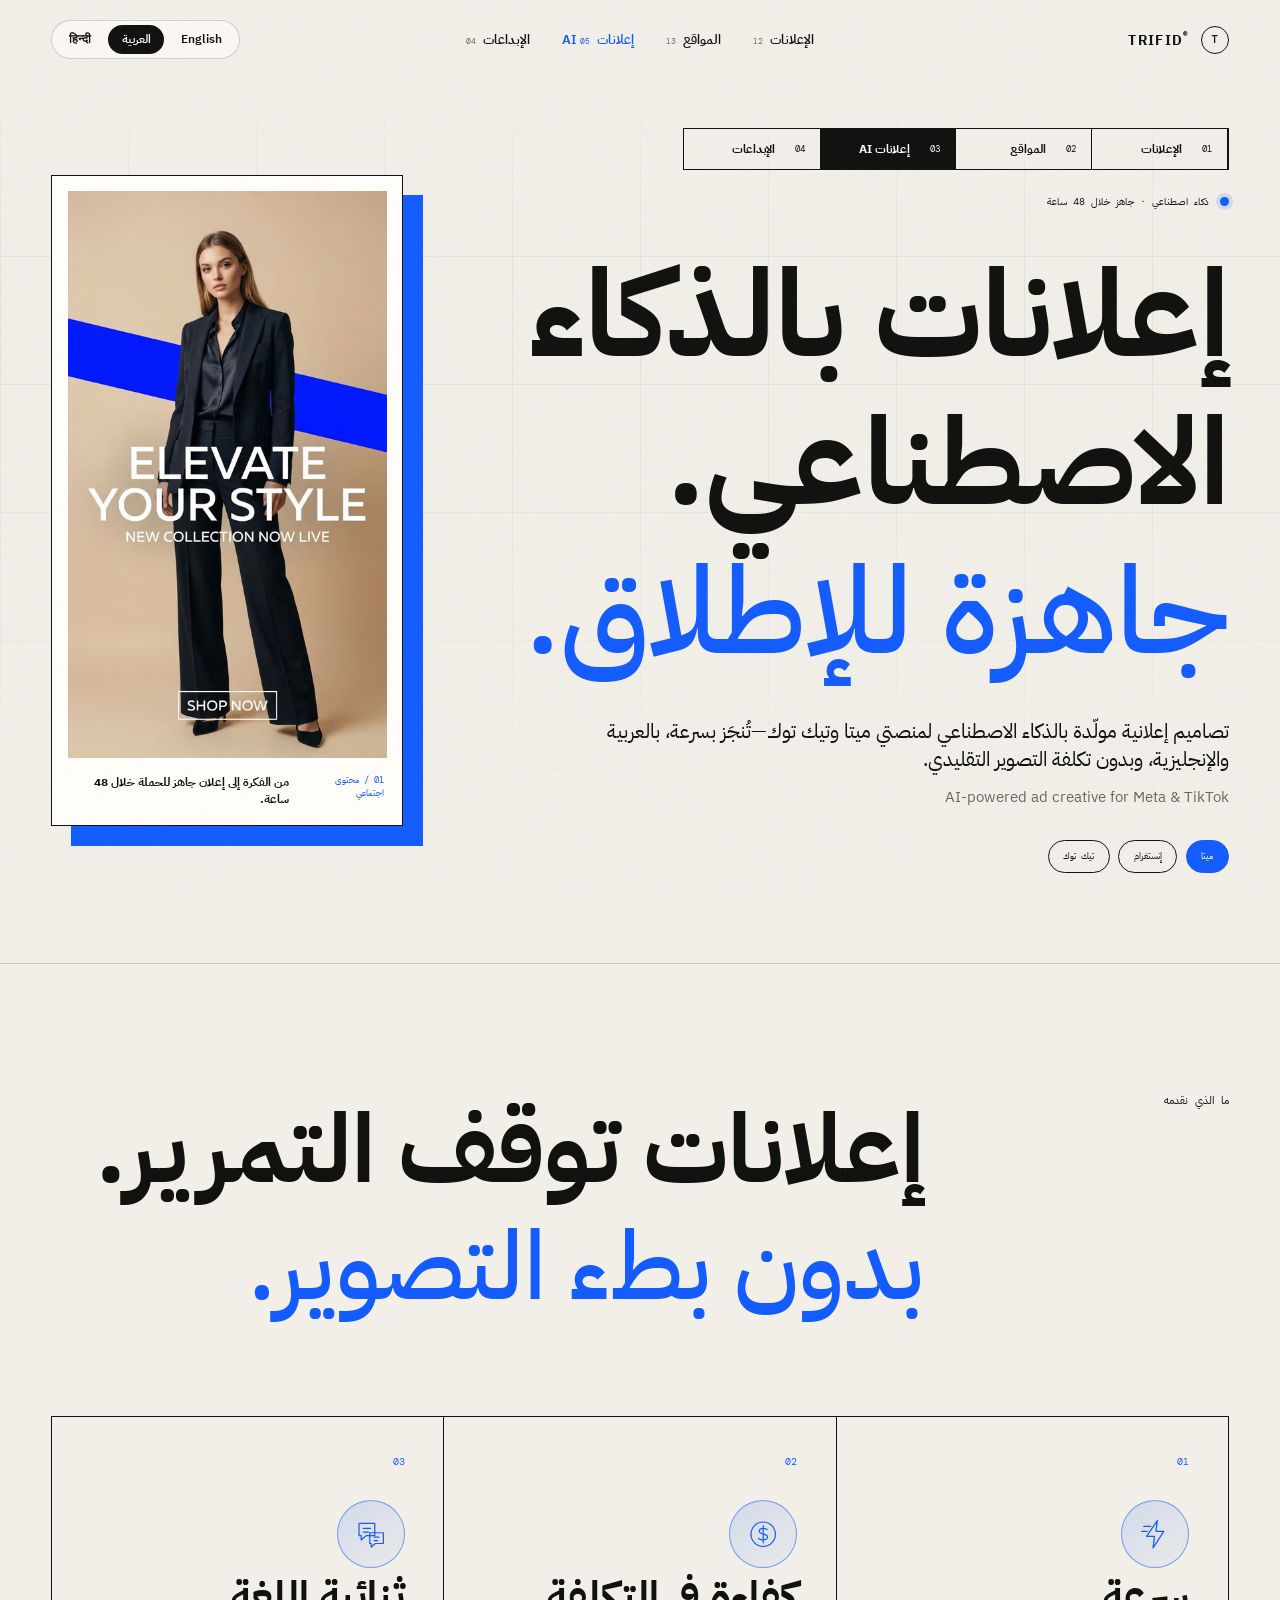
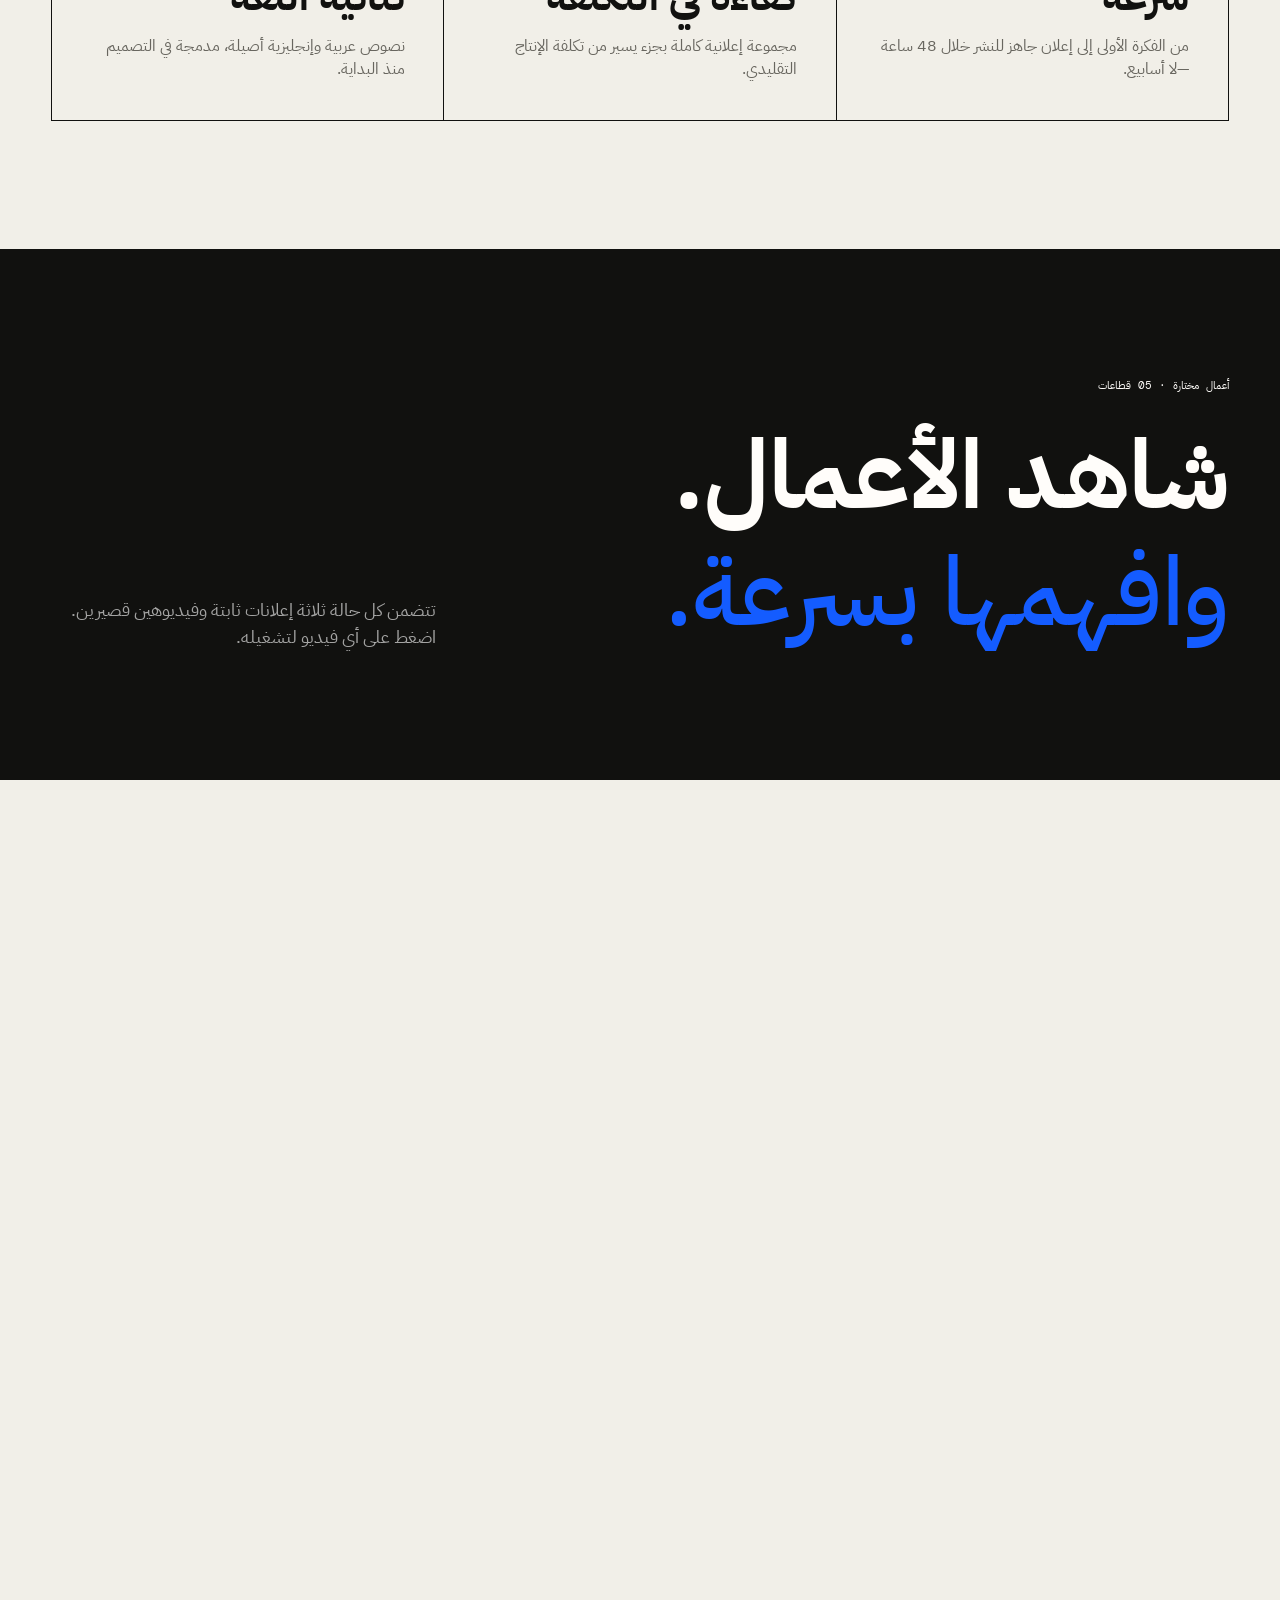
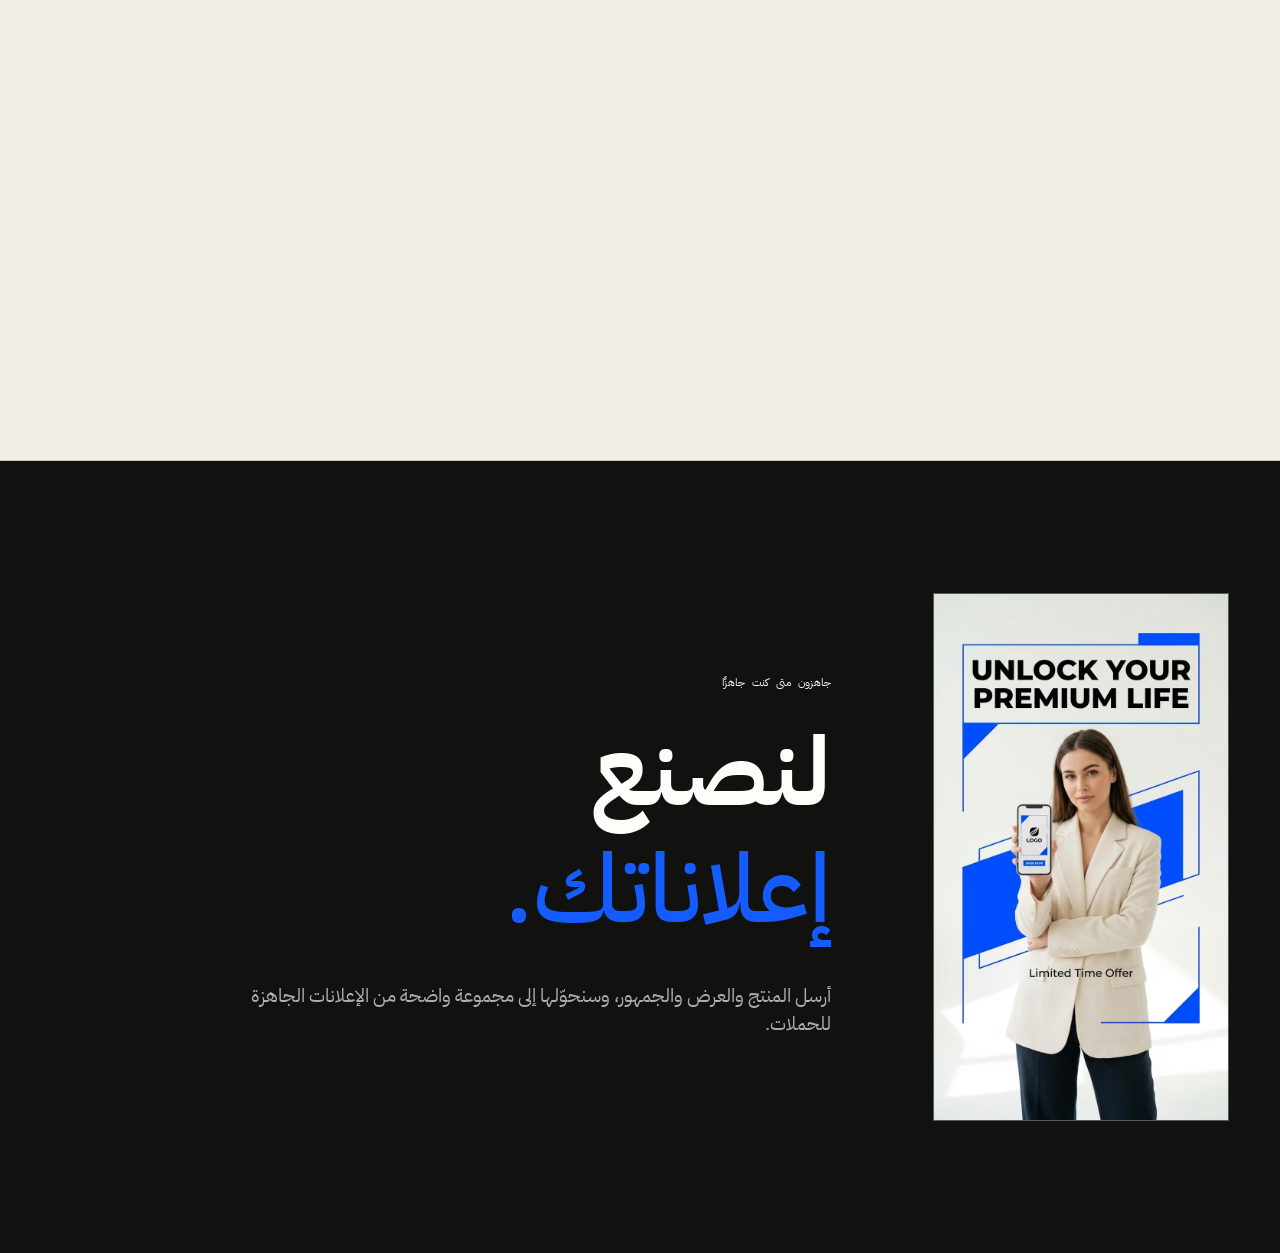
==== commit 8843afd7: "Add Real Estate industry to Creatives collection - Add a Real Estate section (four 9:16 reels) to al" ====
--- a/ai-ads-ar.html
+++ b/ai-ads-ar.html
@@ -38,7 +38,7 @@
         <a href="index-ar.html">الإعلانات <small>12</small></a>
         <a href="websites-ar.html">المواقع <small>13</small></a>
         <a href="ai-ads-ar.html" class="active">إعلانات AI <small>05</small></a>
-        <a href="creatives-ar.html">الإبداعات <small>03</small></a>
+        <a href="creatives-ar.html">الإبداعات <small>04</small></a>
       </nav>
 
       <div class="lang-switch-group" role="group" aria-label="اللغة">
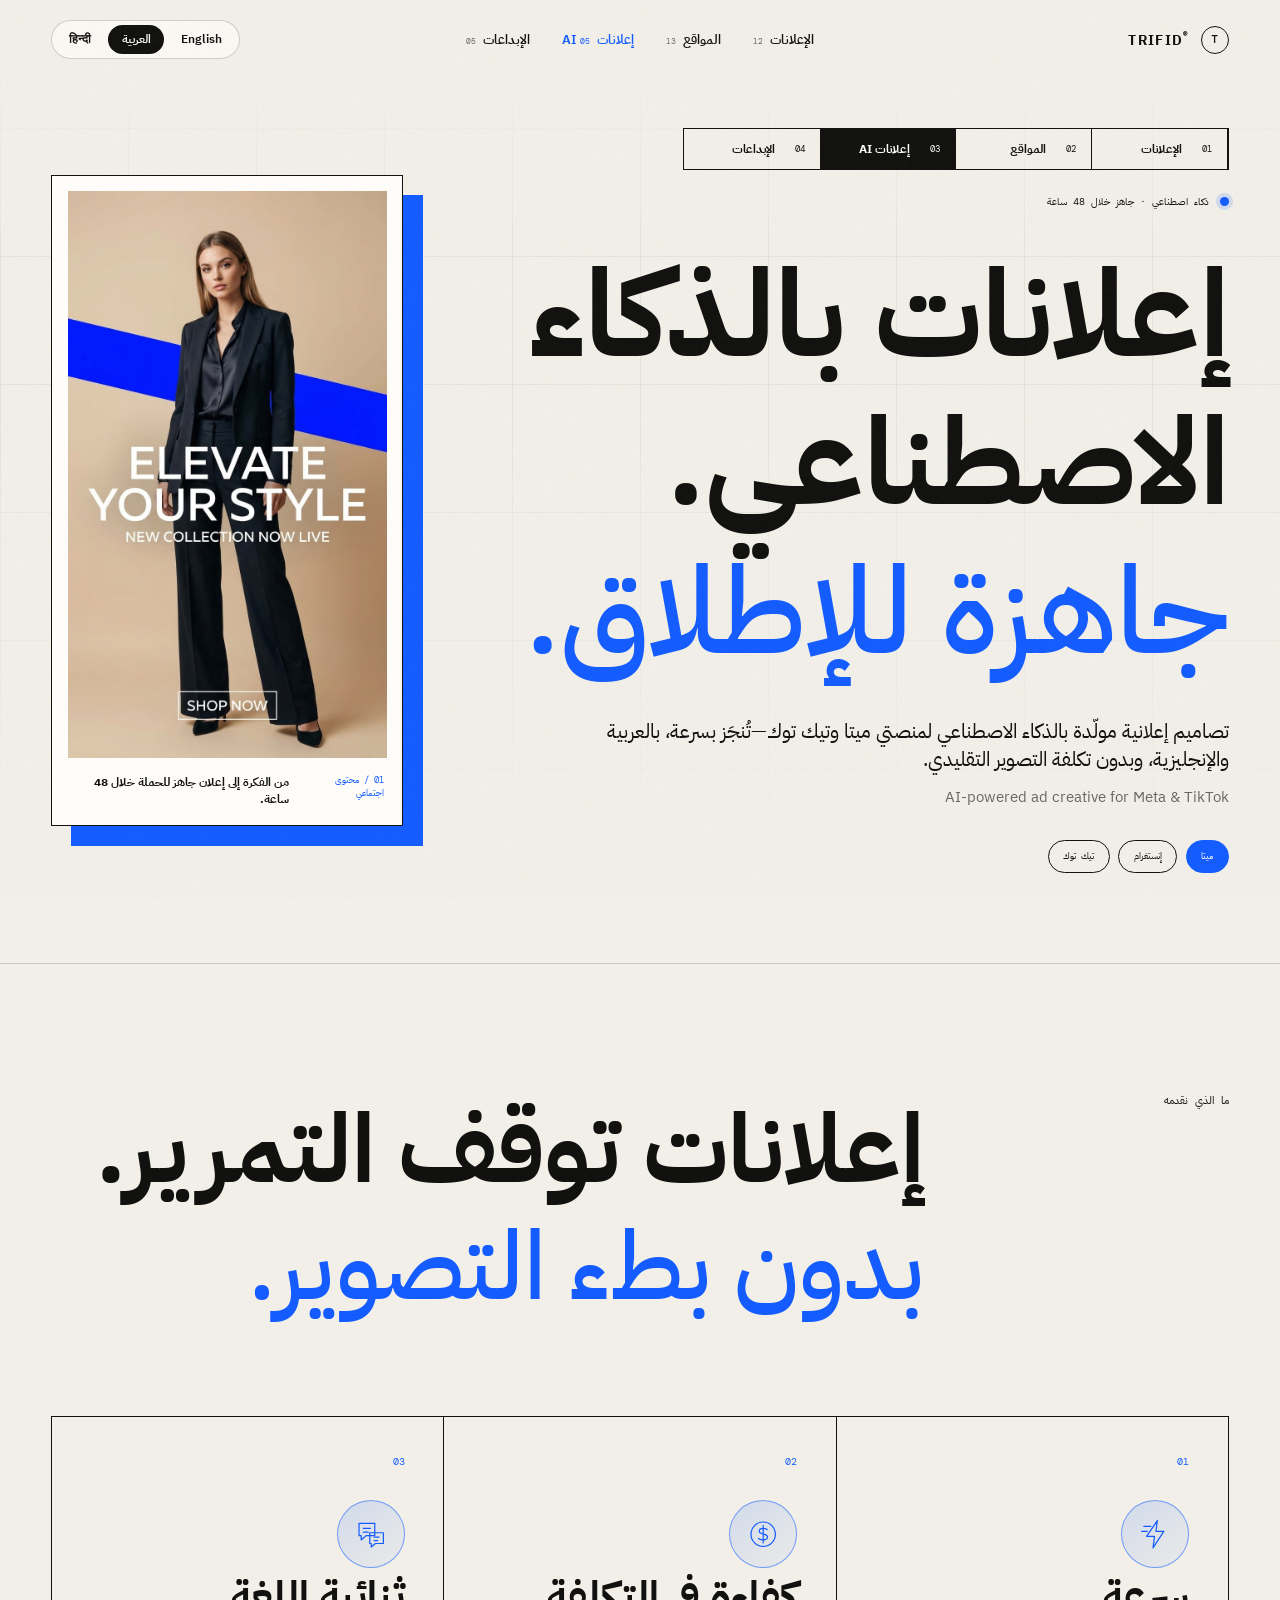
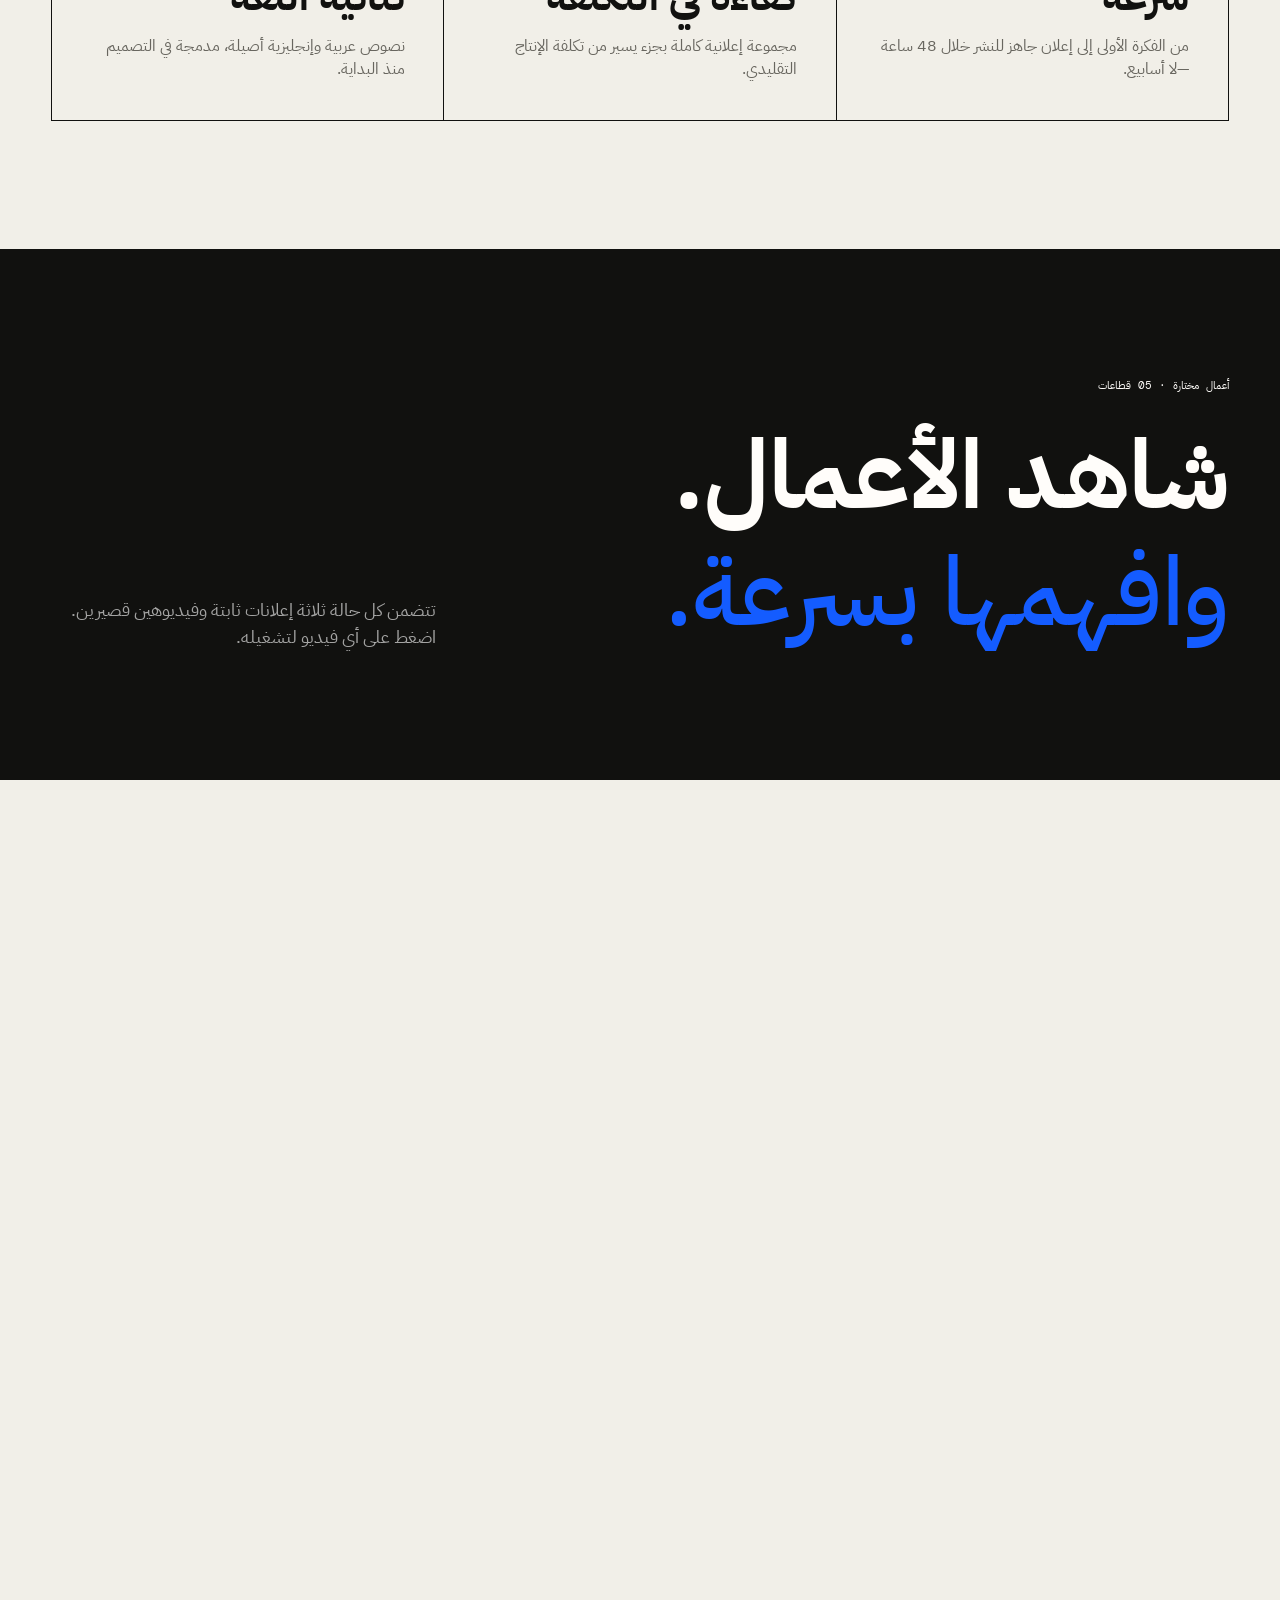
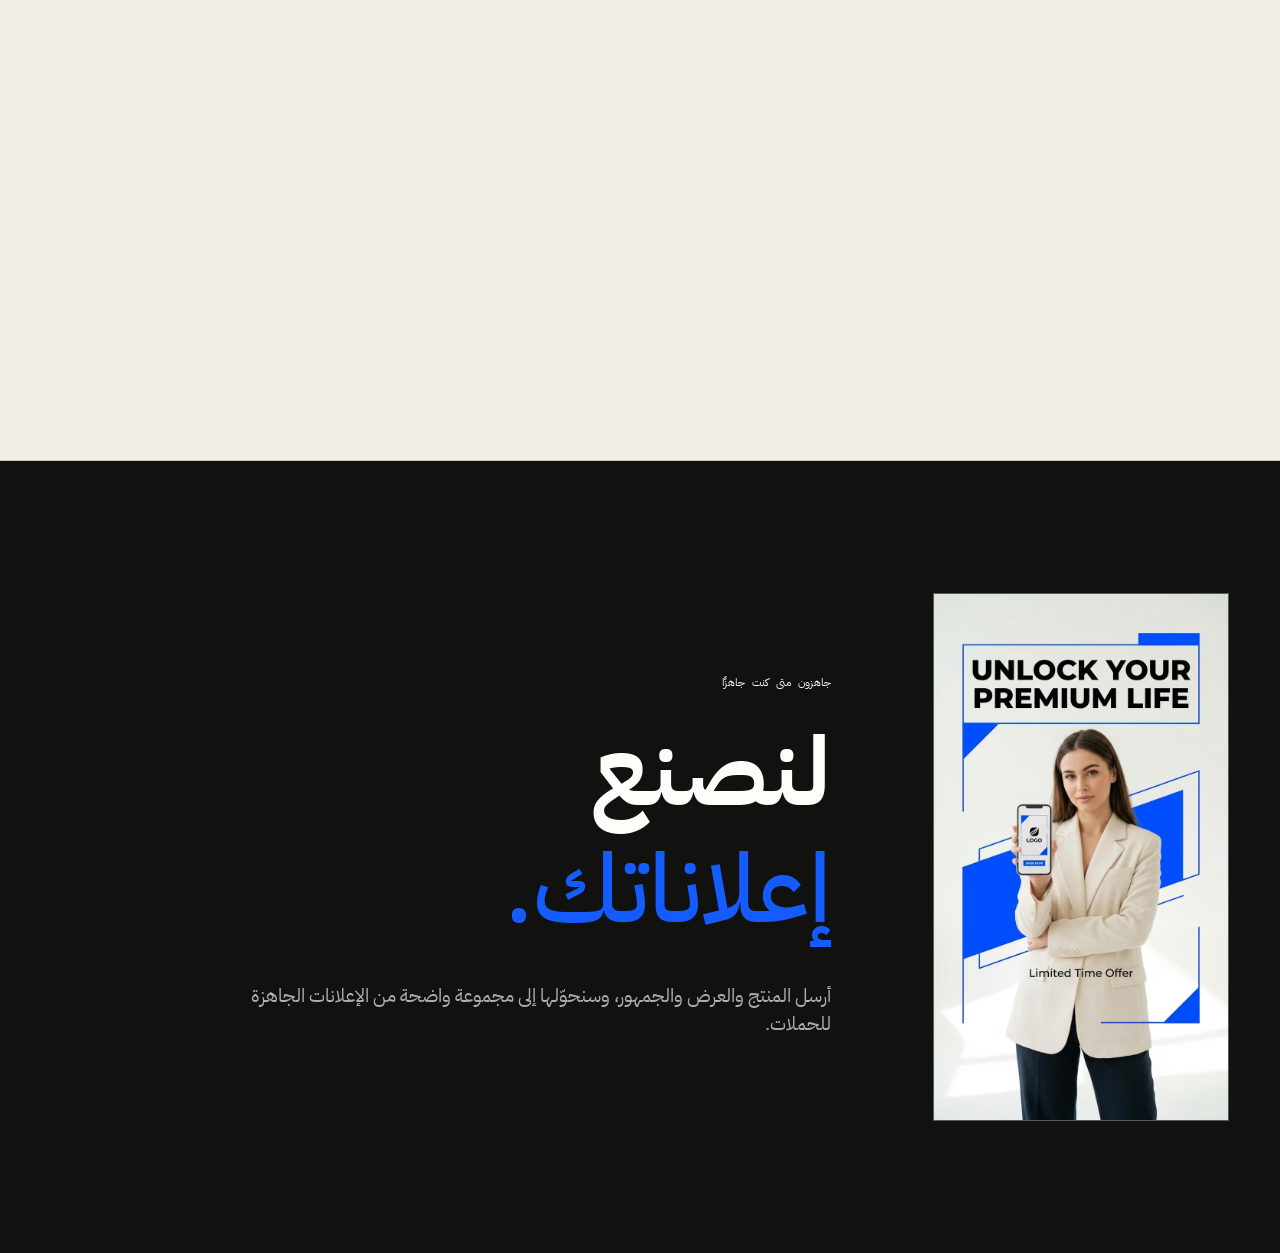
==== commit 57607c74: "Add E-commerce industry to Creatives collection - Add an E-commerce section (five 9:16 reels) to all" ====
--- a/ai-ads-ar.html
+++ b/ai-ads-ar.html
@@ -38,7 +38,7 @@
         <a href="index-ar.html">الإعلانات <small>12</small></a>
         <a href="websites-ar.html">المواقع <small>13</small></a>
         <a href="ai-ads-ar.html" class="active">إعلانات AI <small>05</small></a>
-        <a href="creatives-ar.html">الإبداعات <small>04</small></a>
+        <a href="creatives-ar.html">الإبداعات <small>05</small></a>
       </nav>
 
       <div class="lang-switch-group" role="group" aria-label="اللغة">
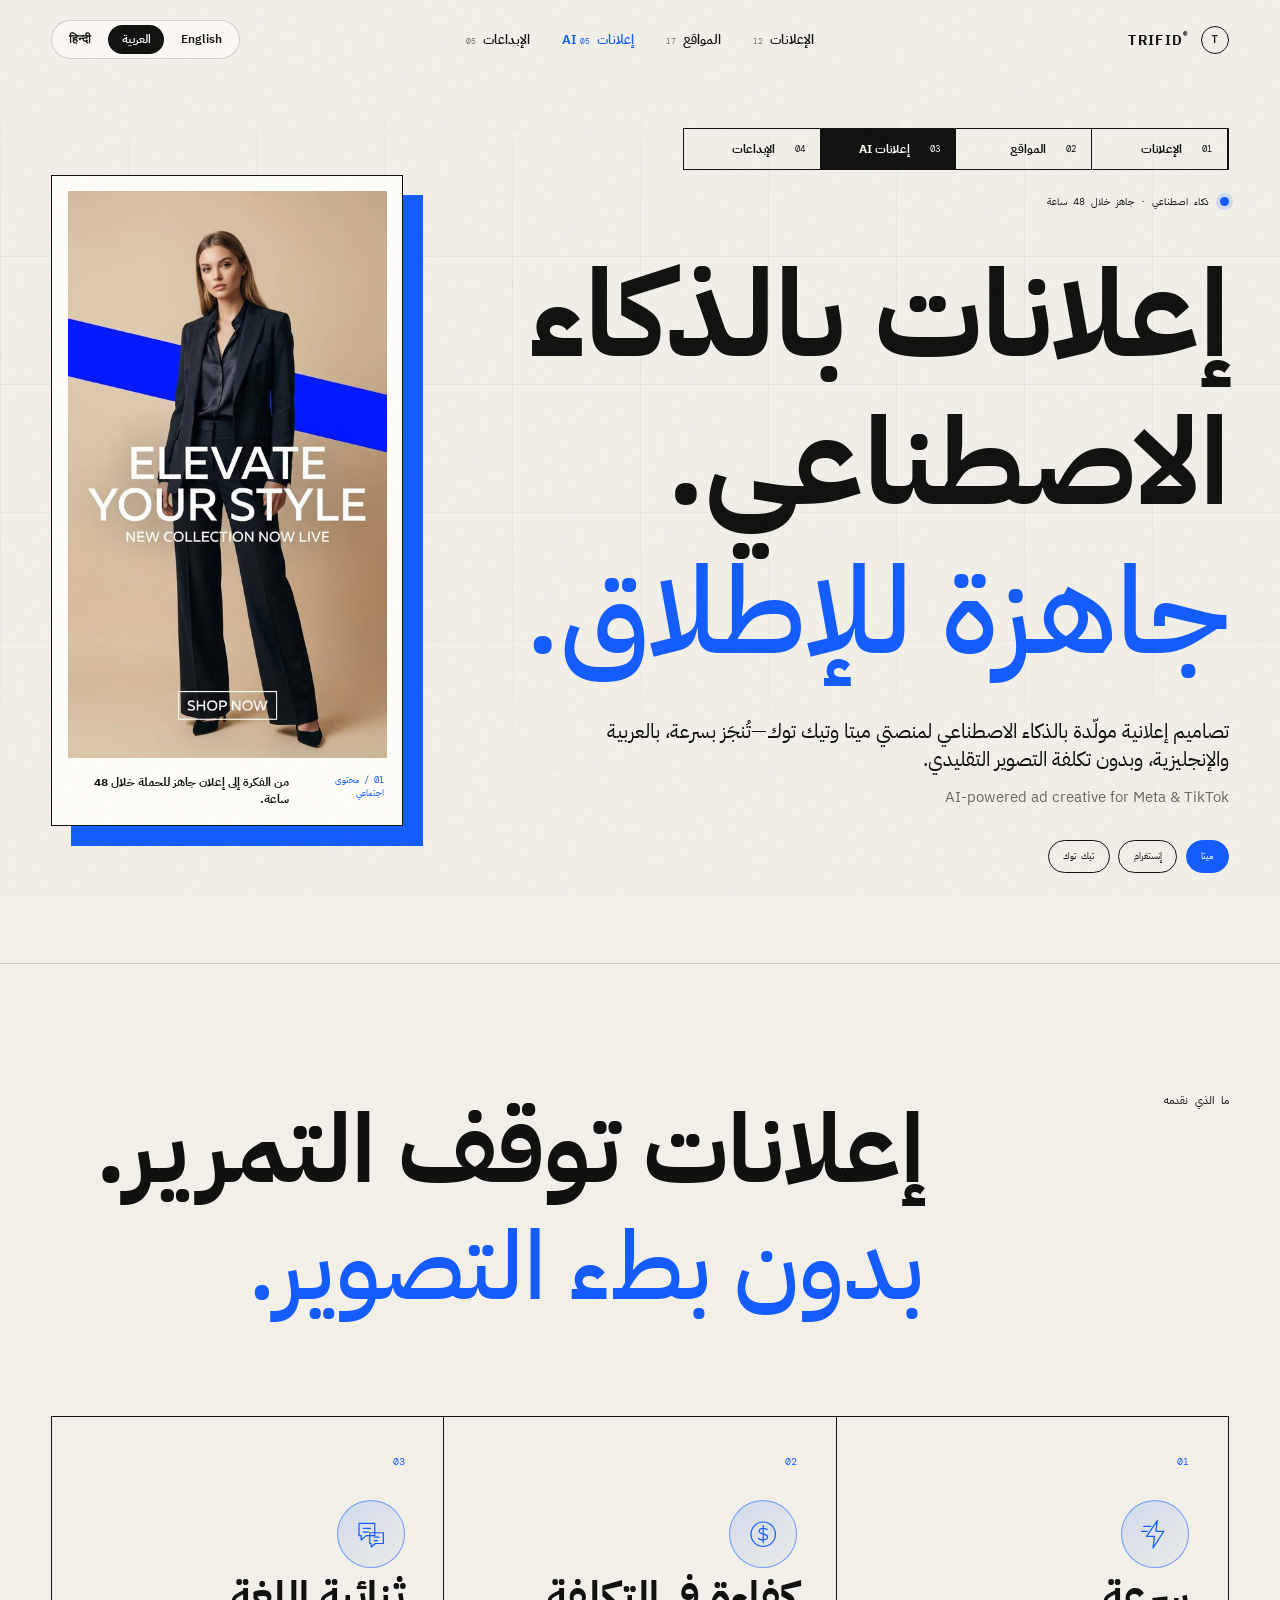
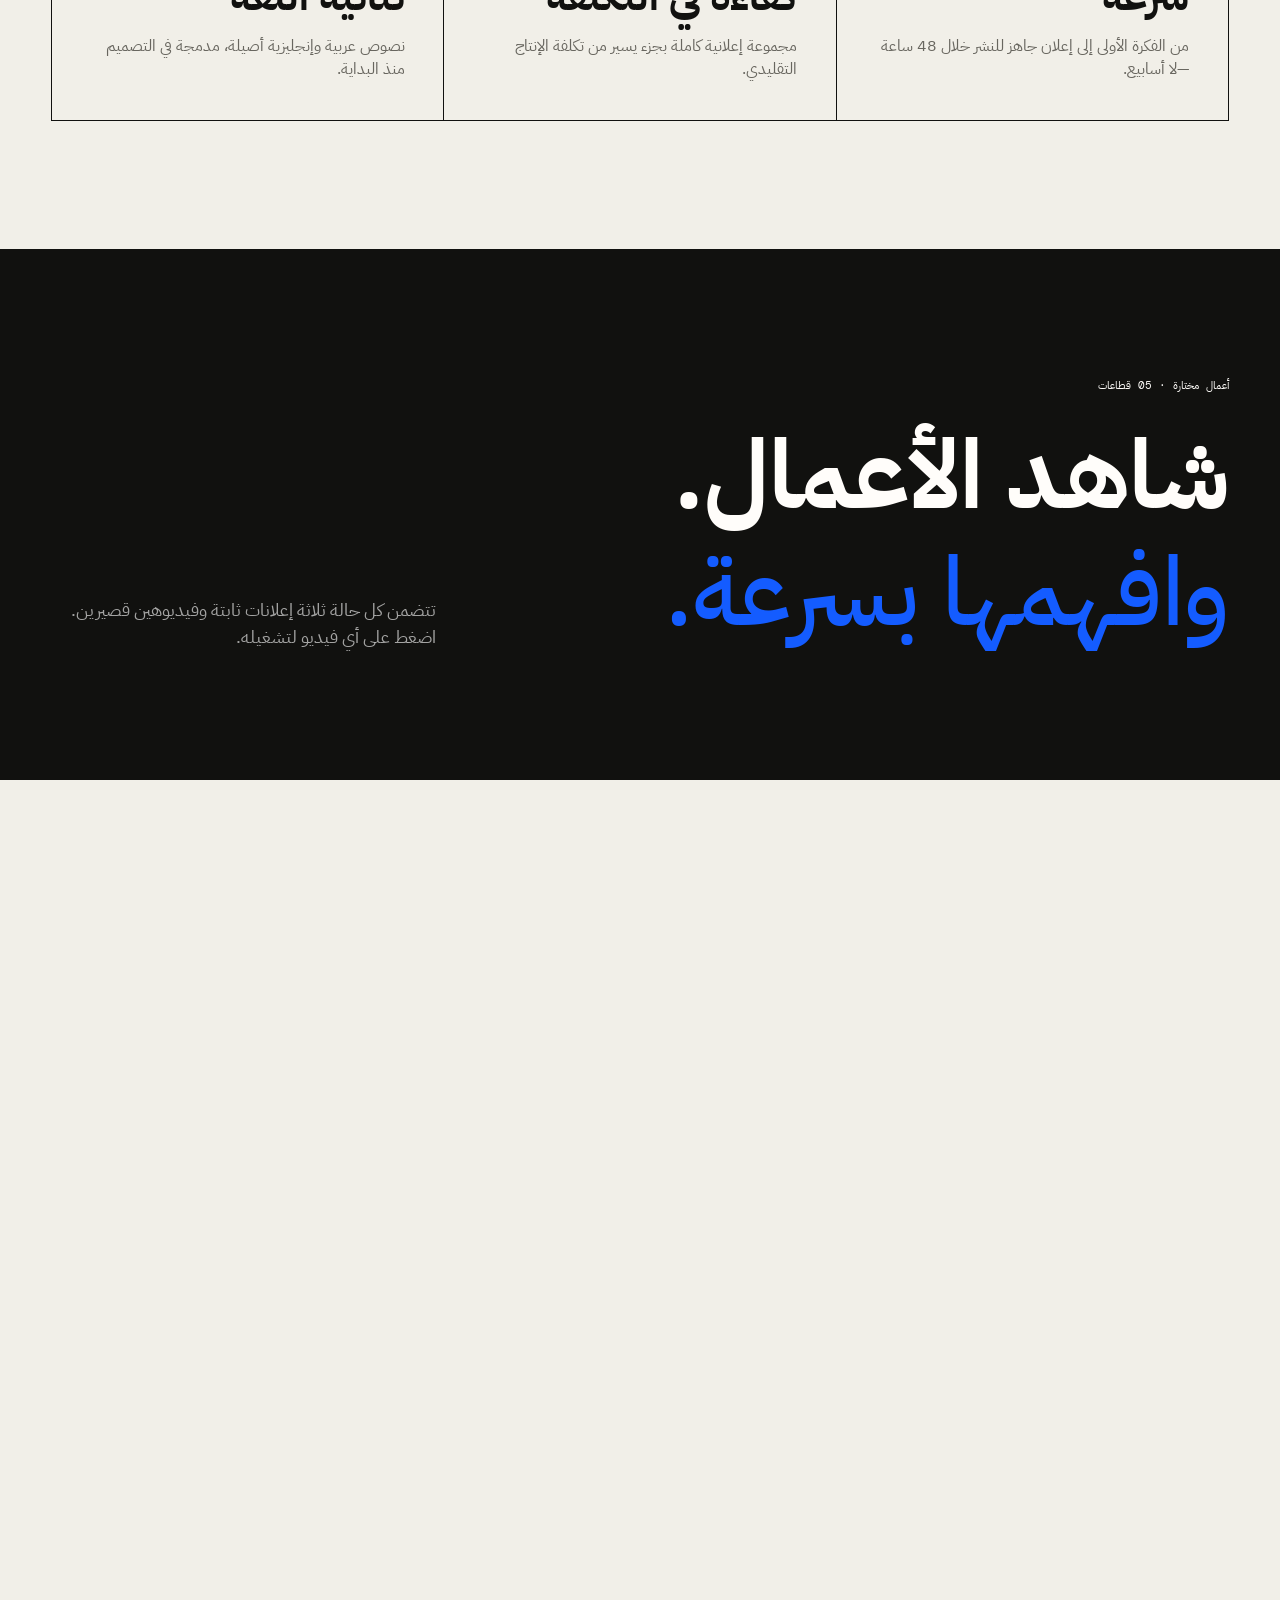
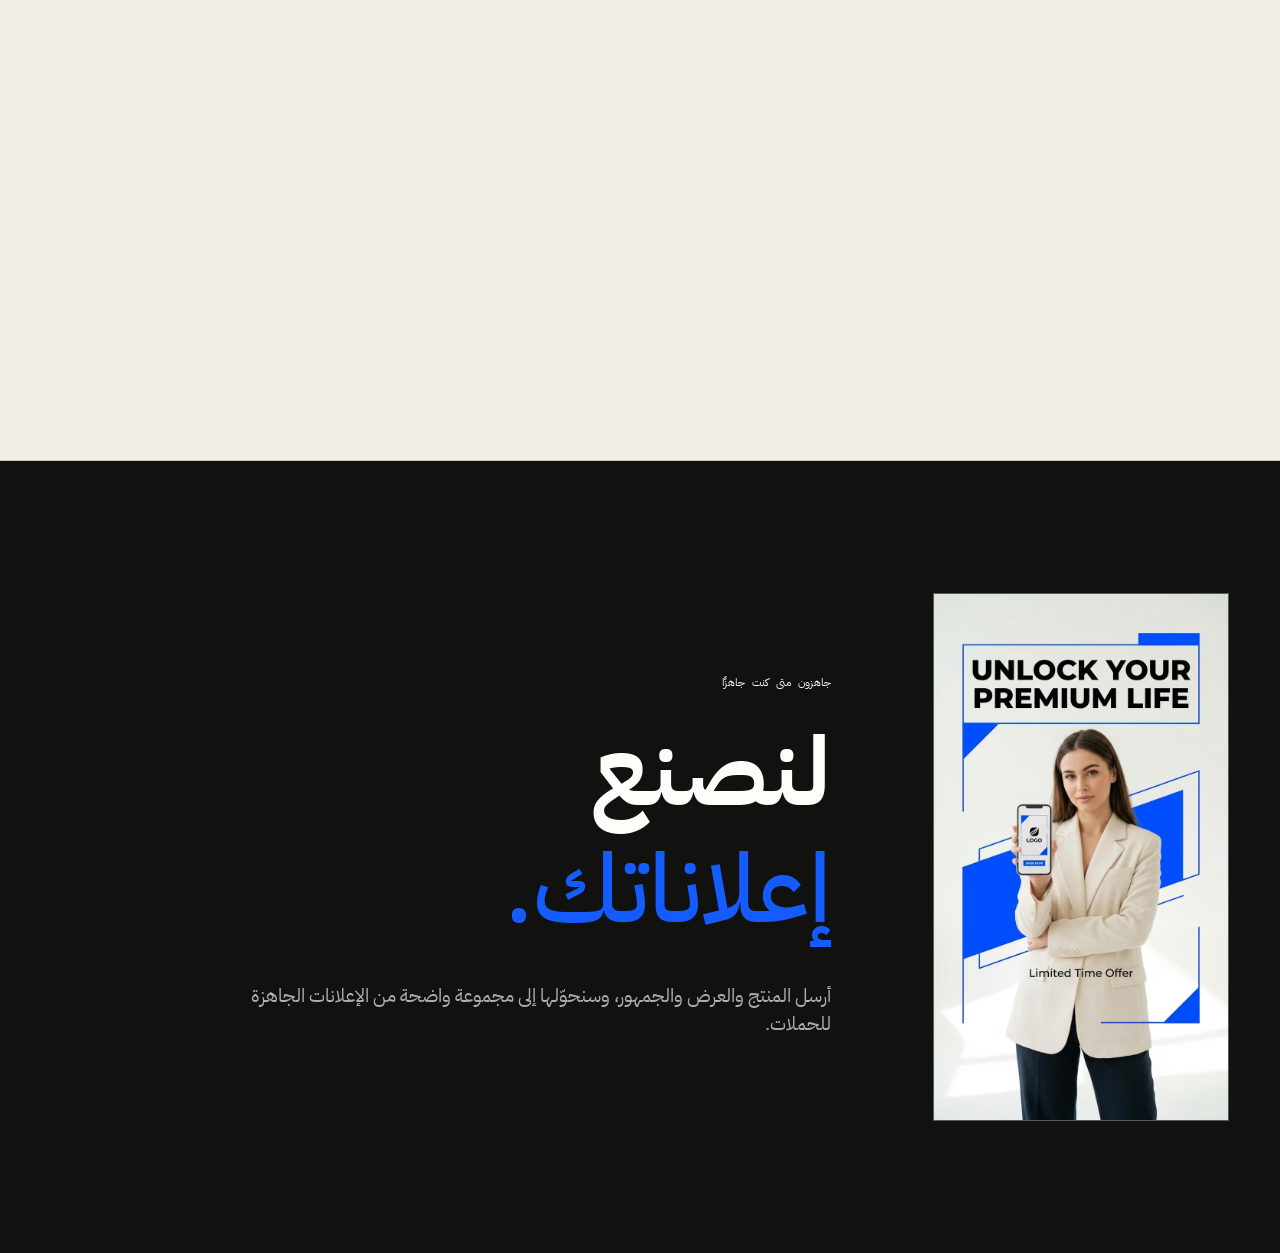
==== commit c497494a: "Add four website case studies" ====
--- a/ai-ads-ar.html
+++ b/ai-ads-ar.html
@@ -36,7 +36,7 @@
 
       <nav class="desktop-nav" aria-label="التنقل الرئيسي">
         <a href="index-ar.html">الإعلانات <small>12</small></a>
-        <a href="websites-ar.html">المواقع <small>13</small></a>
+        <a href="websites-ar.html">المواقع <small>17</small></a>
         <a href="ai-ads-ar.html" class="active">إعلانات AI <small>05</small></a>
         <a href="creatives-ar.html">الإبداعات <small>05</small></a>
       </nav>
--- a/styles.css
+++ b/styles.css
@@ -1347,6 +1347,78 @@
   font-size: .78rem;
   font-weight: 600;
   text-align: right;
+}
+
+.deck-case-bio {
+  margin-top: .75rem;
+  display: grid;
+  grid-template-columns: repeat(3, minmax(0, 1fr));
+  overflow: hidden;
+  border: 1px solid rgba(17, 17, 15, .55);
+  background: rgba(255, 253, 250, .58);
+  box-shadow: 0 .8rem 2rem rgba(17, 17, 15, .06);
+}
+
+.deck-case-bio__item {
+  min-width: 0;
+  min-height: 6.8rem;
+  padding: .85rem clamp(.75rem, 1.3vw, 1.15rem) 1rem;
+  display: flex;
+  flex-direction: column;
+  justify-content: flex-end;
+  gap: .28rem;
+  border-inline-end: 1px solid rgba(17, 17, 15, .22);
+}
+
+.deck-case-bio__item:last-child {
+  border-inline-end: 0;
+}
+
+.deck-case-bio__item span {
+  margin-bottom: auto;
+  color: var(--muted);
+  font-family: var(--font-mono);
+  font-size: .55rem;
+  font-weight: 600;
+  letter-spacing: .1em;
+  text-transform: uppercase;
+}
+
+.deck-case-bio__item strong {
+  font-size: clamp(1.05rem, 1.55vw, 1.45rem);
+  font-variant-numeric: tabular-nums;
+  font-weight: 750;
+  letter-spacing: -.035em;
+  line-height: 1;
+}
+
+.deck-case-bio__item small {
+  color: var(--muted);
+  font-size: .67rem;
+  line-height: 1.25;
+}
+
+.deck-case-bio__item--after {
+  background: var(--ink);
+  color: var(--white);
+}
+
+.deck-case-bio__item--after span {
+  color: var(--acid-2);
+}
+
+.deck-case-bio__item--after small,
+.deck-case-bio__item--spend small {
+  color: rgba(255, 253, 250, .7);
+}
+
+.deck-case-bio__item--spend {
+  background: var(--acid);
+  color: white;
+}
+
+.deck-case-bio__item--spend span {
+  color: rgba(255, 255, 255, .72);
 }
 
 .spend-shift {
@@ -2763,6 +2835,14 @@
   .deck-group__head h3 { grid-column: 1 / -1; grid-row: 2; }
   .deck-gallery { grid-template-columns: 1fr; }
   .deck-page--wide { grid-column: auto; }
+  .deck-case-bio { grid-template-columns: repeat(2, minmax(0, 1fr)); }
+  .deck-case-bio__item { min-height: 6.25rem; }
+  .deck-case-bio__item--after { border-inline-end: 0; }
+  .deck-case-bio__item--spend {
+    grid-column: 1 / -1;
+    min-height: 5.5rem;
+    border-top: 1px solid rgba(255, 255, 255, .34);
+  }
   .site-cases { grid-template-columns: 1fr; gap: 4rem; }
   .site-case--wide { grid-column: auto; }
   .browser-frame--portrait .site-preview,
